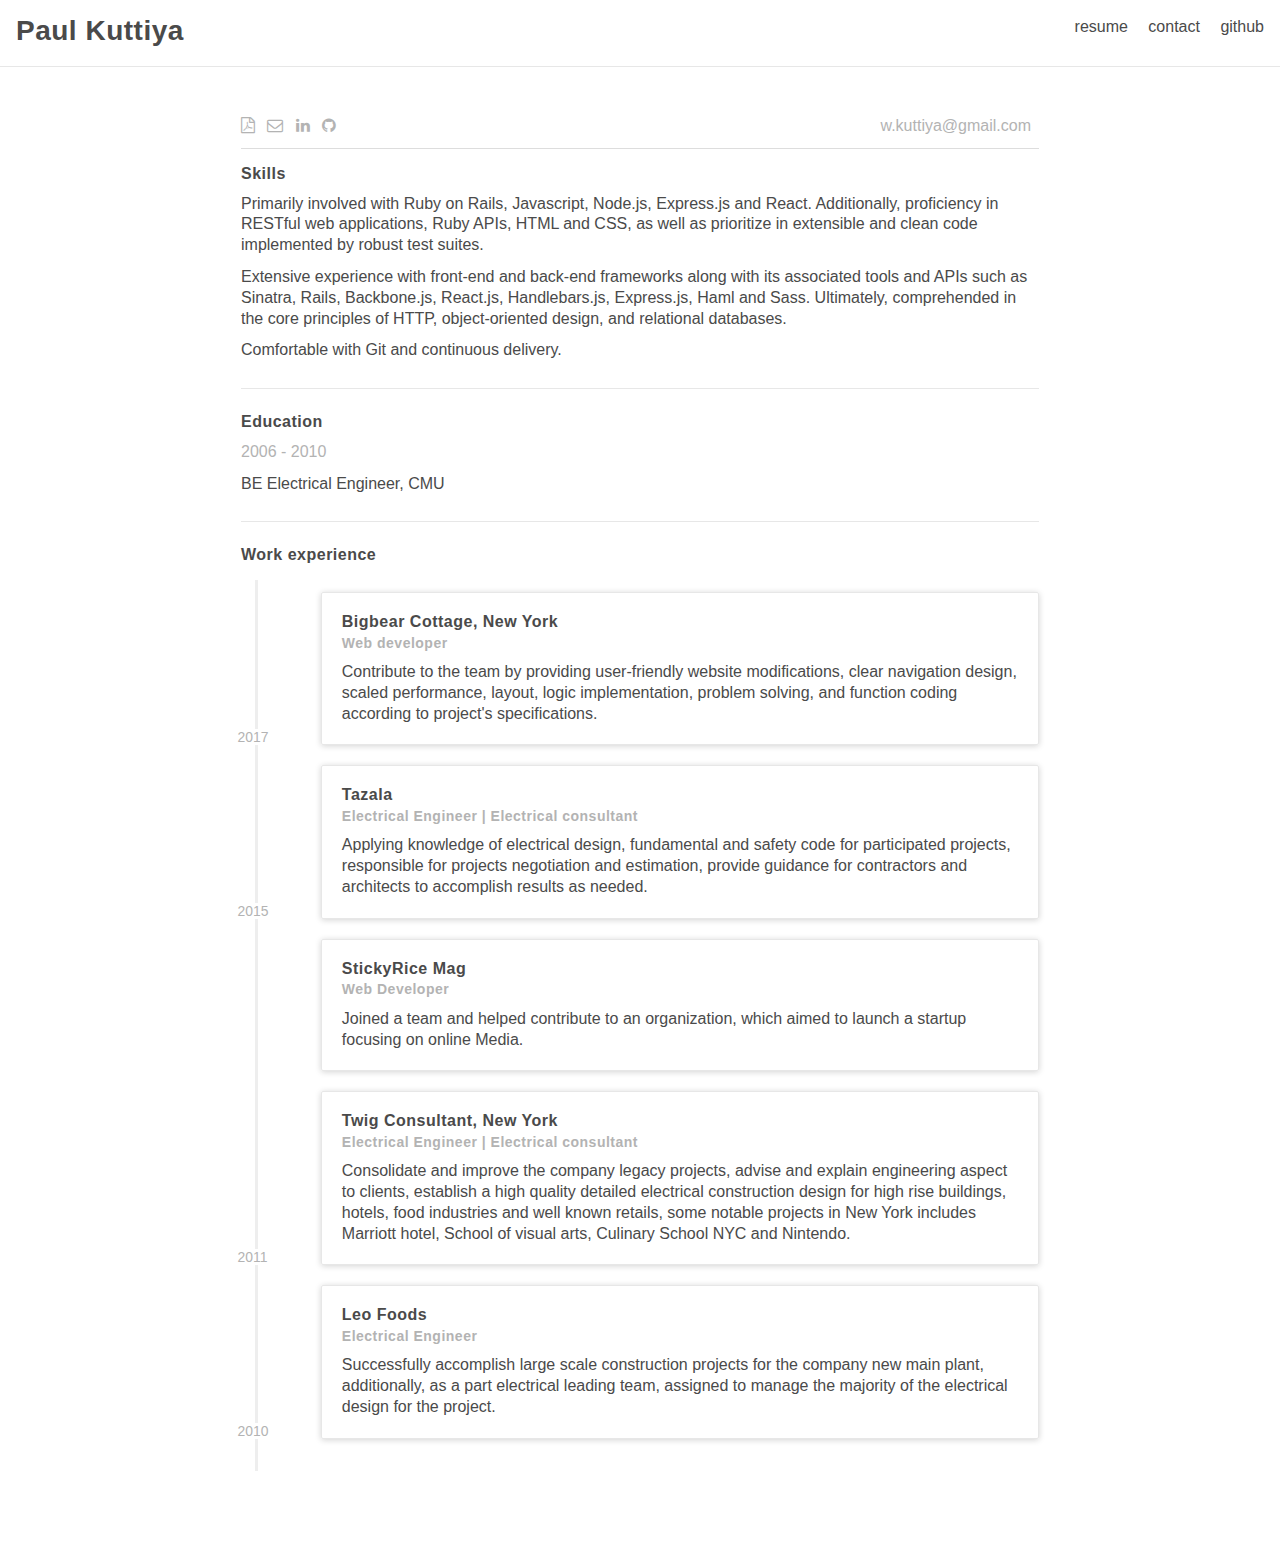
==== resume.html @ f5d7eddb "web assets" ====
<!DOCTYPE html>
<html>
<head>
<meta charset='utf-8'>
<meta content='IE=edge' http-equiv='X-UA-Compatible'>
<meta content='width=device-width, initial-scale=1' name='viewport'>
<title>

Paul Kuttiya

</title>
<link href='/assets/favicons/apple-touch-icon.png' rel='apple-touch-icon' sizes='76x76'>
<link href='/assets/favicons/favicon-32x32.png' rel='icon' sizes='32x32' type='image/png'>
<link href='/assets/favicons/favicon-16x16.png' rel='icon' sizes='16x16' type='image/png'>
<link href='/assets/favicons/manifest.json' rel='manifest'>
<meta content='#000000' name='theme-color'>
<link href='/assets/css/main.css' rel='stylesheet'>
<script src='/assets/js/jquery.min.js'></script>
<script src='/assets/js/bootstrap.min.js'></script>
</head>

<body>
<header>
<nav>
<div class='nav' id='page'>
<div id='logo'>
<h3>
<a href='/'>Paul Kuttiya</a>
</h3>
</div>
<div class='nav-right text-center'>
<ul>
<li>
<a href='/resume'>
<i class='fa fa-file'></i>
<span>
resume
</span>
</a>
</li>
<li>
<a href='/contact'>
<i class='fa fa-envelope'></i>
<span>
contact
</span>
</a>
</li>
<li>
<a href='https://github.com/pookzzz2231' target='_blank'>
<i class='fa fa-github github-o'></i>
<span>
github
</span>
</a>
</li>
</ul>
</div>
</div>
</nav>

</header>
<div class='container fade-in'>
<div id='resume-page'>
<div class='page-header clearfix'>
<div class='pull-left'>
<a data-toggle='tooltip' download='pkuttiya_resume.pdf' href='https://s3.us-east-2.amazonaws.com/pkuttiya-site/pkuttiya_resume.pdf' target='_blank' title='Download pdf'>
<i class='fa fa-file-pdf-o'></i>
</a>
<a data-toggle='tooltip' href='mailto:w.kuttiya@gmail.com' target='_blank' title='Mail to'>
<i class='fa fa-envelope-o'></i>
</a>
<a data-toggle='tooltip' href='https://www.linkedin.com/in/paul-kuttiya-1105692a/' target='_blank' title='Linkedin'>
<i class='fa fa-linkedin'></i>
</a>
<a data-toggle='tooltip' href='https://github.com/pookzzz2231' target='_blank' title='Github'>
<i class='fa fa-github'></i>
</a>
</div>
<div class='pull-right'>
<a>w.kuttiya@gmail.com</a>
</div>
</div>

<div class='about clearfix'>
<h5>
Skills
</h5>
<p>
Primarily involved with Ruby on Rails, Javascript, Node.js, Express.js and React.
Additionally, proficiency in RESTful web applications, Ruby APIs, HTML and CSS, as well as prioritize in extensible and clean code implemented by robust test suites.
</p>
<p>
Extensive experience with front-end and back-end frameworks along with its associated tools and APIs such as Sinatra, Rails, Backbone.js, React.js, Handlebars.js, Express.js, Haml and Sass.
Ultimately, comprehended in the core principles of HTTP, object-oriented design, and relational
databases.
</p>
<p>
Comfortable with Git and continuous delivery.
</p>
</div>
<div class='about clearfix'>
<h5>
Education
</h5>
<div class='pullright' id='skills'>
<p class='text-muted'>
2006 - 2010
</p>
<p>
BE Electrical Engineer, CMU
</p>
</div>
</div>

<h5 class='exp'>Work experience</h5>
<ul class='timeline'>
<li class='timeline-inverted'>
<div class='timeline-badge'>
<small class='begin'>2017</small>
</div>
<div class='timeline-panel'>
<div class='timeline-heading'>
<div class='timeline-title'>
<h5>Bigbear Cottage, New York</h5>
<h6 class='text-muted'>Web developer</h6>
</div>
</div>
<div class='timeline-body'>
<p>
Contribute to the team by providing user-friendly website modifications, clear navigation design, scaled performance, layout, logic implementation, problem solving, and function coding according to project's specifications.
</p>
</div>
</div>
</li>
<li class='timeline-inverted'>
<div class='timeline-badge'>
<small class='begin'>2015</small>
</div>
<div class='timeline-panel'>
<div class='timeline-heading'>
<div class='timeline-title'>
<h5>Tazala</h5>
<h6 class='text-muted'>Electrical Engineer | Electrical consultant</h6>
</div>
</div>
<div class='timeline-body'>
<p>
Applying knowledge of electrical design, fundamental and safety code for participated projects, responsible for projects negotiation and estimation, provide guidance for contractors and architects to accomplish results as needed.
</p>
</div>
</div>
</li>
<li class='timeline-inverted'>
<div class='timeline-panel'>
<div class='timeline-heading'>
<div class='timeline-title'>
<h5>StickyRice Mag</h5>
<h6 class='text-muted'>Web Developer</h6>
</div>
</div>
<div class='timeline-body'>
<p>
Joined a team and helped contribute to an organization,
which aimed to launch a startup focusing on online Media.
</p>
</div>
</div>
</li>
<li class='timeline-inverted'>
<div class='timeline-badge'>
<small class='begin'>2011</small>
</div>
<div class='timeline-panel'>
<div class='timeline-heading'>
<div class='timeline-title'>
<h5>Twig Consultant, New York</h5>
<h6 class='text-muted'>Electrical Engineer | Electrical consultant</h6>
</div>
</div>
<div class='timeline-body'>
<p>
Consolidate and improve the company legacy projects,
advise and explain engineering aspect to clients,
establish a high quality detailed electrical construction design for high rise buildings, hotels, food industries and well known retails,
some notable projects in New York includes Marriott hotel, School of visual arts, Culinary School NYC and Nintendo.
</p>
</div>
</div>
</li>
<li class='timeline-inverted'>
<div class='timeline-badge'>
<small class='begin'>2010</small>
</div>
<div class='timeline-panel'>
<div class='timeline-heading'>
<div class='timeline-title'>
<h5>Leo Foods</h5>
<h6 class='text-muted'>Electrical Engineer</h6>
</div>
</div>
<div class='timeline-body'>
<p>
Successfully accomplish large scale construction projects for the company new main plant,
additionally, as a part electrical leading team,
assigned to manage the majority of the electrical design for the project.
</p>
</div>
</div>
</li>
</ul>

</div>
</div>
<footer>

</footer>
<script src='/assets/js/add_fade.js'></script>
<script src='/assets/js/remove_fade.js'></script>
<script src='/assets/js/tooltip.js'></script>
</body>
</html>
---- assets/css/main.css ----
@import url("https://fonts.googleapis.com/css?family=Raleway:400,700");                                                                       /*!
 * bootswatch v3.3.7
 * Homepage: http://bootswatch.com
 * Copyright 2012-2017 Thomas Park
 * Licensed under MIT
 * Based on Bootstrap
*/ /*!
* Bootstrap v3.3.7 (http://getbootstrap.com)
* Copyright 2011-2016 Twitter, Inc.
* Licensed under MIT (https://github.com/twbs/bootstrap/blob/master/LICENSE)
*//*! normalize.css v3.0.3 | MIT License | github.com/necolas/normalize.css */html{font-family:sans-serif;-ms-text-size-adjust:100%;-webkit-text-size-adjust:100%}body{margin:0}article,aside,details,figcaption,figure,footer,header,hgroup,main,menu,nav,section,summary{display:block}audio,canvas,progress,video{display:inline-block;vertical-align:baseline}audio:not([controls]){display:none;height:0}[hidden],template{display:none}a{background-color:transparent}a:active,a:hover{outline:0}abbr[title]{border-bottom:1px dotted}b,strong{font-weight:bold}dfn{font-style:italic}h1{font-size:2em;margin:0.67em 0}mark{background:#ff0;color:#000}small{font-size:80%}sub,sup{font-size:75%;line-height:0;position:relative;vertical-align:baseline}sup{top:-0.5em}sub{bottom:-0.25em}img{border:0}svg:not(:root){overflow:hidden}figure{margin:1em 40px}hr{-webkit-box-sizing:content-box;-moz-box-sizing:content-box;box-sizing:content-box;height:0}pre{overflow:auto}code,kbd,pre,samp{font-family:monospace, monospace;font-size:1em}button,input,optgroup,select,textarea{color:inherit;font:inherit;margin:0}button{overflow:visible}button,select{text-transform:none}button,html input[type="button"],input[type="reset"],input[type="submit"]{-webkit-appearance:button;cursor:pointer}button[disabled],html input[disabled]{cursor:default}button::-moz-focus-inner,input::-moz-focus-inner{border:0;padding:0}input{line-height:normal}input[type="checkbox"],input[type="radio"]{-webkit-box-sizing:border-box;-moz-box-sizing:border-box;box-sizing:border-box;padding:0}input[type="number"]::-webkit-inner-spin-button,input[type="number"]::-webkit-outer-spin-button{height:auto}input[type="search"]{-webkit-appearance:textfield;-webkit-box-sizing:content-box;-moz-box-sizing:content-box;box-sizing:content-box}input[type="search"]::-webkit-search-cancel-button,input[type="search"]::-webkit-search-decoration{-webkit-appearance:none}fieldset{border:1px solid #c0c0c0;margin:0 2px;padding:0.35em 0.625em 0.75em}legend{border:0;padding:0}textarea{overflow:auto}optgroup{font-weight:bold}table{border-collapse:collapse;border-spacing:0}td,th{padding:0}/*! Source: https://github.com/h5bp/html5-boilerplate/blob/master/src/css/main.css */@media print{*,*:before,*:after{background:transparent !important;color:#000 !important;-webkit-box-shadow:none !important;box-shadow:none !important;text-shadow:none !important}a,a:visited{text-decoration:underline}a[href]:after{content:" (" attr(href) ")"}abbr[title]:after{content:" (" attr(title) ")"}a[href^="#"]:after,a[href^="javascript:"]:after{content:""}pre,blockquote{border:1px solid #999;page-break-inside:avoid}thead{display:table-header-group}tr,img{page-break-inside:avoid}img{max-width:100% !important}p,h2,h3{orphans:3;widows:3}h2,h3{page-break-after:avoid}.navbar{display:none}.btn>.caret,.dropup>.btn>.caret{border-top-color:#000 !important}.label{border:1px solid #000}.table{border-collapse:collapse !important}.table td,.table th{background-color:#fff !important}.table-bordered th,.table-bordered td{border:1px solid #ddd !important}}@font-face{font-family:'Glyphicons Halflings';src:url("../fonts/glyphicons-halflings-regular.eot");src:url("../fonts/glyphicons-halflings-regular.eot?#iefix") format("embedded-opentype"),url("../fonts/glyphicons-halflings-regular.woff2") format("woff2"),url("../fonts/glyphicons-halflings-regular.woff") format("woff"),url("../fonts/glyphicons-halflings-regular.ttf") format("truetype"),url("../fonts/glyphicons-halflings-regular.svg#glyphicons_halflingsregular") format("svg")}.glyphicon{position:relative;top:1px;display:inline-block;font-family:'Glyphicons Halflings';font-style:normal;font-weight:normal;line-height:1;-webkit-font-smoothing:antialiased;-moz-osx-font-smoothing:grayscale}.glyphicon-asterisk:before{content:"\002a"}.glyphicon-plus:before{content:"\002b"}.glyphicon-euro:before,.glyphicon-eur:before{content:"\20ac"}.glyphicon-minus:before{content:"\2212"}.glyphicon-cloud:before{content:"\2601"}.glyphicon-envelope:before{content:"\2709"}.glyphicon-pencil:before{content:"\270f"}.glyphicon-glass:before{content:"\e001"}.glyphicon-music:before{content:"\e002"}.glyphicon-search:before{content:"\e003"}.glyphicon-heart:before{content:"\e005"}.glyphicon-star:before{content:"\e006"}.glyphicon-star-empty:before{content:"\e007"}.glyphicon-user:before{content:"\e008"}.glyphicon-film:before{content:"\e009"}.glyphicon-th-large:before{content:"\e010"}.glyphicon-th:before{content:"\e011"}.glyphicon-th-list:before{content:"\e012"}.glyphicon-ok:before{content:"\e013"}.glyphicon-remove:before{content:"\e014"}.glyphicon-zoom-in:before{content:"\e015"}.glyphicon-zoom-out:before{content:"\e016"}.glyphicon-off:before{content:"\e017"}.glyphicon-signal:before{content:"\e018"}.glyphicon-cog:before{content:"\e019"}.glyphicon-trash:before{content:"\e020"}.glyphicon-home:before{content:"\e021"}.glyphicon-file:before{content:"\e022"}.glyphicon-time:before{content:"\e023"}.glyphicon-road:before{content:"\e024"}.glyphicon-download-alt:before{content:"\e025"}.glyphicon-download:before{content:"\e026"}.glyphicon-upload:before{content:"\e027"}.glyphicon-inbox:before{content:"\e028"}.glyphicon-play-circle:before{content:"\e029"}.glyphicon-repeat:before{content:"\e030"}.glyphicon-refresh:before{content:"\e031"}.glyphicon-list-alt:before{content:"\e032"}.glyphicon-lock:before{content:"\e033"}.glyphicon-flag:before{content:"\e034"}.glyphicon-headphones:before{content:"\e035"}.glyphicon-volume-off:before{content:"\e036"}.glyphicon-volume-down:before{content:"\e037"}.glyphicon-volume-up:before{content:"\e038"}.glyphicon-qrcode:before{content:"\e039"}.glyphicon-barcode:before{content:"\e040"}.glyphicon-tag:before{content:"\e041"}.glyphicon-tags:before{content:"\e042"}.glyphicon-book:before{content:"\e043"}.glyphicon-bookmark:before{content:"\e044"}.glyphicon-print:before{content:"\e045"}.glyphicon-camera:before{content:"\e046"}.glyphicon-font:before{content:"\e047"}.glyphicon-bold:before{content:"\e048"}.glyphicon-italic:before{content:"\e049"}.glyphicon-text-height:before{content:"\e050"}.glyphicon-text-width:before{content:"\e051"}.glyphicon-align-left:before{content:"\e052"}.glyphicon-align-center:before{content:"\e053"}.glyphicon-align-right:before{content:"\e054"}.glyphicon-align-justify:before{content:"\e055"}.glyphicon-list:before{content:"\e056"}.glyphicon-indent-left:before{content:"\e057"}.glyphicon-indent-right:before{content:"\e058"}.glyphicon-facetime-video:before{content:"\e059"}.glyphicon-picture:before{content:"\e060"}.glyphicon-map-marker:before{content:"\e062"}.glyphicon-adjust:before{content:"\e063"}.glyphicon-tint:before{content:"\e064"}.glyphicon-edit:before{content:"\e065"}.glyphicon-share:before{content:"\e066"}.glyphicon-check:before{content:"\e067"}.glyphicon-move:before{content:"\e068"}.glyphicon-step-backward:before{content:"\e069"}.glyphicon-fast-backward:before{content:"\e070"}.glyphicon-backward:before{content:"\e071"}.glyphicon-play:before{content:"\e072"}.glyphicon-pause:before{content:"\e073"}.glyphicon-stop:before{content:"\e074"}.glyphicon-forward:before{content:"\e075"}.glyphicon-fast-forward:before{content:"\e076"}.glyphicon-step-forward:before{content:"\e077"}.glyphicon-eject:before{content:"\e078"}.glyphicon-chevron-left:before{content:"\e079"}.glyphicon-chevron-right:before{content:"\e080"}.glyphicon-plus-sign:before{content:"\e081"}.glyphicon-minus-sign:before{content:"\e082"}.glyphicon-remove-sign:before{content:"\e083"}.glyphicon-ok-sign:before{content:"\e084"}.glyphicon-question-sign:before{content:"\e085"}.glyphicon-info-sign:before{content:"\e086"}.glyphicon-screenshot:before{content:"\e087"}.glyphicon-remove-circle:before{content:"\e088"}.glyphicon-ok-circle:before{content:"\e089"}.glyphicon-ban-circle:before{content:"\e090"}.glyphicon-arrow-left:before{content:"\e091"}.glyphicon-arrow-right:before{content:"\e092"}.glyphicon-arrow-up:before{content:"\e093"}.glyphicon-arrow-down:before{content:"\e094"}.glyphicon-share-alt:before{content:"\e095"}.glyphicon-resize-full:before{content:"\e096"}.glyphicon-resize-small:before{content:"\e097"}.glyphicon-exclamation-sign:before{content:"\e101"}.glyphicon-gift:before{content:"\e102"}.glyphicon-leaf:before{content:"\e103"}.glyphicon-fire:before{content:"\e104"}.glyphicon-eye-open:before{content:"\e105"}.glyphicon-eye-close:before{content:"\e106"}.glyphicon-warning-sign:before{content:"\e107"}.glyphicon-plane:before{content:"\e108"}.glyphicon-calendar:before{content:"\e109"}.glyphicon-random:before{content:"\e110"}.glyphicon-comment:before{content:"\e111"}.glyphicon-magnet:before{content:"\e112"}.glyphicon-chevron-up:before{content:"\e113"}.glyphicon-chevron-down:before{content:"\e114"}.glyphicon-retweet:before{content:"\e115"}.glyphicon-shopping-cart:before{content:"\e116"}.glyphicon-folder-close:before{content:"\e117"}.glyphicon-folder-open:before{content:"\e118"}.glyphicon-resize-vertical:before{content:"\e119"}.glyphicon-resize-horizontal:before{content:"\e120"}.glyphicon-hdd:before{content:"\e121"}.glyphicon-bullhorn:before{content:"\e122"}.glyphicon-bell:before{content:"\e123"}.glyphicon-certificate:before{content:"\e124"}.glyphicon-thumbs-up:before{content:"\e125"}.glyphicon-thumbs-down:before{content:"\e126"}.glyphicon-hand-right:before{content:"\e127"}.glyphicon-hand-left:before{content:"\e128"}.glyphicon-hand-up:before{content:"\e129"}.glyphicon-hand-down:before{content:"\e130"}.glyphicon-circle-arrow-right:before{content:"\e131"}.glyphicon-circle-arrow-left:before{content:"\e132"}.glyphicon-circle-arrow-up:before{content:"\e133"}.glyphicon-circle-arrow-down:before{content:"\e134"}.glyphicon-globe:before{content:"\e135"}.glyphicon-wrench:before{content:"\e136"}.glyphicon-tasks:before{content:"\e137"}.glyphicon-filter:before{content:"\e138"}.glyphicon-briefcase:before{content:"\e139"}.glyphicon-fullscreen:before{content:"\e140"}.glyphicon-dashboard:before{content:"\e141"}.glyphicon-paperclip:before{content:"\e142"}.glyphicon-heart-empty:before{content:"\e143"}.glyphicon-link:before{content:"\e144"}.glyphicon-phone:before{content:"\e145"}.glyphicon-pushpin:before{content:"\e146"}.glyphicon-usd:before{content:"\e148"}.glyphicon-gbp:before{content:"\e149"}.glyphicon-sort:before{content:"\e150"}.glyphicon-sort-by-alphabet:before{content:"\e151"}.glyphicon-sort-by-alphabet-alt:before{content:"\e152"}.glyphicon-sort-by-order:before{content:"\e153"}.glyphicon-sort-by-order-alt:before{content:"\e154"}.glyphicon-sort-by-attributes:before{content:"\e155"}.glyphicon-sort-by-attributes-alt:before{content:"\e156"}.glyphicon-unchecked:before{content:"\e157"}.glyphicon-expand:before{content:"\e158"}.glyphicon-collapse-down:before{content:"\e159"}.glyphicon-collapse-up:before{content:"\e160"}.glyphicon-log-in:before{content:"\e161"}.glyphicon-flash:before{content:"\e162"}.glyphicon-log-out:before{content:"\e163"}.glyphicon-new-window:before{content:"\e164"}.glyphicon-record:before{content:"\e165"}.glyphicon-save:before{content:"\e166"}.glyphicon-open:before{content:"\e167"}.glyphicon-saved:before{content:"\e168"}.glyphicon-import:before{content:"\e169"}.glyphicon-export:before{content:"\e170"}.glyphicon-send:before{content:"\e171"}.glyphicon-floppy-disk:before{content:"\e172"}.glyphicon-floppy-saved:before{content:"\e173"}.glyphicon-floppy-remove:before{content:"\e174"}.glyphicon-floppy-save:before{content:"\e175"}.glyphicon-floppy-open:before{content:"\e176"}.glyphicon-credit-card:before{content:"\e177"}.glyphicon-transfer:before{content:"\e178"}.glyphicon-cutlery:before{content:"\e179"}.glyphicon-header:before{content:"\e180"}.glyphicon-compressed:before{content:"\e181"}.glyphicon-earphone:before{content:"\e182"}.glyphicon-phone-alt:before{content:"\e183"}.glyphicon-tower:before{content:"\e184"}.glyphicon-stats:before{content:"\e185"}.glyphicon-sd-video:before{content:"\e186"}.glyphicon-hd-video:before{content:"\e187"}.glyphicon-subtitles:before{content:"\e188"}.glyphicon-sound-stereo:before{content:"\e189"}.glyphicon-sound-dolby:before{content:"\e190"}.glyphicon-sound-5-1:before{content:"\e191"}.glyphicon-sound-6-1:before{content:"\e192"}.glyphicon-sound-7-1:before{content:"\e193"}.glyphicon-copyright-mark:before{content:"\e194"}.glyphicon-registration-mark:before{content:"\e195"}.glyphicon-cloud-download:before{content:"\e197"}.glyphicon-cloud-upload:before{content:"\e198"}.glyphicon-tree-conifer:before{content:"\e199"}.glyphicon-tree-deciduous:before{content:"\e200"}.glyphicon-cd:before{content:"\e201"}.glyphicon-save-file:before{content:"\e202"}.glyphicon-open-file:before{content:"\e203"}.glyphicon-level-up:before{content:"\e204"}.glyphicon-copy:before{content:"\e205"}.glyphicon-paste:before{content:"\e206"}.glyphicon-alert:before{content:"\e209"}.glyphicon-equalizer:before{content:"\e210"}.glyphicon-king:before{content:"\e211"}.glyphicon-queen:before{content:"\e212"}.glyphicon-pawn:before{content:"\e213"}.glyphicon-bishop:before{content:"\e214"}.glyphicon-knight:before{content:"\e215"}.glyphicon-baby-formula:before{content:"\e216"}.glyphicon-tent:before{content:"\26fa"}.glyphicon-blackboard:before{content:"\e218"}.glyphicon-bed:before{content:"\e219"}.glyphicon-apple:before{content:"\f8ff"}.glyphicon-erase:before{content:"\e221"}.glyphicon-hourglass:before{content:"\231b"}.glyphicon-lamp:before{content:"\e223"}.glyphicon-duplicate:before{content:"\e224"}.glyphicon-piggy-bank:before{content:"\e225"}.glyphicon-scissors:before{content:"\e226"}.glyphicon-bitcoin:before{content:"\e227"}.glyphicon-btc:before{content:"\e227"}.glyphicon-xbt:before{content:"\e227"}.glyphicon-yen:before{content:"\00a5"}.glyphicon-jpy:before{content:"\00a5"}.glyphicon-ruble:before{content:"\20bd"}.glyphicon-rub:before{content:"\20bd"}.glyphicon-scale:before{content:"\e230"}.glyphicon-ice-lolly:before{content:"\e231"}.glyphicon-ice-lolly-tasted:before{content:"\e232"}.glyphicon-education:before{content:"\e233"}.glyphicon-option-horizontal:before{content:"\e234"}.glyphicon-option-vertical:before{content:"\e235"}.glyphicon-menu-hamburger:before{content:"\e236"}.glyphicon-modal-window:before{content:"\e237"}.glyphicon-oil:before{content:"\e238"}.glyphicon-grain:before{content:"\e239"}.glyphicon-sunglasses:before{content:"\e240"}.glyphicon-text-size:before{content:"\e241"}.glyphicon-text-color:before{content:"\e242"}.glyphicon-text-background:before{content:"\e243"}.glyphicon-object-align-top:before{content:"\e244"}.glyphicon-object-align-bottom:before{content:"\e245"}.glyphicon-object-align-horizontal:before{content:"\e246"}.glyphicon-object-align-left:before{content:"\e247"}.glyphicon-object-align-vertical:before{content:"\e248"}.glyphicon-object-align-right:before{content:"\e249"}.glyphicon-triangle-right:before{content:"\e250"}.glyphicon-triangle-left:before{content:"\e251"}.glyphicon-triangle-bottom:before{content:"\e252"}.glyphicon-triangle-top:before{content:"\e253"}.glyphicon-console:before{content:"\e254"}.glyphicon-superscript:before{content:"\e255"}.glyphicon-subscript:before{content:"\e256"}.glyphicon-menu-left:before{content:"\e257"}.glyphicon-menu-right:before{content:"\e258"}.glyphicon-menu-down:before{content:"\e259"}.glyphicon-menu-up:before{content:"\e260"}*{-webkit-box-sizing:border-box;-moz-box-sizing:border-box;box-sizing:border-box}*:before,*:after{-webkit-box-sizing:border-box;-moz-box-sizing:border-box;box-sizing:border-box}html{font-size:10px;-webkit-tap-highlight-color:transparent}body{font-family:Georgia,"Times New Roman",Times,serif;font-size:16px;line-height:1.42857143;color:#333333;background-color:#ffffff}input,button,select,textarea{font-family:inherit;font-size:inherit;line-height:inherit}a{color:#4582ec;text-decoration:none}a:hover,a:focus{color:#134fb8;text-decoration:underline}a:focus{outline:5px auto -webkit-focus-ring-color;outline-offset:-2px}figure{margin:0}img{vertical-align:middle}.img-responsive,.thumbnail>img,.thumbnail a>img,.carousel-inner>.item>img,.carousel-inner>.item>a>img{display:block;max-width:100%;height:auto}.img-rounded{border-radius:6px}.img-thumbnail{padding:4px;line-height:1.42857143;background-color:#ffffff;border:1px solid #dddddd;border-radius:4px;-webkit-transition:all .2s ease-in-out;-o-transition:all .2s ease-in-out;transition:all .2s ease-in-out;display:inline-block;max-width:100%;height:auto}.img-circle{border-radius:50%}hr{margin-top:22px;margin-bottom:22px;border:0;border-top:1px solid #eeeeee}.sr-only{position:absolute;width:1px;height:1px;margin:-1px;padding:0;overflow:hidden;clip:rect(0, 0, 0, 0);border:0}.sr-only-focusable:active,.sr-only-focusable:focus{position:static;width:auto;height:auto;margin:0;overflow:visible;clip:auto}[role="button"]{cursor:pointer}h1,h2,h3,h4,h5,h6,.h1,.h2,.h3,.h4,.h5,.h6{font-family:"Raleway","Helvetica Neue",Helvetica,Arial,sans-serif;font-weight:bold;line-height:1.1;color:inherit}h1 small,h2 small,h3 small,h4 small,h5 small,h6 small,.h1 small,.h2 small,.h3 small,.h4 small,.h5 small,.h6 small,h1 .small,h2 .small,h3 .small,h4 .small,h5 .small,h6 .small,.h1 .small,.h2 .small,.h3 .small,.h4 .small,.h5 .small,.h6 .small{font-weight:normal;line-height:1;color:#b3b3b3}h1,.h1,h2,.h2,h3,.h3{margin-top:22px;margin-bottom:11px}h1 small,.h1 small,h2 small,.h2 small,h3 small,.h3 small,h1 .small,.h1 .small,h2 .small,.h2 .small,h3 .small,.h3 .small{font-size:65%}h4,.h4,h5,.h5,h6,.h6{margin-top:11px;margin-bottom:11px}h4 small,.h4 small,h5 small,.h5 small,h6 small,.h6 small,h4 .small,.h4 .small,h5 .small,.h5 .small,h6 .small,.h6 .small{font-size:75%}h1,.h1{font-size:41px}h2,.h2{font-size:34px}h3,.h3{font-size:28px}h4,.h4{font-size:20px}h5,.h5{font-size:16px}h6,.h6{font-size:14px}p{margin:0 0 11px}.lead{margin-bottom:22px;font-size:18px;font-weight:300;line-height:1.4}@media (min-width: 768px){.lead{font-size:24px}}small,.small{font-size:87%}mark,.mark{background-color:#fcf8e3;padding:.2em}.text-left{text-align:left}.text-right{text-align:right}.text-center{text-align:center}.text-justify{text-align:justify}.text-nowrap{white-space:nowrap}.text-lowercase{text-transform:lowercase}.text-uppercase{text-transform:uppercase}.text-capitalize{text-transform:capitalize}.text-muted{color:#b3b3b3}.text-primary{color:#4582ec}a.text-primary:hover,a.text-primary:focus{color:#1863e6}.text-success{color:#3fad46}a.text-success:hover,a.text-success:focus{color:#318837}.text-info{color:#5bc0de}a.text-info:hover,a.text-info:focus{color:#31b0d5}.text-warning{color:#f0ad4e}a.text-warning:hover,a.text-warning:focus{color:#ec971f}.text-danger{color:#d9534f}a.text-danger:hover,a.text-danger:focus{color:#c9302c}.bg-primary{color:#fff;background-color:#4582ec}a.bg-primary:hover,a.bg-primary:focus{background-color:#1863e6}.bg-success{background-color:#dff0d8}a.bg-success:hover,a.bg-success:focus{background-color:#c1e2b3}.bg-info{background-color:#d9edf7}a.bg-info:hover,a.bg-info:focus{background-color:#afd9ee}.bg-warning{background-color:#fcf8e3}a.bg-warning:hover,a.bg-warning:focus{background-color:#f7ecb5}.bg-danger{background-color:#f2dede}a.bg-danger:hover,a.bg-danger:focus{background-color:#e4b9b9}.page-header{padding-bottom:10px;margin:44px 0 22px;border-bottom:1px solid #dddddd}ul,ol{margin-top:0;margin-bottom:11px}ul ul,ol ul,ul ol,ol ol{margin-bottom:0}.list-unstyled{padding-left:0;list-style:none}.list-inline{padding-left:0;list-style:none;margin-left:-5px}.list-inline>li{display:inline-block;padding-left:5px;padding-right:5px}dl{margin-top:0;margin-bottom:22px}dt,dd{line-height:1.42857143}dt{font-weight:bold}dd{margin-left:0}@media (min-width: 768px){.dl-horizontal dt{float:left;width:160px;clear:left;text-align:right;overflow:hidden;text-overflow:ellipsis;white-space:nowrap}.dl-horizontal dd{margin-left:180px}}abbr[title],abbr[data-original-title]{cursor:help;border-bottom:1px dotted #b3b3b3}.initialism{font-size:90%;text-transform:uppercase}blockquote{padding:11px 22px;margin:0 0 22px;font-size:20px;border-left:5px solid #4582ec}blockquote p:last-child,blockquote ul:last-child,blockquote ol:last-child{margin-bottom:0}blockquote footer,blockquote small,blockquote .small{display:block;font-size:80%;line-height:1.42857143;color:#333333}blockquote footer:before,blockquote small:before,blockquote .small:before{content:'\2014 \00A0'}.blockquote-reverse,blockquote.pull-right{padding-right:15px;padding-left:0;border-right:5px solid #4582ec;border-left:0;text-align:right}.blockquote-reverse footer:before,blockquote.pull-right footer:before,.blockquote-reverse small:before,blockquote.pull-right small:before,.blockquote-reverse .small:before,blockquote.pull-right .small:before{content:''}.blockquote-reverse footer:after,blockquote.pull-right footer:after,.blockquote-reverse small:after,blockquote.pull-right small:after,.blockquote-reverse .small:after,blockquote.pull-right .small:after{content:'\00A0 \2014'}address{margin-bottom:22px;font-style:normal;line-height:1.42857143}code,kbd,pre,samp{font-family:Menlo,Monaco,Consolas,"Courier New",monospace}code{padding:2px 4px;font-size:90%;color:#c7254e;background-color:#f9f2f4;border-radius:4px}kbd{padding:2px 4px;font-size:90%;color:#ffffff;background-color:#333333;border-radius:3px;-webkit-box-shadow:inset 0 -1px 0 rgba(0,0,0,0.25);box-shadow:inset 0 -1px 0 rgba(0,0,0,0.25)}kbd kbd{padding:0;font-size:100%;font-weight:bold;-webkit-box-shadow:none;box-shadow:none}pre{display:block;padding:10.5px;margin:0 0 11px;font-size:15px;line-height:1.42857143;word-break:break-all;word-wrap:break-word;color:#333333;background-color:#f5f5f5;border:1px solid #cccccc;border-radius:4px}pre code{padding:0;font-size:inherit;color:inherit;white-space:pre-wrap;background-color:transparent;border-radius:0}.pre-scrollable{max-height:340px;overflow-y:scroll}.container{margin-right:auto;margin-left:auto;padding-left:15px;padding-right:15px}@media (min-width: 768px){.container{width:750px}}@media (min-width: 992px){.container{width:970px}}@media (min-width: 1200px){.container{width:1170px}}.container-fluid{margin-right:auto;margin-left:auto;padding-left:15px;padding-right:15px}.row{margin-left:-15px;margin-right:-15px}.col-xs-1,.col-sm-1,.col-md-1,.col-lg-1,.col-xs-2,.col-sm-2,.col-md-2,.col-lg-2,.col-xs-3,.col-sm-3,.col-md-3,.col-lg-3,.col-xs-4,.col-sm-4,.col-md-4,.col-lg-4,.col-xs-5,.col-sm-5,.col-md-5,.col-lg-5,.col-xs-6,.col-sm-6,.col-md-6,.col-lg-6,.col-xs-7,.col-sm-7,.col-md-7,.col-lg-7,.col-xs-8,.col-sm-8,.col-md-8,.col-lg-8,.col-xs-9,.col-sm-9,.col-md-9,.col-lg-9,.col-xs-10,.col-sm-10,.col-md-10,.col-lg-10,.col-xs-11,.col-sm-11,.col-md-11,.col-lg-11,.col-xs-12,.col-sm-12,.col-md-12,.col-lg-12{position:relative;min-height:1px;padding-left:15px;padding-right:15px}.col-xs-1,.col-xs-2,.col-xs-3,.col-xs-4,.col-xs-5,.col-xs-6,.col-xs-7,.col-xs-8,.col-xs-9,.col-xs-10,.col-xs-11,.col-xs-12{float:left}.col-xs-12{width:100%}.col-xs-11{width:91.66666667%}.col-xs-10{width:83.33333333%}.col-xs-9{width:75%}.col-xs-8{width:66.66666667%}.col-xs-7{width:58.33333333%}.col-xs-6{width:50%}.col-xs-5{width:41.66666667%}.col-xs-4{width:33.33333333%}.col-xs-3{width:25%}.col-xs-2{width:16.66666667%}.col-xs-1{width:8.33333333%}.col-xs-pull-12{right:100%}.col-xs-pull-11{right:91.66666667%}.col-xs-pull-10{right:83.33333333%}.col-xs-pull-9{right:75%}.col-xs-pull-8{right:66.66666667%}.col-xs-pull-7{right:58.33333333%}.col-xs-pull-6{right:50%}.col-xs-pull-5{right:41.66666667%}.col-xs-pull-4{right:33.33333333%}.col-xs-pull-3{right:25%}.col-xs-pull-2{right:16.66666667%}.col-xs-pull-1{right:8.33333333%}.col-xs-pull-0{right:auto}.col-xs-push-12{left:100%}.col-xs-push-11{left:91.66666667%}.col-xs-push-10{left:83.33333333%}.col-xs-push-9{left:75%}.col-xs-push-8{left:66.66666667%}.col-xs-push-7{left:58.33333333%}.col-xs-push-6{left:50%}.col-xs-push-5{left:41.66666667%}.col-xs-push-4{left:33.33333333%}.col-xs-push-3{left:25%}.col-xs-push-2{left:16.66666667%}.col-xs-push-1{left:8.33333333%}.col-xs-push-0{left:auto}.col-xs-offset-12{margin-left:100%}.col-xs-offset-11{margin-left:91.66666667%}.col-xs-offset-10{margin-left:83.33333333%}.col-xs-offset-9{margin-left:75%}.col-xs-offset-8{margin-left:66.66666667%}.col-xs-offset-7{margin-left:58.33333333%}.col-xs-offset-6{margin-left:50%}.col-xs-offset-5{margin-left:41.66666667%}.col-xs-offset-4{margin-left:33.33333333%}.col-xs-offset-3{margin-left:25%}.col-xs-offset-2{margin-left:16.66666667%}.col-xs-offset-1{margin-left:8.33333333%}.col-xs-offset-0{margin-left:0%}@media (min-width: 768px){.col-sm-1,.col-sm-2,.col-sm-3,.col-sm-4,.col-sm-5,.col-sm-6,.col-sm-7,.col-sm-8,.col-sm-9,.col-sm-10,.col-sm-11,.col-sm-12{float:left}.col-sm-12{width:100%}.col-sm-11{width:91.66666667%}.col-sm-10{width:83.33333333%}.col-sm-9{width:75%}.col-sm-8{width:66.66666667%}.col-sm-7{width:58.33333333%}.col-sm-6{width:50%}.col-sm-5{width:41.66666667%}.col-sm-4{width:33.33333333%}.col-sm-3{width:25%}.col-sm-2{width:16.66666667%}.col-sm-1{width:8.33333333%}.col-sm-pull-12{right:100%}.col-sm-pull-11{right:91.66666667%}.col-sm-pull-10{right:83.33333333%}.col-sm-pull-9{right:75%}.col-sm-pull-8{right:66.66666667%}.col-sm-pull-7{right:58.33333333%}.col-sm-pull-6{right:50%}.col-sm-pull-5{right:41.66666667%}.col-sm-pull-4{right:33.33333333%}.col-sm-pull-3{right:25%}.col-sm-pull-2{right:16.66666667%}.col-sm-pull-1{right:8.33333333%}.col-sm-pull-0{right:auto}.col-sm-push-12{left:100%}.col-sm-push-11{left:91.66666667%}.col-sm-push-10{left:83.33333333%}.col-sm-push-9{left:75%}.col-sm-push-8{left:66.66666667%}.col-sm-push-7{left:58.33333333%}.col-sm-push-6{left:50%}.col-sm-push-5{left:41.66666667%}.col-sm-push-4{left:33.33333333%}.col-sm-push-3{left:25%}.col-sm-push-2{left:16.66666667%}.col-sm-push-1{left:8.33333333%}.col-sm-push-0{left:auto}.col-sm-offset-12{margin-left:100%}.col-sm-offset-11{margin-left:91.66666667%}.col-sm-offset-10{margin-left:83.33333333%}.col-sm-offset-9{margin-left:75%}.col-sm-offset-8{margin-left:66.66666667%}.col-sm-offset-7{margin-left:58.33333333%}.col-sm-offset-6{margin-left:50%}.col-sm-offset-5{margin-left:41.66666667%}.col-sm-offset-4{margin-left:33.33333333%}.col-sm-offset-3{margin-left:25%}.col-sm-offset-2{margin-left:16.66666667%}.col-sm-offset-1{margin-left:8.33333333%}.col-sm-offset-0{margin-left:0%}}@media (min-width: 992px){.col-md-1,.col-md-2,.col-md-3,.col-md-4,.col-md-5,.col-md-6,.col-md-7,.col-md-8,.col-md-9,.col-md-10,.col-md-11,.col-md-12{float:left}.col-md-12{width:100%}.col-md-11{width:91.66666667%}.col-md-10{width:83.33333333%}.col-md-9{width:75%}.col-md-8{width:66.66666667%}.col-md-7{width:58.33333333%}.col-md-6{width:50%}.col-md-5{width:41.66666667%}.col-md-4{width:33.33333333%}.col-md-3{width:25%}.col-md-2{width:16.66666667%}.col-md-1{width:8.33333333%}.col-md-pull-12{right:100%}.col-md-pull-11{right:91.66666667%}.col-md-pull-10{right:83.33333333%}.col-md-pull-9{right:75%}.col-md-pull-8{right:66.66666667%}.col-md-pull-7{right:58.33333333%}.col-md-pull-6{right:50%}.col-md-pull-5{right:41.66666667%}.col-md-pull-4{right:33.33333333%}.col-md-pull-3{right:25%}.col-md-pull-2{right:16.66666667%}.col-md-pull-1{right:8.33333333%}.col-md-pull-0{right:auto}.col-md-push-12{left:100%}.col-md-push-11{left:91.66666667%}.col-md-push-10{left:83.33333333%}.col-md-push-9{left:75%}.col-md-push-8{left:66.66666667%}.col-md-push-7{left:58.33333333%}.col-md-push-6{left:50%}.col-md-push-5{left:41.66666667%}.col-md-push-4{left:33.33333333%}.col-md-push-3{left:25%}.col-md-push-2{left:16.66666667%}.col-md-push-1{left:8.33333333%}.col-md-push-0{left:auto}.col-md-offset-12{margin-left:100%}.col-md-offset-11{margin-left:91.66666667%}.col-md-offset-10{margin-left:83.33333333%}.col-md-offset-9{margin-left:75%}.col-md-offset-8{margin-left:66.66666667%}.col-md-offset-7{margin-left:58.33333333%}.col-md-offset-6{margin-left:50%}.col-md-offset-5{margin-left:41.66666667%}.col-md-offset-4{margin-left:33.33333333%}.col-md-offset-3{margin-left:25%}.col-md-offset-2{margin-left:16.66666667%}.col-md-offset-1{margin-left:8.33333333%}.col-md-offset-0{margin-left:0%}}@media (min-width: 1200px){.col-lg-1,.col-lg-2,.col-lg-3,.col-lg-4,.col-lg-5,.col-lg-6,.col-lg-7,.col-lg-8,.col-lg-9,.col-lg-10,.col-lg-11,.col-lg-12{float:left}.col-lg-12{width:100%}.col-lg-11{width:91.66666667%}.col-lg-10{width:83.33333333%}.col-lg-9{width:75%}.col-lg-8{width:66.66666667%}.col-lg-7{width:58.33333333%}.col-lg-6{width:50%}.col-lg-5{width:41.66666667%}.col-lg-4{width:33.33333333%}.col-lg-3{width:25%}.col-lg-2{width:16.66666667%}.col-lg-1{width:8.33333333%}.col-lg-pull-12{right:100%}.col-lg-pull-11{right:91.66666667%}.col-lg-pull-10{right:83.33333333%}.col-lg-pull-9{right:75%}.col-lg-pull-8{right:66.66666667%}.col-lg-pull-7{right:58.33333333%}.col-lg-pull-6{right:50%}.col-lg-pull-5{right:41.66666667%}.col-lg-pull-4{right:33.33333333%}.col-lg-pull-3{right:25%}.col-lg-pull-2{right:16.66666667%}.col-lg-pull-1{right:8.33333333%}.col-lg-pull-0{right:auto}.col-lg-push-12{left:100%}.col-lg-push-11{left:91.66666667%}.col-lg-push-10{left:83.33333333%}.col-lg-push-9{left:75%}.col-lg-push-8{left:66.66666667%}.col-lg-push-7{left:58.33333333%}.col-lg-push-6{left:50%}.col-lg-push-5{left:41.66666667%}.col-lg-push-4{left:33.33333333%}.col-lg-push-3{left:25%}.col-lg-push-2{left:16.66666667%}.col-lg-push-1{left:8.33333333%}.col-lg-push-0{left:auto}.col-lg-offset-12{margin-left:100%}.col-lg-offset-11{margin-left:91.66666667%}.col-lg-offset-10{margin-left:83.33333333%}.col-lg-offset-9{margin-left:75%}.col-lg-offset-8{margin-left:66.66666667%}.col-lg-offset-7{margin-left:58.33333333%}.col-lg-offset-6{margin-left:50%}.col-lg-offset-5{margin-left:41.66666667%}.col-lg-offset-4{margin-left:33.33333333%}.col-lg-offset-3{margin-left:25%}.col-lg-offset-2{margin-left:16.66666667%}.col-lg-offset-1{margin-left:8.33333333%}.col-lg-offset-0{margin-left:0%}}table{background-color:transparent}caption{padding-top:8px;padding-bottom:8px;color:#b3b3b3;text-align:left}th{text-align:left}.table{width:100%;max-width:100%;margin-bottom:22px}.table>thead>tr>th,.table>tbody>tr>th,.table>tfoot>tr>th,.table>thead>tr>td,.table>tbody>tr>td,.table>tfoot>tr>td{padding:8px;line-height:1.42857143;vertical-align:top;border-top:1px solid #dddddd}.table>thead>tr>th{vertical-align:bottom;border-bottom:2px solid #dddddd}.table>caption+thead>tr:first-child>th,.table>colgroup+thead>tr:first-child>th,.table>thead:first-child>tr:first-child>th,.table>caption+thead>tr:first-child>td,.table>colgroup+thead>tr:first-child>td,.table>thead:first-child>tr:first-child>td{border-top:0}.table>tbody+tbody{border-top:2px solid #dddddd}.table .table{background-color:#ffffff}.table-condensed>thead>tr>th,.table-condensed>tbody>tr>th,.table-condensed>tfoot>tr>th,.table-condensed>thead>tr>td,.table-condensed>tbody>tr>td,.table-condensed>tfoot>tr>td{padding:5px}.table-bordered{border:1px solid #dddddd}.table-bordered>thead>tr>th,.table-bordered>tbody>tr>th,.table-bordered>tfoot>tr>th,.table-bordered>thead>tr>td,.table-bordered>tbody>tr>td,.table-bordered>tfoot>tr>td{border:1px solid #dddddd}.table-bordered>thead>tr>th,.table-bordered>thead>tr>td{border-bottom-width:2px}.table-striped>tbody>tr:nth-of-type(odd){background-color:#f9f9f9}.table-hover>tbody>tr:hover{background-color:#f5f5f5}table col[class*="col-"]{position:static;float:none;display:table-column}table td[class*="col-"],table th[class*="col-"]{position:static;float:none;display:table-cell}.table>thead>tr>td.active,.table>tbody>tr>td.active,.table>tfoot>tr>td.active,.table>thead>tr>th.active,.table>tbody>tr>th.active,.table>tfoot>tr>th.active,.table>thead>tr.active>td,.table>tbody>tr.active>td,.table>tfoot>tr.active>td,.table>thead>tr.active>th,.table>tbody>tr.active>th,.table>tfoot>tr.active>th{background-color:#f5f5f5}.table-hover>tbody>tr>td.active:hover,.table-hover>tbody>tr>th.active:hover,.table-hover>tbody>tr.active:hover>td,.table-hover>tbody>tr:hover>.active,.table-hover>tbody>tr.active:hover>th{background-color:#e8e8e8}.table>thead>tr>td.success,.table>tbody>tr>td.success,.table>tfoot>tr>td.success,.table>thead>tr>th.success,.table>tbody>tr>th.success,.table>tfoot>tr>th.success,.table>thead>tr.success>td,.table>tbody>tr.success>td,.table>tfoot>tr.success>td,.table>thead>tr.success>th,.table>tbody>tr.success>th,.table>tfoot>tr.success>th{background-color:#dff0d8}.table-hover>tbody>tr>td.success:hover,.table-hover>tbody>tr>th.success:hover,.table-hover>tbody>tr.success:hover>td,.table-hover>tbody>tr:hover>.success,.table-hover>tbody>tr.success:hover>th{background-color:#d0e9c6}.table>thead>tr>td.info,.table>tbody>tr>td.info,.table>tfoot>tr>td.info,.table>thead>tr>th.info,.table>tbody>tr>th.info,.table>tfoot>tr>th.info,.table>thead>tr.info>td,.table>tbody>tr.info>td,.table>tfoot>tr.info>td,.table>thead>tr.info>th,.table>tbody>tr.info>th,.table>tfoot>tr.info>th{background-color:#d9edf7}.table-hover>tbody>tr>td.info:hover,.table-hover>tbody>tr>th.info:hover,.table-hover>tbody>tr.info:hover>td,.table-hover>tbody>tr:hover>.info,.table-hover>tbody>tr.info:hover>th{background-color:#c4e3f3}.table>thead>tr>td.warning,.table>tbody>tr>td.warning,.table>tfoot>tr>td.warning,.table>thead>tr>th.warning,.table>tbody>tr>th.warning,.table>tfoot>tr>th.warning,.table>thead>tr.warning>td,.table>tbody>tr.warning>td,.table>tfoot>tr.warning>td,.table>thead>tr.warning>th,.table>tbody>tr.warning>th,.table>tfoot>tr.warning>th{background-color:#fcf8e3}.table-hover>tbody>tr>td.warning:hover,.table-hover>tbody>tr>th.warning:hover,.table-hover>tbody>tr.warning:hover>td,.table-hover>tbody>tr:hover>.warning,.table-hover>tbody>tr.warning:hover>th{background-color:#faf2cc}.table>thead>tr>td.danger,.table>tbody>tr>td.danger,.table>tfoot>tr>td.danger,.table>thead>tr>th.danger,.table>tbody>tr>th.danger,.table>tfoot>tr>th.danger,.table>thead>tr.danger>td,.table>tbody>tr.danger>td,.table>tfoot>tr.danger>td,.table>thead>tr.danger>th,.table>tbody>tr.danger>th,.table>tfoot>tr.danger>th{background-color:#f2dede}.table-hover>tbody>tr>td.danger:hover,.table-hover>tbody>tr>th.danger:hover,.table-hover>tbody>tr.danger:hover>td,.table-hover>tbody>tr:hover>.danger,.table-hover>tbody>tr.danger:hover>th{background-color:#ebcccc}.table-responsive{overflow-x:auto;min-height:0.01%}@media screen and (max-width: 767px){.table-responsive{width:100%;margin-bottom:16.5px;overflow-y:hidden;-ms-overflow-style:-ms-autohiding-scrollbar;border:1px solid #dddddd}.table-responsive>.table{margin-bottom:0}.table-responsive>.table>thead>tr>th,.table-responsive>.table>tbody>tr>th,.table-responsive>.table>tfoot>tr>th,.table-responsive>.table>thead>tr>td,.table-responsive>.table>tbody>tr>td,.table-responsive>.table>tfoot>tr>td{white-space:nowrap}.table-responsive>.table-bordered{border:0}.table-responsive>.table-bordered>thead>tr>th:first-child,.table-responsive>.table-bordered>tbody>tr>th:first-child,.table-responsive>.table-bordered>tfoot>tr>th:first-child,.table-responsive>.table-bordered>thead>tr>td:first-child,.table-responsive>.table-bordered>tbody>tr>td:first-child,.table-responsive>.table-bordered>tfoot>tr>td:first-child{border-left:0}.table-responsive>.table-bordered>thead>tr>th:last-child,.table-responsive>.table-bordered>tbody>tr>th:last-child,.table-responsive>.table-bordered>tfoot>tr>th:last-child,.table-responsive>.table-bordered>thead>tr>td:last-child,.table-responsive>.table-bordered>tbody>tr>td:last-child,.table-responsive>.table-bordered>tfoot>tr>td:last-child{border-right:0}.table-responsive>.table-bordered>tbody>tr:last-child>th,.table-responsive>.table-bordered>tfoot>tr:last-child>th,.table-responsive>.table-bordered>tbody>tr:last-child>td,.table-responsive>.table-bordered>tfoot>tr:last-child>td{border-bottom:0}}fieldset{padding:0;margin:0;border:0;min-width:0}legend{display:block;width:100%;padding:0;margin-bottom:22px;font-size:24px;line-height:inherit;color:#333333;border:0;border-bottom:1px solid #e5e5e5}label{display:inline-block;max-width:100%;margin-bottom:5px;font-weight:bold}input[type="search"]{-webkit-box-sizing:border-box;-moz-box-sizing:border-box;box-sizing:border-box}input[type="radio"],input[type="checkbox"]{margin:4px 0 0;margin-top:1px \9;line-height:normal}input[type="file"]{display:block}input[type="range"]{display:block;width:100%}select[multiple],select[size]{height:auto}input[type="file"]:focus,input[type="radio"]:focus,input[type="checkbox"]:focus{outline:5px auto -webkit-focus-ring-color;outline-offset:-2px}output{display:block;padding-top:9px;font-size:16px;line-height:1.42857143;color:#333333}.form-control{display:block;width:100%;height:40px;padding:8px 12px;font-size:16px;line-height:1.42857143;color:#333333;background-color:#ffffff;background-image:none;border:1px solid #dddddd;border-radius:4px;-webkit-box-shadow:inset 0 1px 1px rgba(0,0,0,0.075);box-shadow:inset 0 1px 1px rgba(0,0,0,0.075);-webkit-transition:border-color ease-in-out .15s,-webkit-box-shadow ease-in-out .15s;-o-transition:border-color ease-in-out .15s,box-shadow ease-in-out .15s;transition:border-color ease-in-out .15s,box-shadow ease-in-out .15s}.form-control:focus{border-color:#66afe9;outline:0;-webkit-box-shadow:inset 0 1px 1px rgba(0,0,0,0.075),0 0 8px rgba(102,175,233,0.6);box-shadow:inset 0 1px 1px rgba(0,0,0,0.075),0 0 8px rgba(102,175,233,0.6)}.form-control::-moz-placeholder{color:#b3b3b3;opacity:1}.form-control:-ms-input-placeholder{color:#b3b3b3}.form-control::-webkit-input-placeholder{color:#b3b3b3}.form-control::-ms-expand{border:0;background-color:transparent}.form-control[disabled],.form-control[readonly],fieldset[disabled] .form-control{background-color:#eeeeee;opacity:1}.form-control[disabled],fieldset[disabled] .form-control{cursor:not-allowed}textarea.form-control{height:auto}input[type="search"]{-webkit-appearance:none}@media screen and (-webkit-min-device-pixel-ratio: 0){input[type="date"].form-control,input[type="time"].form-control,input[type="datetime-local"].form-control,input[type="month"].form-control{line-height:40px}input[type="date"].input-sm,input[type="time"].input-sm,input[type="datetime-local"].input-sm,input[type="month"].input-sm,.input-group-sm input[type="date"],.input-group-sm input[type="time"],.input-group-sm input[type="datetime-local"],.input-group-sm input[type="month"]{line-height:33px}input[type="date"].input-lg,input[type="time"].input-lg,input[type="datetime-local"].input-lg,input[type="month"].input-lg,.input-group-lg input[type="date"],.input-group-lg input[type="time"],.input-group-lg input[type="datetime-local"],.input-group-lg input[type="month"]{line-height:57px}}.form-group{margin-bottom:15px}.radio,.checkbox{position:relative;display:block;margin-top:10px;margin-bottom:10px}.radio label,.checkbox label{min-height:22px;padding-left:20px;margin-bottom:0;font-weight:normal;cursor:pointer}.radio input[type="radio"],.radio-inline input[type="radio"],.checkbox input[type="checkbox"],.checkbox-inline input[type="checkbox"]{position:absolute;margin-left:-20px;margin-top:4px \9}.radio+.radio,.checkbox+.checkbox{margin-top:-5px}.radio-inline,.checkbox-inline{position:relative;display:inline-block;padding-left:20px;margin-bottom:0;vertical-align:middle;font-weight:normal;cursor:pointer}.radio-inline+.radio-inline,.checkbox-inline+.checkbox-inline{margin-top:0;margin-left:10px}input[type="radio"][disabled],input[type="checkbox"][disabled],input[type="radio"].disabled,input[type="checkbox"].disabled,fieldset[disabled] input[type="radio"],fieldset[disabled] input[type="checkbox"]{cursor:not-allowed}.radio-inline.disabled,.checkbox-inline.disabled,fieldset[disabled] .radio-inline,fieldset[disabled] .checkbox-inline{cursor:not-allowed}.radio.disabled label,.checkbox.disabled label,fieldset[disabled] .radio label,fieldset[disabled] .checkbox label{cursor:not-allowed}.form-control-static{padding-top:9px;padding-bottom:9px;margin-bottom:0;min-height:38px}.form-control-static.input-lg,.form-control-static.input-sm{padding-left:0;padding-right:0}.input-sm{height:33px;padding:5px 10px;font-size:14px;line-height:1.5;border-radius:3px}select.input-sm{height:33px;line-height:33px}textarea.input-sm,select[multiple].input-sm{height:auto}.form-group-sm .form-control{height:33px;padding:5px 10px;font-size:14px;line-height:1.5;border-radius:3px}.form-group-sm select.form-control{height:33px;line-height:33px}.form-group-sm textarea.form-control,.form-group-sm select[multiple].form-control{height:auto}.form-group-sm .form-control-static{height:33px;min-height:36px;padding:6px 10px;font-size:14px;line-height:1.5}.input-lg{height:57px;padding:14px 16px;font-size:20px;line-height:1.3333333;border-radius:6px}select.input-lg{height:57px;line-height:57px}textarea.input-lg,select[multiple].input-lg{height:auto}.form-group-lg .form-control{height:57px;padding:14px 16px;font-size:20px;line-height:1.3333333;border-radius:6px}.form-group-lg select.form-control{height:57px;line-height:57px}.form-group-lg textarea.form-control,.form-group-lg select[multiple].form-control{height:auto}.form-group-lg .form-control-static{height:57px;min-height:42px;padding:15px 16px;font-size:20px;line-height:1.3333333}.has-feedback{position:relative}.has-feedback .form-control{padding-right:50px}.form-control-feedback{position:absolute;top:0;right:0;z-index:2;display:block;width:40px;height:40px;line-height:40px;text-align:center;pointer-events:none}.input-lg+.form-control-feedback,.input-group-lg+.form-control-feedback,.form-group-lg .form-control+.form-control-feedback{width:57px;height:57px;line-height:57px}.input-sm+.form-control-feedback,.input-group-sm+.form-control-feedback,.form-group-sm .form-control+.form-control-feedback{width:33px;height:33px;line-height:33px}.has-success .help-block,.has-success .control-label,.has-success .radio,.has-success .checkbox,.has-success .radio-inline,.has-success .checkbox-inline,.has-success.radio label,.has-success.checkbox label,.has-success.radio-inline label,.has-success.checkbox-inline label{color:#3fad46}.has-success .form-control{border-color:#3fad46;-webkit-box-shadow:inset 0 1px 1px rgba(0,0,0,0.075);box-shadow:inset 0 1px 1px rgba(0,0,0,0.075)}.has-success .form-control:focus{border-color:#318837;-webkit-box-shadow:inset 0 1px 1px rgba(0,0,0,0.075),0 0 6px #81d186;box-shadow:inset 0 1px 1px rgba(0,0,0,0.075),0 0 6px #81d186}.has-success .input-group-addon{color:#3fad46;border-color:#3fad46;background-color:#dff0d8}.has-success .form-control-feedback{color:#3fad46}.has-warning .help-block,.has-warning .control-label,.has-warning .radio,.has-warning .checkbox,.has-warning .radio-inline,.has-warning .checkbox-inline,.has-warning.radio label,.has-warning.checkbox label,.has-warning.radio-inline label,.has-warning.checkbox-inline label{color:#f0ad4e}.has-warning .form-control{border-color:#f0ad4e;-webkit-box-shadow:inset 0 1px 1px rgba(0,0,0,0.075);box-shadow:inset 0 1px 1px rgba(0,0,0,0.075)}.has-warning .form-control:focus{border-color:#ec971f;-webkit-box-shadow:inset 0 1px 1px rgba(0,0,0,0.075),0 0 6px #f8d9ac;box-shadow:inset 0 1px 1px rgba(0,0,0,0.075),0 0 6px #f8d9ac}.has-warning .input-group-addon{color:#f0ad4e;border-color:#f0ad4e;background-color:#fcf8e3}.has-warning .form-control-feedback{color:#f0ad4e}.has-error .help-block,.has-error .control-label,.has-error .radio,.has-error .checkbox,.has-error .radio-inline,.has-error .checkbox-inline,.has-error.radio label,.has-error.checkbox label,.has-error.radio-inline label,.has-error.checkbox-inline label{color:#d9534f}.has-error .form-control{border-color:#d9534f;-webkit-box-shadow:inset 0 1px 1px rgba(0,0,0,0.075);box-shadow:inset 0 1px 1px rgba(0,0,0,0.075)}.has-error .form-control:focus{border-color:#c9302c;-webkit-box-shadow:inset 0 1px 1px rgba(0,0,0,0.075),0 0 6px #eba5a3;box-shadow:inset 0 1px 1px rgba(0,0,0,0.075),0 0 6px #eba5a3}.has-error .input-group-addon{color:#d9534f;border-color:#d9534f;background-color:#f2dede}.has-error .form-control-feedback{color:#d9534f}.has-feedback label ~ .form-control-feedback{top:27px}.has-feedback label.sr-only ~ .form-control-feedback{top:0}.help-block{display:block;margin-top:5px;margin-bottom:10px;color:#737373}@media (min-width: 768px){.form-inline .form-group{display:inline-block;margin-bottom:0;vertical-align:middle}.form-inline .form-control{display:inline-block;width:auto;vertical-align:middle}.form-inline .form-control-static{display:inline-block}.form-inline .input-group{display:inline-table;vertical-align:middle}.form-inline .input-group .input-group-addon,.form-inline .input-group .input-group-btn,.form-inline .input-group .form-control{width:auto}.form-inline .input-group>.form-control{width:100%}.form-inline .control-label{margin-bottom:0;vertical-align:middle}.form-inline .radio,.form-inline .checkbox{display:inline-block;margin-top:0;margin-bottom:0;vertical-align:middle}.form-inline .radio label,.form-inline .checkbox label{padding-left:0}.form-inline .radio input[type="radio"],.form-inline .checkbox input[type="checkbox"]{position:relative;margin-left:0}.form-inline .has-feedback .form-control-feedback{top:0}}.form-horizontal .radio,.form-horizontal .checkbox,.form-horizontal .radio-inline,.form-horizontal .checkbox-inline{margin-top:0;margin-bottom:0;padding-top:9px}.form-horizontal .radio,.form-horizontal .checkbox{min-height:31px}.form-horizontal .form-group{margin-left:-15px;margin-right:-15px}@media (min-width: 768px){.form-horizontal .control-label{text-align:right;margin-bottom:0;padding-top:9px}}.form-horizontal .has-feedback .form-control-feedback{right:15px}@media (min-width: 768px){.form-horizontal .form-group-lg .control-label{padding-top:15px;font-size:20px}}@media (min-width: 768px){.form-horizontal .form-group-sm .control-label{padding-top:6px;font-size:14px}}.btn{display:inline-block;margin-bottom:0;font-weight:normal;text-align:center;vertical-align:middle;-ms-touch-action:manipulation;touch-action:manipulation;cursor:pointer;background-image:none;border:1px solid transparent;white-space:nowrap;padding:8px 12px;font-size:16px;line-height:1.42857143;border-radius:4px;-webkit-user-select:none;-moz-user-select:none;-ms-user-select:none;user-select:none}.btn:focus,.btn:active:focus,.btn.active:focus,.btn.focus,.btn:active.focus,.btn.active.focus{outline:5px auto -webkit-focus-ring-color;outline-offset:-2px}.btn:hover,.btn:focus,.btn.focus{color:#333333;text-decoration:none}.btn:active,.btn.active{outline:0;background-image:none;-webkit-box-shadow:inset 0 3px 5px rgba(0,0,0,0.125);box-shadow:inset 0 3px 5px rgba(0,0,0,0.125)}.btn.disabled,.btn[disabled],fieldset[disabled] .btn{cursor:not-allowed;opacity:0.65;filter:alpha(opacity=65);-webkit-box-shadow:none;box-shadow:none}a.btn.disabled,fieldset[disabled] a.btn{pointer-events:none}.btn-default{color:#333333;background-color:#ffffff;border-color:#dddddd}.btn-default:focus,.btn-default.focus{color:#333333;background-color:#e6e6e6;border-color:#9d9d9d}.btn-default:hover{color:#333333;background-color:#e6e6e6;border-color:#bebebe}.btn-default:active,.btn-default.active,.open>.dropdown-toggle.btn-default{color:#333333;background-color:#e6e6e6;border-color:#bebebe}.btn-default:active:hover,.btn-default.active:hover,.open>.dropdown-toggle.btn-default:hover,.btn-default:active:focus,.btn-default.active:focus,.open>.dropdown-toggle.btn-default:focus,.btn-default:active.focus,.btn-default.active.focus,.open>.dropdown-toggle.btn-default.focus{color:#333333;background-color:#d4d4d4;border-color:#9d9d9d}.btn-default:active,.btn-default.active,.open>.dropdown-toggle.btn-default{background-image:none}.btn-default.disabled:hover,.btn-default[disabled]:hover,fieldset[disabled] .btn-default:hover,.btn-default.disabled:focus,.btn-default[disabled]:focus,fieldset[disabled] .btn-default:focus,.btn-default.disabled.focus,.btn-default[disabled].focus,fieldset[disabled] .btn-default.focus{background-color:#ffffff;border-color:#dddddd}.btn-default .badge{color:#ffffff;background-color:#333333}.btn-primary{color:#ffffff;background-color:#4582ec;border-color:#4582ec}.btn-primary:focus,.btn-primary.focus{color:#ffffff;background-color:#1863e6;border-color:#1045a1}.btn-primary:hover{color:#ffffff;background-color:#1863e6;border-color:#175fdd}.btn-primary:active,.btn-primary.active,.open>.dropdown-toggle.btn-primary{color:#ffffff;background-color:#1863e6;border-color:#175fdd}.btn-primary:active:hover,.btn-primary.active:hover,.open>.dropdown-toggle.btn-primary:hover,.btn-primary:active:focus,.btn-primary.active:focus,.open>.dropdown-toggle.btn-primary:focus,.btn-primary:active.focus,.btn-primary.active.focus,.open>.dropdown-toggle.btn-primary.focus{color:#ffffff;background-color:#1455c6;border-color:#1045a1}.btn-primary:active,.btn-primary.active,.open>.dropdown-toggle.btn-primary{background-image:none}.btn-primary.disabled:hover,.btn-primary[disabled]:hover,fieldset[disabled] .btn-primary:hover,.btn-primary.disabled:focus,.btn-primary[disabled]:focus,fieldset[disabled] .btn-primary:focus,.btn-primary.disabled.focus,.btn-primary[disabled].focus,fieldset[disabled] .btn-primary.focus{background-color:#4582ec;border-color:#4582ec}.btn-primary .badge{color:#4582ec;background-color:#ffffff}.btn-success{color:#ffffff;background-color:#3fad46;border-color:#3fad46}.btn-success:focus,.btn-success.focus{color:#ffffff;background-color:#318837;border-color:#1d5020}.btn-success:hover{color:#ffffff;background-color:#318837;border-color:#2f8034}.btn-success:active,.btn-success.active,.open>.dropdown-toggle.btn-success{color:#ffffff;background-color:#318837;border-color:#2f8034}.btn-success:active:hover,.btn-success.active:hover,.open>.dropdown-toggle.btn-success:hover,.btn-success:active:focus,.btn-success.active:focus,.open>.dropdown-toggle.btn-success:focus,.btn-success:active.focus,.btn-success.active.focus,.open>.dropdown-toggle.btn-success.focus{color:#ffffff;background-color:#286d2c;border-color:#1d5020}.btn-success:active,.btn-success.active,.open>.dropdown-toggle.btn-success{background-image:none}.btn-success.disabled:hover,.btn-success[disabled]:hover,fieldset[disabled] .btn-success:hover,.btn-success.disabled:focus,.btn-success[disabled]:focus,fieldset[disabled] .btn-success:focus,.btn-success.disabled.focus,.btn-success[disabled].focus,fieldset[disabled] .btn-success.focus{background-color:#3fad46;border-color:#3fad46}.btn-success .badge{color:#3fad46;background-color:#ffffff}.btn-info{color:#ffffff;background-color:#5bc0de;border-color:#5bc0de}.btn-info:focus,.btn-info.focus{color:#ffffff;background-color:#31b0d5;border-color:#1f7e9a}.btn-info:hover{color:#ffffff;background-color:#31b0d5;border-color:#2aabd2}.btn-info:active,.btn-info.active,.open>.dropdown-toggle.btn-info{color:#ffffff;background-color:#31b0d5;border-color:#2aabd2}.btn-info:active:hover,.btn-info.active:hover,.open>.dropdown-toggle.btn-info:hover,.btn-info:active:focus,.btn-info.active:focus,.open>.dropdown-toggle.btn-info:focus,.btn-info:active.focus,.btn-info.active.focus,.open>.dropdown-toggle.btn-info.focus{color:#ffffff;background-color:#269abc;border-color:#1f7e9a}.btn-info:active,.btn-info.active,.open>.dropdown-toggle.btn-info{background-image:none}.btn-info.disabled:hover,.btn-info[disabled]:hover,fieldset[disabled] .btn-info:hover,.btn-info.disabled:focus,.btn-info[disabled]:focus,fieldset[disabled] .btn-info:focus,.btn-info.disabled.focus,.btn-info[disabled].focus,fieldset[disabled] .btn-info.focus{background-color:#5bc0de;border-color:#5bc0de}.btn-info .badge{color:#5bc0de;background-color:#ffffff}.btn-warning{color:#ffffff;background-color:#f0ad4e;border-color:#f0ad4e}.btn-warning:focus,.btn-warning.focus{color:#ffffff;background-color:#ec971f;border-color:#b06d0f}.btn-warning:hover{color:#ffffff;background-color:#ec971f;border-color:#eb9316}.btn-warning:active,.btn-warning.active,.open>.dropdown-toggle.btn-warning{color:#ffffff;background-color:#ec971f;border-color:#eb9316}.btn-warning:active:hover,.btn-warning.active:hover,.open>.dropdown-toggle.btn-warning:hover,.btn-warning:active:focus,.btn-warning.active:focus,.open>.dropdown-toggle.btn-warning:focus,.btn-warning:active.focus,.btn-warning.active.focus,.open>.dropdown-toggle.btn-warning.focus{color:#ffffff;background-color:#d58512;border-color:#b06d0f}.btn-warning:active,.btn-warning.active,.open>.dropdown-toggle.btn-warning{background-image:none}.btn-warning.disabled:hover,.btn-warning[disabled]:hover,fieldset[disabled] .btn-warning:hover,.btn-warning.disabled:focus,.btn-warning[disabled]:focus,fieldset[disabled] .btn-warning:focus,.btn-warning.disabled.focus,.btn-warning[disabled].focus,fieldset[disabled] .btn-warning.focus{background-color:#f0ad4e;border-color:#f0ad4e}.btn-warning .badge{color:#f0ad4e;background-color:#ffffff}.btn-danger{color:#ffffff;background-color:#d9534f;border-color:#d9534f}.btn-danger:focus,.btn-danger.focus{color:#ffffff;background-color:#c9302c;border-color:#8b211e}.btn-danger:hover{color:#ffffff;background-color:#c9302c;border-color:#c12e2a}.btn-danger:active,.btn-danger.active,.open>.dropdown-toggle.btn-danger{color:#ffffff;background-color:#c9302c;border-color:#c12e2a}.btn-danger:active:hover,.btn-danger.active:hover,.open>.dropdown-toggle.btn-danger:hover,.btn-danger:active:focus,.btn-danger.active:focus,.open>.dropdown-toggle.btn-danger:focus,.btn-danger:active.focus,.btn-danger.active.focus,.open>.dropdown-toggle.btn-danger.focus{color:#ffffff;background-color:#ac2925;border-color:#8b211e}.btn-danger:active,.btn-danger.active,.open>.dropdown-toggle.btn-danger{background-image:none}.btn-danger.disabled:hover,.btn-danger[disabled]:hover,fieldset[disabled] .btn-danger:hover,.btn-danger.disabled:focus,.btn-danger[disabled]:focus,fieldset[disabled] .btn-danger:focus,.btn-danger.disabled.focus,.btn-danger[disabled].focus,fieldset[disabled] .btn-danger.focus{background-color:#d9534f;border-color:#d9534f}.btn-danger .badge{color:#d9534f;background-color:#ffffff}.btn-link{color:#4582ec;font-weight:normal;border-radius:0}.btn-link,.btn-link:active,.btn-link.active,.btn-link[disabled],fieldset[disabled] .btn-link{background-color:transparent;-webkit-box-shadow:none;box-shadow:none}.btn-link,.btn-link:hover,.btn-link:focus,.btn-link:active{border-color:transparent}.btn-link:hover,.btn-link:focus{color:#134fb8;text-decoration:underline;background-color:transparent}.btn-link[disabled]:hover,fieldset[disabled] .btn-link:hover,.btn-link[disabled]:focus,fieldset[disabled] .btn-link:focus{color:#b3b3b3;text-decoration:none}.btn-lg,.btn-group-lg>.btn{padding:14px 16px;font-size:20px;line-height:1.3333333;border-radius:6px}.btn-sm,.btn-group-sm>.btn{padding:5px 10px;font-size:14px;line-height:1.5;border-radius:3px}.btn-xs,.btn-group-xs>.btn{padding:1px 5px;font-size:14px;line-height:1.5;border-radius:3px}.btn-block{display:block;width:100%}.btn-block+.btn-block{margin-top:5px}input[type="submit"].btn-block,input[type="reset"].btn-block,input[type="button"].btn-block{width:100%}.fade{opacity:0;-webkit-transition:opacity 0.15s linear;-o-transition:opacity 0.15s linear;transition:opacity 0.15s linear}.fade.in{opacity:1}.collapse{display:none}.collapse.in{display:block}tr.collapse.in{display:table-row}tbody.collapse.in{display:table-row-group}.collapsing{position:relative;height:0;overflow:hidden;-webkit-transition-property:height, visibility;-o-transition-property:height, visibility;transition-property:height, visibility;-webkit-transition-duration:0.35s;-o-transition-duration:0.35s;transition-duration:0.35s;-webkit-transition-timing-function:ease;-o-transition-timing-function:ease;transition-timing-function:ease}.caret{display:inline-block;width:0;height:0;margin-left:2px;vertical-align:middle;border-top:4px dashed;border-top:4px solid \9;border-right:4px solid transparent;border-left:4px solid transparent}.dropup,.dropdown{position:relative}.dropdown-toggle:focus{outline:0}.dropdown-menu{position:absolute;top:100%;left:0;z-index:1000;display:none;float:left;min-width:160px;padding:5px 0;margin:2px 0 0;list-style:none;font-size:16px;text-align:left;background-color:#ffffff;border:1px solid #cccccc;border:1px solid rgba(0,0,0,0.15);border-radius:4px;-webkit-box-shadow:0 6px 12px rgba(0,0,0,0.175);box-shadow:0 6px 12px rgba(0,0,0,0.175);-webkit-background-clip:padding-box;background-clip:padding-box}.dropdown-menu.pull-right{right:0;left:auto}.dropdown-menu .divider{height:1px;margin:10px 0;overflow:hidden;background-color:#e5e5e5}.dropdown-menu>li>a{display:block;padding:3px 20px;clear:both;font-weight:normal;line-height:1.42857143;color:#333333;white-space:nowrap}.dropdown-menu>li>a:hover,.dropdown-menu>li>a:focus{text-decoration:none;color:#ffffff;background-color:#4582ec}.dropdown-menu>.active>a,.dropdown-menu>.active>a:hover,.dropdown-menu>.active>a:focus{color:#ffffff;text-decoration:none;outline:0;background-color:#4582ec}.dropdown-menu>.disabled>a,.dropdown-menu>.disabled>a:hover,.dropdown-menu>.disabled>a:focus{color:#b3b3b3}.dropdown-menu>.disabled>a:hover,.dropdown-menu>.disabled>a:focus{text-decoration:none;background-color:transparent;background-image:none;filter:progid:DXImageTransform.Microsoft.gradient(enabled=false);cursor:not-allowed}.open>.dropdown-menu{display:block}.open>a{outline:0}.dropdown-menu-right{left:auto;right:0}.dropdown-menu-left{left:0;right:auto}.dropdown-header{display:block;padding:3px 20px;font-size:14px;line-height:1.42857143;color:#b3b3b3;white-space:nowrap}.dropdown-backdrop{position:fixed;left:0;right:0;bottom:0;top:0;z-index:990}.pull-right>.dropdown-menu{right:0;left:auto}.dropup .caret,.navbar-fixed-bottom .dropdown .caret{border-top:0;border-bottom:4px dashed;border-bottom:4px solid \9;content:""}.dropup .dropdown-menu,.navbar-fixed-bottom .dropdown .dropdown-menu{top:auto;bottom:100%;margin-bottom:2px}@media (min-width: 768px){.navbar-right .dropdown-menu{left:auto;right:0}.navbar-right .dropdown-menu-left{left:0;right:auto}}.btn-group,.btn-group-vertical{position:relative;display:inline-block;vertical-align:middle}.btn-group>.btn,.btn-group-vertical>.btn{position:relative;float:left}.btn-group>.btn:hover,.btn-group-vertical>.btn:hover,.btn-group>.btn:focus,.btn-group-vertical>.btn:focus,.btn-group>.btn:active,.btn-group-vertical>.btn:active,.btn-group>.btn.active,.btn-group-vertical>.btn.active{z-index:2}.btn-group .btn+.btn,.btn-group .btn+.btn-group,.btn-group .btn-group+.btn,.btn-group .btn-group+.btn-group{margin-left:-1px}.btn-toolbar{margin-left:-5px}.btn-toolbar .btn,.btn-toolbar .btn-group,.btn-toolbar .input-group{float:left}.btn-toolbar>.btn,.btn-toolbar>.btn-group,.btn-toolbar>.input-group{margin-left:5px}.btn-group>.btn:not(:first-child):not(:last-child):not(.dropdown-toggle){border-radius:0}.btn-group>.btn:first-child{margin-left:0}.btn-group>.btn:first-child:not(:last-child):not(.dropdown-toggle){border-bottom-right-radius:0;border-top-right-radius:0}.btn-group>.btn:last-child:not(:first-child),.btn-group>.dropdown-toggle:not(:first-child){border-bottom-left-radius:0;border-top-left-radius:0}.btn-group>.btn-group{float:left}.btn-group>.btn-group:not(:first-child):not(:last-child)>.btn{border-radius:0}.btn-group>.btn-group:first-child:not(:last-child)>.btn:last-child,.btn-group>.btn-group:first-child:not(:last-child)>.dropdown-toggle{border-bottom-right-radius:0;border-top-right-radius:0}.btn-group>.btn-group:last-child:not(:first-child)>.btn:first-child{border-bottom-left-radius:0;border-top-left-radius:0}.btn-group .dropdown-toggle:active,.btn-group.open .dropdown-toggle{outline:0}.btn-group>.btn+.dropdown-toggle{padding-left:8px;padding-right:8px}.btn-group>.btn-lg+.dropdown-toggle{padding-left:12px;padding-right:12px}.btn-group.open .dropdown-toggle{-webkit-box-shadow:inset 0 3px 5px rgba(0,0,0,0.125);box-shadow:inset 0 3px 5px rgba(0,0,0,0.125)}.btn-group.open .dropdown-toggle.btn-link{-webkit-box-shadow:none;box-shadow:none}.btn .caret{margin-left:0}.btn-lg .caret{border-width:5px 5px 0;border-bottom-width:0}.dropup .btn-lg .caret{border-width:0 5px 5px}.btn-group-vertical>.btn,.btn-group-vertical>.btn-group,.btn-group-vertical>.btn-group>.btn{display:block;float:none;width:100%;max-width:100%}.btn-group-vertical>.btn-group>.btn{float:none}.btn-group-vertical>.btn+.btn,.btn-group-vertical>.btn+.btn-group,.btn-group-vertical>.btn-group+.btn,.btn-group-vertical>.btn-group+.btn-group{margin-top:-1px;margin-left:0}.btn-group-vertical>.btn:not(:first-child):not(:last-child){border-radius:0}.btn-group-vertical>.btn:first-child:not(:last-child){border-top-right-radius:4px;border-top-left-radius:4px;border-bottom-right-radius:0;border-bottom-left-radius:0}.btn-group-vertical>.btn:last-child:not(:first-child){border-top-right-radius:0;border-top-left-radius:0;border-bottom-right-radius:4px;border-bottom-left-radius:4px}.btn-group-vertical>.btn-group:not(:first-child):not(:last-child)>.btn{border-radius:0}.btn-group-vertical>.btn-group:first-child:not(:last-child)>.btn:last-child,.btn-group-vertical>.btn-group:first-child:not(:last-child)>.dropdown-toggle{border-bottom-right-radius:0;border-bottom-left-radius:0}.btn-group-vertical>.btn-group:last-child:not(:first-child)>.btn:first-child{border-top-right-radius:0;border-top-left-radius:0}.btn-group-justified{display:table;width:100%;table-layout:fixed;border-collapse:separate}.btn-group-justified>.btn,.btn-group-justified>.btn-group{float:none;display:table-cell;width:1%}.btn-group-justified>.btn-group .btn{width:100%}.btn-group-justified>.btn-group .dropdown-menu{left:auto}[data-toggle="buttons"]>.btn input[type="radio"],[data-toggle="buttons"]>.btn-group>.btn input[type="radio"],[data-toggle="buttons"]>.btn input[type="checkbox"],[data-toggle="buttons"]>.btn-group>.btn input[type="checkbox"]{position:absolute;clip:rect(0, 0, 0, 0);pointer-events:none}.input-group{position:relative;display:table;border-collapse:separate}.input-group[class*="col-"]{float:none;padding-left:0;padding-right:0}.input-group .form-control{position:relative;z-index:2;float:left;width:100%;margin-bottom:0}.input-group .form-control:focus{z-index:3}.input-group-lg>.form-control,.input-group-lg>.input-group-addon,.input-group-lg>.input-group-btn>.btn{height:57px;padding:14px 16px;font-size:20px;line-height:1.3333333;border-radius:6px}select.input-group-lg>.form-control,select.input-group-lg>.input-group-addon,select.input-group-lg>.input-group-btn>.btn{height:57px;line-height:57px}textarea.input-group-lg>.form-control,textarea.input-group-lg>.input-group-addon,textarea.input-group-lg>.input-group-btn>.btn,select[multiple].input-group-lg>.form-control,select[multiple].input-group-lg>.input-group-addon,select[multiple].input-group-lg>.input-group-btn>.btn{height:auto}.input-group-sm>.form-control,.input-group-sm>.input-group-addon,.input-group-sm>.input-group-btn>.btn{height:33px;padding:5px 10px;font-size:14px;line-height:1.5;border-radius:3px}select.input-group-sm>.form-control,select.input-group-sm>.input-group-addon,select.input-group-sm>.input-group-btn>.btn{height:33px;line-height:33px}textarea.input-group-sm>.form-control,textarea.input-group-sm>.input-group-addon,textarea.input-group-sm>.input-group-btn>.btn,select[multiple].input-group-sm>.form-control,select[multiple].input-group-sm>.input-group-addon,select[multiple].input-group-sm>.input-group-btn>.btn{height:auto}.input-group-addon,.input-group-btn,.input-group .form-control{display:table-cell}.input-group-addon:not(:first-child):not(:last-child),.input-group-btn:not(:first-child):not(:last-child),.input-group .form-control:not(:first-child):not(:last-child){border-radius:0}.input-group-addon,.input-group-btn{width:1%;white-space:nowrap;vertical-align:middle}.input-group-addon{padding:8px 12px;font-size:16px;font-weight:normal;line-height:1;color:#333333;text-align:center;background-color:#eeeeee;border:1px solid #dddddd;border-radius:4px}.input-group-addon.input-sm{padding:5px 10px;font-size:14px;border-radius:3px}.input-group-addon.input-lg{padding:14px 16px;font-size:20px;border-radius:6px}.input-group-addon input[type="radio"],.input-group-addon input[type="checkbox"]{margin-top:0}.input-group .form-control:first-child,.input-group-addon:first-child,.input-group-btn:first-child>.btn,.input-group-btn:first-child>.btn-group>.btn,.input-group-btn:first-child>.dropdown-toggle,.input-group-btn:last-child>.btn:not(:last-child):not(.dropdown-toggle),.input-group-btn:last-child>.btn-group:not(:last-child)>.btn{border-bottom-right-radius:0;border-top-right-radius:0}.input-group-addon:first-child{border-right:0}.input-group .form-control:last-child,.input-group-addon:last-child,.input-group-btn:last-child>.btn,.input-group-btn:last-child>.btn-group>.btn,.input-group-btn:last-child>.dropdown-toggle,.input-group-btn:first-child>.btn:not(:first-child),.input-group-btn:first-child>.btn-group:not(:first-child)>.btn{border-bottom-left-radius:0;border-top-left-radius:0}.input-group-addon:last-child{border-left:0}.input-group-btn{position:relative;font-size:0;white-space:nowrap}.input-group-btn>.btn{position:relative}.input-group-btn>.btn+.btn{margin-left:-1px}.input-group-btn>.btn:hover,.input-group-btn>.btn:focus,.input-group-btn>.btn:active{z-index:2}.input-group-btn:first-child>.btn,.input-group-btn:first-child>.btn-group{margin-right:-1px}.input-group-btn:last-child>.btn,.input-group-btn:last-child>.btn-group{z-index:2;margin-left:-1px}.nav{margin-bottom:0;padding-left:0;list-style:none}.nav>li{position:relative;display:block}.nav>li>a{position:relative;display:block;padding:10px 15px}.nav>li>a:hover,.nav>li>a:focus{text-decoration:none;background-color:#eeeeee}.nav>li.disabled>a{color:#b3b3b3}.nav>li.disabled>a:hover,.nav>li.disabled>a:focus{color:#b3b3b3;text-decoration:none;background-color:transparent;cursor:not-allowed}.nav .open>a,.nav .open>a:hover,.nav .open>a:focus{background-color:#eeeeee;border-color:#4582ec}.nav .nav-divider{height:1px;margin:10px 0;overflow:hidden;background-color:#e5e5e5}.nav>li>a>img{max-width:none}.nav-tabs{border-bottom:1px solid #dddddd}.nav-tabs>li{float:left;margin-bottom:-1px}.nav-tabs>li>a{margin-right:2px;line-height:1.42857143;border:1px solid transparent;border-radius:4px 4px 0 0}.nav-tabs>li>a:hover{border-color:#eeeeee #eeeeee #dddddd}.nav-tabs>li.active>a,.nav-tabs>li.active>a:hover,.nav-tabs>li.active>a:focus{color:#555555;background-color:#ffffff;border:1px solid #dddddd;border-bottom-color:transparent;cursor:default}.nav-tabs.nav-justified{width:100%;border-bottom:0}.nav-tabs.nav-justified>li{float:none}.nav-tabs.nav-justified>li>a{text-align:center;margin-bottom:5px}.nav-tabs.nav-justified>.dropdown .dropdown-menu{top:auto;left:auto}@media (min-width: 768px){.nav-tabs.nav-justified>li{display:table-cell;width:1%}.nav-tabs.nav-justified>li>a{margin-bottom:0}}.nav-tabs.nav-justified>li>a{margin-right:0;border-radius:4px}.nav-tabs.nav-justified>.active>a,.nav-tabs.nav-justified>.active>a:hover,.nav-tabs.nav-justified>.active>a:focus{border:1px solid #dddddd}@media (min-width: 768px){.nav-tabs.nav-justified>li>a{border-bottom:1px solid #dddddd;border-radius:4px 4px 0 0}.nav-tabs.nav-justified>.active>a,.nav-tabs.nav-justified>.active>a:hover,.nav-tabs.nav-justified>.active>a:focus{border-bottom-color:#ffffff}}.nav-pills>li{float:left}.nav-pills>li>a{border-radius:4px}.nav-pills>li+li{margin-left:2px}.nav-pills>li.active>a,.nav-pills>li.active>a:hover,.nav-pills>li.active>a:focus{color:#ffffff;background-color:#4582ec}.nav-stacked>li{float:none}.nav-stacked>li+li{margin-top:2px;margin-left:0}.nav-justified{width:100%}.nav-justified>li{float:none}.nav-justified>li>a{text-align:center;margin-bottom:5px}.nav-justified>.dropdown .dropdown-menu{top:auto;left:auto}@media (min-width: 768px){.nav-justified>li{display:table-cell;width:1%}.nav-justified>li>a{margin-bottom:0}}.nav-tabs-justified{border-bottom:0}.nav-tabs-justified>li>a{margin-right:0;border-radius:4px}.nav-tabs-justified>.active>a,.nav-tabs-justified>.active>a:hover,.nav-tabs-justified>.active>a:focus{border:1px solid #dddddd}@media (min-width: 768px){.nav-tabs-justified>li>a{border-bottom:1px solid #dddddd;border-radius:4px 4px 0 0}.nav-tabs-justified>.active>a,.nav-tabs-justified>.active>a:hover,.nav-tabs-justified>.active>a:focus{border-bottom-color:#ffffff}}.tab-content>.tab-pane{display:none}.tab-content>.active{display:block}.nav-tabs .dropdown-menu{margin-top:-1px;border-top-right-radius:0;border-top-left-radius:0}.navbar{position:relative;min-height:65px;margin-bottom:22px;border:1px solid transparent}@media (min-width: 768px){.navbar{border-radius:4px}}@media (min-width: 768px){.navbar-header{float:left}}.navbar-collapse{overflow-x:visible;padding-right:15px;padding-left:15px;border-top:1px solid transparent;-webkit-box-shadow:inset 0 1px 0 rgba(255,255,255,0.1);box-shadow:inset 0 1px 0 rgba(255,255,255,0.1);-webkit-overflow-scrolling:touch}.navbar-collapse.in{overflow-y:auto}@media (min-width: 768px){.navbar-collapse{width:auto;border-top:0;-webkit-box-shadow:none;box-shadow:none}.navbar-collapse.collapse{display:block !important;height:auto !important;padding-bottom:0;overflow:visible !important}.navbar-collapse.in{overflow-y:visible}.navbar-fixed-top .navbar-collapse,.navbar-static-top .navbar-collapse,.navbar-fixed-bottom .navbar-collapse{padding-left:0;padding-right:0}}.navbar-fixed-top .navbar-collapse,.navbar-fixed-bottom .navbar-collapse{max-height:340px}@media (max-device-width: 480px) and (orientation: landscape){.navbar-fixed-top .navbar-collapse,.navbar-fixed-bottom .navbar-collapse{max-height:200px}}.container>.navbar-header,.container-fluid>.navbar-header,.container>.navbar-collapse,.container-fluid>.navbar-collapse{margin-right:-15px;margin-left:-15px}@media (min-width: 768px){.container>.navbar-header,.container-fluid>.navbar-header,.container>.navbar-collapse,.container-fluid>.navbar-collapse{margin-right:0;margin-left:0}}.navbar-static-top{z-index:1000;border-width:0 0 1px}@media (min-width: 768px){.navbar-static-top{border-radius:0}}.navbar-fixed-top,.navbar-fixed-bottom{position:fixed;right:0;left:0;z-index:1030}@media (min-width: 768px){.navbar-fixed-top,.navbar-fixed-bottom{border-radius:0}}.navbar-fixed-top{top:0;border-width:0 0 1px}.navbar-fixed-bottom{bottom:0;margin-bottom:0;border-width:1px 0 0}.navbar-brand{float:left;padding:21.5px 15px;font-size:20px;line-height:22px;height:65px}.navbar-brand:hover,.navbar-brand:focus{text-decoration:none}.navbar-brand>img{display:block}@media (min-width: 768px){.navbar>.container .navbar-brand,.navbar>.container-fluid .navbar-brand{margin-left:-15px}}.navbar-toggle{position:relative;float:right;margin-right:15px;padding:9px 10px;margin-top:15.5px;margin-bottom:15.5px;background-color:transparent;background-image:none;border:1px solid transparent;border-radius:4px}.navbar-toggle:focus{outline:0}.navbar-toggle .icon-bar{display:block;width:22px;height:2px;border-radius:1px}.navbar-toggle .icon-bar+.icon-bar{margin-top:4px}@media (min-width: 768px){.navbar-toggle{display:none}}.navbar-nav{margin:10.75px -15px}.navbar-nav>li>a{padding-top:10px;padding-bottom:10px;line-height:22px}@media (max-width: 767px){.navbar-nav .open .dropdown-menu{position:static;float:none;width:auto;margin-top:0;background-color:transparent;border:0;-webkit-box-shadow:none;box-shadow:none}.navbar-nav .open .dropdown-menu>li>a,.navbar-nav .open .dropdown-menu .dropdown-header{padding:5px 15px 5px 25px}.navbar-nav .open .dropdown-menu>li>a{line-height:22px}.navbar-nav .open .dropdown-menu>li>a:hover,.navbar-nav .open .dropdown-menu>li>a:focus{background-image:none}}@media (min-width: 768px){.navbar-nav{float:left;margin:0}.navbar-nav>li{float:left}.navbar-nav>li>a{padding-top:21.5px;padding-bottom:21.5px}}.navbar-form{margin-left:-15px;margin-right:-15px;padding:10px 15px;border-top:1px solid transparent;border-bottom:1px solid transparent;-webkit-box-shadow:inset 0 1px 0 rgba(255,255,255,0.1),0 1px 0 rgba(255,255,255,0.1);box-shadow:inset 0 1px 0 rgba(255,255,255,0.1),0 1px 0 rgba(255,255,255,0.1);margin-top:12.5px;margin-bottom:12.5px}@media (min-width: 768px){.navbar-form .form-group{display:inline-block;margin-bottom:0;vertical-align:middle}.navbar-form .form-control{display:inline-block;width:auto;vertical-align:middle}.navbar-form .form-control-static{display:inline-block}.navbar-form .input-group{display:inline-table;vertical-align:middle}.navbar-form .input-group .input-group-addon,.navbar-form .input-group .input-group-btn,.navbar-form .input-group .form-control{width:auto}.navbar-form .input-group>.form-control{width:100%}.navbar-form .control-label{margin-bottom:0;vertical-align:middle}.navbar-form .radio,.navbar-form .checkbox{display:inline-block;margin-top:0;margin-bottom:0;vertical-align:middle}.navbar-form .radio label,.navbar-form .checkbox label{padding-left:0}.navbar-form .radio input[type="radio"],.navbar-form .checkbox input[type="checkbox"]{position:relative;margin-left:0}.navbar-form .has-feedback .form-control-feedback{top:0}}@media (max-width: 767px){.navbar-form .form-group{margin-bottom:5px}.navbar-form .form-group:last-child{margin-bottom:0}}@media (min-width: 768px){.navbar-form{width:auto;border:0;margin-left:0;margin-right:0;padding-top:0;padding-bottom:0;-webkit-box-shadow:none;box-shadow:none}}.navbar-nav>li>.dropdown-menu{margin-top:0;border-top-right-radius:0;border-top-left-radius:0}.navbar-fixed-bottom .navbar-nav>li>.dropdown-menu{margin-bottom:0;border-top-right-radius:4px;border-top-left-radius:4px;border-bottom-right-radius:0;border-bottom-left-radius:0}.navbar-btn{margin-top:12.5px;margin-bottom:12.5px}.navbar-btn.btn-sm{margin-top:16px;margin-bottom:16px}.navbar-btn.btn-xs{margin-top:21.5px;margin-bottom:21.5px}.navbar-text{margin-top:21.5px;margin-bottom:21.5px}@media (min-width: 768px){.navbar-text{float:left;margin-left:15px;margin-right:15px}}@media (min-width: 768px){.navbar-left{float:left !important}.navbar-right{float:right !important;margin-right:-15px}.navbar-right ~ .navbar-right{margin-right:0}}.navbar-default{background-color:#ffffff;border-color:#dddddd}.navbar-default .navbar-brand{color:#4582ec}.navbar-default .navbar-brand:hover,.navbar-default .navbar-brand:focus{color:#4582ec;background-color:transparent}.navbar-default .navbar-text{color:#333333}.navbar-default .navbar-nav>li>a{color:#4582ec}.navbar-default .navbar-nav>li>a:hover,.navbar-default .navbar-nav>li>a:focus{color:#4582ec;background-color:transparent}.navbar-default .navbar-nav>.active>a,.navbar-default .navbar-nav>.active>a:hover,.navbar-default .navbar-nav>.active>a:focus{color:#4582ec;background-color:transparent}.navbar-default .navbar-nav>.disabled>a,.navbar-default .navbar-nav>.disabled>a:hover,.navbar-default .navbar-nav>.disabled>a:focus{color:#333333;background-color:transparent}.navbar-default .navbar-toggle{border-color:#dddddd}.navbar-default .navbar-toggle:hover,.navbar-default .navbar-toggle:focus{background-color:#dddddd}.navbar-default .navbar-toggle .icon-bar{background-color:#cccccc}.navbar-default .navbar-collapse,.navbar-default .navbar-form{border-color:#dddddd}.navbar-default .navbar-nav>.open>a,.navbar-default .navbar-nav>.open>a:hover,.navbar-default .navbar-nav>.open>a:focus{background-color:transparent;color:#4582ec}@media (max-width: 767px){.navbar-default .navbar-nav .open .dropdown-menu>li>a{color:#4582ec}.navbar-default .navbar-nav .open .dropdown-menu>li>a:hover,.navbar-default .navbar-nav .open .dropdown-menu>li>a:focus{color:#4582ec;background-color:transparent}.navbar-default .navbar-nav .open .dropdown-menu>.active>a,.navbar-default .navbar-nav .open .dropdown-menu>.active>a:hover,.navbar-default .navbar-nav .open .dropdown-menu>.active>a:focus{color:#4582ec;background-color:transparent}.navbar-default .navbar-nav .open .dropdown-menu>.disabled>a,.navbar-default .navbar-nav .open .dropdown-menu>.disabled>a:hover,.navbar-default .navbar-nav .open .dropdown-menu>.disabled>a:focus{color:#333333;background-color:transparent}}.navbar-default .navbar-link{color:#4582ec}.navbar-default .navbar-link:hover{color:#4582ec}.navbar-default .btn-link{color:#4582ec}.navbar-default .btn-link:hover,.navbar-default .btn-link:focus{color:#4582ec}.navbar-default .btn-link[disabled]:hover,fieldset[disabled] .navbar-default .btn-link:hover,.navbar-default .btn-link[disabled]:focus,fieldset[disabled] .navbar-default .btn-link:focus{color:#333333}.navbar-inverse{background-color:#ffffff;border-color:#dddddd}.navbar-inverse .navbar-brand{color:#333333}.navbar-inverse .navbar-brand:hover,.navbar-inverse .navbar-brand:focus{color:#333333;background-color:transparent}.navbar-inverse .navbar-text{color:#333333}.navbar-inverse .navbar-nav>li>a{color:#333333}.navbar-inverse .navbar-nav>li>a:hover,.navbar-inverse .navbar-nav>li>a:focus{color:#333333;background-color:transparent}.navbar-inverse .navbar-nav>.active>a,.navbar-inverse .navbar-nav>.active>a:hover,.navbar-inverse .navbar-nav>.active>a:focus{color:#333333;background-color:transparent}.navbar-inverse .navbar-nav>.disabled>a,.navbar-inverse .navbar-nav>.disabled>a:hover,.navbar-inverse .navbar-nav>.disabled>a:focus{color:#cccccc;background-color:transparent}.navbar-inverse .navbar-toggle{border-color:#dddddd}.navbar-inverse .navbar-toggle:hover,.navbar-inverse .navbar-toggle:focus{background-color:#dddddd}.navbar-inverse .navbar-toggle .icon-bar{background-color:#cccccc}.navbar-inverse .navbar-collapse,.navbar-inverse .navbar-form{border-color:#ededed}.navbar-inverse .navbar-nav>.open>a,.navbar-inverse .navbar-nav>.open>a:hover,.navbar-inverse .navbar-nav>.open>a:focus{background-color:transparent;color:#333333}@media (max-width: 767px){.navbar-inverse .navbar-nav .open .dropdown-menu>.dropdown-header{border-color:#dddddd}.navbar-inverse .navbar-nav .open .dropdown-menu .divider{background-color:#dddddd}.navbar-inverse .navbar-nav .open .dropdown-menu>li>a{color:#333333}.navbar-inverse .navbar-nav .open .dropdown-menu>li>a:hover,.navbar-inverse .navbar-nav .open .dropdown-menu>li>a:focus{color:#333333;background-color:transparent}.navbar-inverse .navbar-nav .open .dropdown-menu>.active>a,.navbar-inverse .navbar-nav .open .dropdown-menu>.active>a:hover,.navbar-inverse .navbar-nav .open .dropdown-menu>.active>a:focus{color:#333333;background-color:transparent}.navbar-inverse .navbar-nav .open .dropdown-menu>.disabled>a,.navbar-inverse .navbar-nav .open .dropdown-menu>.disabled>a:hover,.navbar-inverse .navbar-nav .open .dropdown-menu>.disabled>a:focus{color:#cccccc;background-color:transparent}}.navbar-inverse .navbar-link{color:#333333}.navbar-inverse .navbar-link:hover{color:#333333}.navbar-inverse .btn-link{color:#333333}.navbar-inverse .btn-link:hover,.navbar-inverse .btn-link:focus{color:#333333}.navbar-inverse .btn-link[disabled]:hover,fieldset[disabled] .navbar-inverse .btn-link:hover,.navbar-inverse .btn-link[disabled]:focus,fieldset[disabled] .navbar-inverse .btn-link:focus{color:#cccccc}.breadcrumb{padding:8px 15px;margin-bottom:22px;list-style:none;background-color:#f5f5f5;border-radius:4px}.breadcrumb>li{display:inline-block}.breadcrumb>li+li:before{content:"/\00a0";padding:0 5px;color:#cccccc}.breadcrumb>.active{color:#b3b3b3}.pagination{display:inline-block;padding-left:0;margin:22px 0;border-radius:4px}.pagination>li{display:inline}.pagination>li>a,.pagination>li>span{position:relative;float:left;padding:8px 12px;line-height:1.42857143;text-decoration:none;color:#333333;background-color:#ffffff;border:1px solid #dddddd;margin-left:-1px}.pagination>li:first-child>a,.pagination>li:first-child>span{margin-left:0;border-bottom-left-radius:4px;border-top-left-radius:4px}.pagination>li:last-child>a,.pagination>li:last-child>span{border-bottom-right-radius:4px;border-top-right-radius:4px}.pagination>li>a:hover,.pagination>li>span:hover,.pagination>li>a:focus,.pagination>li>span:focus{z-index:2;color:#ffffff;background-color:#4582ec;border-color:#4582ec}.pagination>.active>a,.pagination>.active>span,.pagination>.active>a:hover,.pagination>.active>span:hover,.pagination>.active>a:focus,.pagination>.active>span:focus{z-index:3;color:#ffffff;background-color:#4582ec;border-color:#4582ec;cursor:default}.pagination>.disabled>span,.pagination>.disabled>span:hover,.pagination>.disabled>span:focus,.pagination>.disabled>a,.pagination>.disabled>a:hover,.pagination>.disabled>a:focus{color:#b3b3b3;background-color:#ffffff;border-color:#dddddd;cursor:not-allowed}.pagination-lg>li>a,.pagination-lg>li>span{padding:14px 16px;font-size:20px;line-height:1.3333333}.pagination-lg>li:first-child>a,.pagination-lg>li:first-child>span{border-bottom-left-radius:6px;border-top-left-radius:6px}.pagination-lg>li:last-child>a,.pagination-lg>li:last-child>span{border-bottom-right-radius:6px;border-top-right-radius:6px}.pagination-sm>li>a,.pagination-sm>li>span{padding:5px 10px;font-size:14px;line-height:1.5}.pagination-sm>li:first-child>a,.pagination-sm>li:first-child>span{border-bottom-left-radius:3px;border-top-left-radius:3px}.pagination-sm>li:last-child>a,.pagination-sm>li:last-child>span{border-bottom-right-radius:3px;border-top-right-radius:3px}.pager{padding-left:0;margin:22px 0;list-style:none;text-align:center}.pager li{display:inline}.pager li>a,.pager li>span{display:inline-block;padding:5px 14px;background-color:#ffffff;border:1px solid #dddddd;border-radius:15px}.pager li>a:hover,.pager li>a:focus{text-decoration:none;background-color:#4582ec}.pager .next>a,.pager .next>span{float:right}.pager .previous>a,.pager .previous>span{float:left}.pager .disabled>a,.pager .disabled>a:hover,.pager .disabled>a:focus,.pager .disabled>span{color:#b3b3b3;background-color:#ffffff;cursor:not-allowed}.label{display:inline;padding:.2em .6em .3em;font-size:75%;font-weight:bold;line-height:1;color:#ffffff;text-align:center;white-space:nowrap;vertical-align:baseline;border-radius:.25em}a.label:hover,a.label:focus{color:#ffffff;text-decoration:none;cursor:pointer}.label:empty{display:none}.btn .label{position:relative;top:-1px}.label-default{background-color:#ffffff}.label-default[href]:hover,.label-default[href]:focus{background-color:#e6e6e6}.label-primary{background-color:#4582ec}.label-primary[href]:hover,.label-primary[href]:focus{background-color:#1863e6}.label-success{background-color:#3fad46}.label-success[href]:hover,.label-success[href]:focus{background-color:#318837}.label-info{background-color:#5bc0de}.label-info[href]:hover,.label-info[href]:focus{background-color:#31b0d5}.label-warning{background-color:#f0ad4e}.label-warning[href]:hover,.label-warning[href]:focus{background-color:#ec971f}.label-danger{background-color:#d9534f}.label-danger[href]:hover,.label-danger[href]:focus{background-color:#c9302c}.badge{display:inline-block;min-width:10px;padding:3px 7px;font-size:14px;font-weight:bold;color:#ffffff;line-height:1;vertical-align:middle;white-space:nowrap;text-align:center;background-color:#4582ec;border-radius:10px}.badge:empty{display:none}.btn .badge{position:relative;top:-1px}.btn-xs .badge,.btn-group-xs>.btn .badge{top:0;padding:1px 5px}a.badge:hover,a.badge:focus{color:#ffffff;text-decoration:none;cursor:pointer}.list-group-item.active>.badge,.nav-pills>.active>a>.badge{color:#4582ec;background-color:#ffffff}.list-group-item>.badge{float:right}.list-group-item>.badge+.badge{margin-right:5px}.nav-pills>li>a>.badge{margin-left:3px}.jumbotron{padding-top:30px;padding-bottom:30px;margin-bottom:30px;color:inherit;background-color:#f7f7f7}.jumbotron h1,.jumbotron .h1{color:inherit}.jumbotron p{margin-bottom:15px;font-size:24px;font-weight:200}.jumbotron>hr{border-top-color:#dedede}.container .jumbotron,.container-fluid .jumbotron{border-radius:6px;padding-left:15px;padding-right:15px}.jumbotron .container{max-width:100%}@media screen and (min-width: 768px){.jumbotron{padding-top:48px;padding-bottom:48px}.container .jumbotron,.container-fluid .jumbotron{padding-left:60px;padding-right:60px}.jumbotron h1,.jumbotron .h1{font-size:72px}}.thumbnail{display:block;padding:4px;margin-bottom:22px;line-height:1.42857143;background-color:#ffffff;border:1px solid #dddddd;border-radius:4px;-webkit-transition:border .2s ease-in-out;-o-transition:border .2s ease-in-out;transition:border .2s ease-in-out}.thumbnail>img,.thumbnail a>img{margin-left:auto;margin-right:auto}a.thumbnail:hover,a.thumbnail:focus,a.thumbnail.active{border-color:#4582ec}.thumbnail .caption{padding:9px;color:#333333}.alert{padding:15px;margin-bottom:22px;border:1px solid transparent;border-radius:4px}.alert h4{margin-top:0;color:inherit}.alert .alert-link{font-weight:bold}.alert>p,.alert>ul{margin-bottom:0}.alert>p+p{margin-top:5px}.alert-dismissable,.alert-dismissible{padding-right:35px}.alert-dismissable .close,.alert-dismissible .close{position:relative;top:-2px;right:-21px;color:inherit}.alert-success{background-color:#3fad46;border-color:#3fad46;color:#ffffff}.alert-success hr{border-top-color:#389a3e}.alert-success .alert-link{color:#e6e6e6}.alert-info{background-color:#5bc0de;border-color:#5bc0de;color:#ffffff}.alert-info hr{border-top-color:#46b8da}.alert-info .alert-link{color:#e6e6e6}.alert-warning{background-color:#f0ad4e;border-color:#f0ad4e;color:#ffffff}.alert-warning hr{border-top-color:#eea236}.alert-warning .alert-link{color:#e6e6e6}.alert-danger{background-color:#d9534f;border-color:#d9534f;color:#ffffff}.alert-danger hr{border-top-color:#d43f3a}.alert-danger .alert-link{color:#e6e6e6}@-webkit-keyframes progress-bar-stripes{from{background-position:40px 0}to{background-position:0 0}}@-o-keyframes progress-bar-stripes{from{background-position:40px 0}to{background-position:0 0}}@keyframes progress-bar-stripes{from{background-position:40px 0}to{background-position:0 0}}.progress{overflow:hidden;height:22px;margin-bottom:22px;background-color:#f5f5f5;border-radius:4px;-webkit-box-shadow:inset 0 1px 2px rgba(0,0,0,0.1);box-shadow:inset 0 1px 2px rgba(0,0,0,0.1)}.progress-bar{float:left;width:0%;height:100%;font-size:14px;line-height:22px;color:#ffffff;text-align:center;background-color:#4582ec;-webkit-box-shadow:inset 0 -1px 0 rgba(0,0,0,0.15);box-shadow:inset 0 -1px 0 rgba(0,0,0,0.15);-webkit-transition:width 0.6s ease;-o-transition:width 0.6s ease;transition:width 0.6s ease}.progress-striped .progress-bar,.progress-bar-striped{background-image:-webkit-linear-gradient(45deg, rgba(255,255,255,0.15) 25%, transparent 25%, transparent 50%, rgba(255,255,255,0.15) 50%, rgba(255,255,255,0.15) 75%, transparent 75%, transparent);background-image:-o-linear-gradient(45deg, rgba(255,255,255,0.15) 25%, transparent 25%, transparent 50%, rgba(255,255,255,0.15) 50%, rgba(255,255,255,0.15) 75%, transparent 75%, transparent);background-image:linear-gradient(45deg, rgba(255,255,255,0.15) 25%, transparent 25%, transparent 50%, rgba(255,255,255,0.15) 50%, rgba(255,255,255,0.15) 75%, transparent 75%, transparent);-webkit-background-size:40px 40px;background-size:40px 40px}.progress.active .progress-bar,.progress-bar.active{-webkit-animation:progress-bar-stripes 2s linear infinite;-o-animation:progress-bar-stripes 2s linear infinite;animation:progress-bar-stripes 2s linear infinite}.progress-bar-success{background-color:#3fad46}.progress-striped .progress-bar-success{background-image:-webkit-linear-gradient(45deg, rgba(255,255,255,0.15) 25%, transparent 25%, transparent 50%, rgba(255,255,255,0.15) 50%, rgba(255,255,255,0.15) 75%, transparent 75%, transparent);background-image:-o-linear-gradient(45deg, rgba(255,255,255,0.15) 25%, transparent 25%, transparent 50%, rgba(255,255,255,0.15) 50%, rgba(255,255,255,0.15) 75%, transparent 75%, transparent);background-image:linear-gradient(45deg, rgba(255,255,255,0.15) 25%, transparent 25%, transparent 50%, rgba(255,255,255,0.15) 50%, rgba(255,255,255,0.15) 75%, transparent 75%, transparent)}.progress-bar-info{background-color:#5bc0de}.progress-striped .progress-bar-info{background-image:-webkit-linear-gradient(45deg, rgba(255,255,255,0.15) 25%, transparent 25%, transparent 50%, rgba(255,255,255,0.15) 50%, rgba(255,255,255,0.15) 75%, transparent 75%, transparent);background-image:-o-linear-gradient(45deg, rgba(255,255,255,0.15) 25%, transparent 25%, transparent 50%, rgba(255,255,255,0.15) 50%, rgba(255,255,255,0.15) 75%, transparent 75%, transparent);background-image:linear-gradient(45deg, rgba(255,255,255,0.15) 25%, transparent 25%, transparent 50%, rgba(255,255,255,0.15) 50%, rgba(255,255,255,0.15) 75%, transparent 75%, transparent)}.progress-bar-warning{background-color:#f0ad4e}.progress-striped .progress-bar-warning{background-image:-webkit-linear-gradient(45deg, rgba(255,255,255,0.15) 25%, transparent 25%, transparent 50%, rgba(255,255,255,0.15) 50%, rgba(255,255,255,0.15) 75%, transparent 75%, transparent);background-image:-o-linear-gradient(45deg, rgba(255,255,255,0.15) 25%, transparent 25%, transparent 50%, rgba(255,255,255,0.15) 50%, rgba(255,255,255,0.15) 75%, transparent 75%, transparent);background-image:linear-gradient(45deg, rgba(255,255,255,0.15) 25%, transparent 25%, transparent 50%, rgba(255,255,255,0.15) 50%, rgba(255,255,255,0.15) 75%, transparent 75%, transparent)}.progress-bar-danger{background-color:#d9534f}.progress-striped .progress-bar-danger{background-image:-webkit-linear-gradient(45deg, rgba(255,255,255,0.15) 25%, transparent 25%, transparent 50%, rgba(255,255,255,0.15) 50%, rgba(255,255,255,0.15) 75%, transparent 75%, transparent);background-image:-o-linear-gradient(45deg, rgba(255,255,255,0.15) 25%, transparent 25%, transparent 50%, rgba(255,255,255,0.15) 50%, rgba(255,255,255,0.15) 75%, transparent 75%, transparent);background-image:linear-gradient(45deg, rgba(255,255,255,0.15) 25%, transparent 25%, transparent 50%, rgba(255,255,255,0.15) 50%, rgba(255,255,255,0.15) 75%, transparent 75%, transparent)}.media{margin-top:15px}.media:first-child{margin-top:0}.media,.media-body{zoom:1;overflow:hidden}.media-body{width:10000px}.media-object{display:block}.media-object.img-thumbnail{max-width:none}.media-right,.media>.pull-right{padding-left:10px}.media-left,.media>.pull-left{padding-right:10px}.media-left,.media-right,.media-body{display:table-cell;vertical-align:top}.media-middle{vertical-align:middle}.media-bottom{vertical-align:bottom}.media-heading{margin-top:0;margin-bottom:5px}.media-list{padding-left:0;list-style:none}.list-group{margin-bottom:20px;padding-left:0}.list-group-item{position:relative;display:block;padding:10px 15px;margin-bottom:-1px;background-color:#ffffff;border:1px solid #dddddd}.list-group-item:first-child{border-top-right-radius:4px;border-top-left-radius:4px}.list-group-item:last-child{margin-bottom:0;border-bottom-right-radius:4px;border-bottom-left-radius:4px}a.list-group-item,button.list-group-item{color:#555555}a.list-group-item .list-group-item-heading,button.list-group-item .list-group-item-heading{color:#333333}a.list-group-item:hover,button.list-group-item:hover,a.list-group-item:focus,button.list-group-item:focus{text-decoration:none;color:#555555;background-color:#f5f5f5}button.list-group-item{width:100%;text-align:left}.list-group-item.disabled,.list-group-item.disabled:hover,.list-group-item.disabled:focus{background-color:#eeeeee;color:#b3b3b3;cursor:not-allowed}.list-group-item.disabled .list-group-item-heading,.list-group-item.disabled:hover .list-group-item-heading,.list-group-item.disabled:focus .list-group-item-heading{color:inherit}.list-group-item.disabled .list-group-item-text,.list-group-item.disabled:hover .list-group-item-text,.list-group-item.disabled:focus .list-group-item-text{color:#b3b3b3}.list-group-item.active,.list-group-item.active:hover,.list-group-item.active:focus{z-index:2;color:#ffffff;background-color:#4582ec;border-color:#4582ec}.list-group-item.active .list-group-item-heading,.list-group-item.active:hover .list-group-item-heading,.list-group-item.active:focus .list-group-item-heading,.list-group-item.active .list-group-item-heading>small,.list-group-item.active:hover .list-group-item-heading>small,.list-group-item.active:focus .list-group-item-heading>small,.list-group-item.active .list-group-item-heading>.small,.list-group-item.active:hover .list-group-item-heading>.small,.list-group-item.active:focus .list-group-item-heading>.small{color:inherit}.list-group-item.active .list-group-item-text,.list-group-item.active:hover .list-group-item-text,.list-group-item.active:focus .list-group-item-text{color:#fefeff}.list-group-item-success{color:#3fad46;background-color:#dff0d8}a.list-group-item-success,button.list-group-item-success{color:#3fad46}a.list-group-item-success .list-group-item-heading,button.list-group-item-success .list-group-item-heading{color:inherit}a.list-group-item-success:hover,button.list-group-item-success:hover,a.list-group-item-success:focus,button.list-group-item-success:focus{color:#3fad46;background-color:#d0e9c6}a.list-group-item-success.active,button.list-group-item-success.active,a.list-group-item-success.active:hover,button.list-group-item-success.active:hover,a.list-group-item-success.active:focus,button.list-group-item-success.active:focus{color:#fff;background-color:#3fad46;border-color:#3fad46}.list-group-item-info{color:#5bc0de;background-color:#d9edf7}a.list-group-item-info,button.list-group-item-info{color:#5bc0de}a.list-group-item-info .list-group-item-heading,button.list-group-item-info .list-group-item-heading{color:inherit}a.list-group-item-info:hover,button.list-group-item-info:hover,a.list-group-item-info:focus,button.list-group-item-info:focus{color:#5bc0de;background-color:#c4e3f3}a.list-group-item-info.active,button.list-group-item-info.active,a.list-group-item-info.active:hover,button.list-group-item-info.active:hover,a.list-group-item-info.active:focus,button.list-group-item-info.active:focus{color:#fff;background-color:#5bc0de;border-color:#5bc0de}.list-group-item-warning{color:#f0ad4e;background-color:#fcf8e3}a.list-group-item-warning,button.list-group-item-warning{color:#f0ad4e}a.list-group-item-warning .list-group-item-heading,button.list-group-item-warning .list-group-item-heading{color:inherit}a.list-group-item-warning:hover,button.list-group-item-warning:hover,a.list-group-item-warning:focus,button.list-group-item-warning:focus{color:#f0ad4e;background-color:#faf2cc}a.list-group-item-warning.active,button.list-group-item-warning.active,a.list-group-item-warning.active:hover,button.list-group-item-warning.active:hover,a.list-group-item-warning.active:focus,button.list-group-item-warning.active:focus{color:#fff;background-color:#f0ad4e;border-color:#f0ad4e}.list-group-item-danger{color:#d9534f;background-color:#f2dede}a.list-group-item-danger,button.list-group-item-danger{color:#d9534f}a.list-group-item-danger .list-group-item-heading,button.list-group-item-danger .list-group-item-heading{color:inherit}a.list-group-item-danger:hover,button.list-group-item-danger:hover,a.list-group-item-danger:focus,button.list-group-item-danger:focus{color:#d9534f;background-color:#ebcccc}a.list-group-item-danger.active,button.list-group-item-danger.active,a.list-group-item-danger.active:hover,button.list-group-item-danger.active:hover,a.list-group-item-danger.active:focus,button.list-group-item-danger.active:focus{color:#fff;background-color:#d9534f;border-color:#d9534f}.list-group-item-heading{margin-top:0;margin-bottom:5px}.list-group-item-text{margin-bottom:0;line-height:1.3}.panel{margin-bottom:22px;background-color:#ffffff;border:1px solid transparent;border-radius:4px;-webkit-box-shadow:0 1px 1px rgba(0,0,0,0.05);box-shadow:0 1px 1px rgba(0,0,0,0.05)}.panel-body{padding:15px}.panel-heading{padding:10px 15px;border-bottom:1px solid transparent;border-top-right-radius:3px;border-top-left-radius:3px}.panel-heading>.dropdown .dropdown-toggle{color:inherit}.panel-title{margin-top:0;margin-bottom:0;font-size:18px;color:inherit}.panel-title>a,.panel-title>small,.panel-title>.small,.panel-title>small>a,.panel-title>.small>a{color:inherit}.panel-footer{padding:10px 15px;background-color:#ffffff;border-top:1px solid #dddddd;border-bottom-right-radius:3px;border-bottom-left-radius:3px}.panel>.list-group,.panel>.panel-collapse>.list-group{margin-bottom:0}.panel>.list-group .list-group-item,.panel>.panel-collapse>.list-group .list-group-item{border-width:1px 0;border-radius:0}.panel>.list-group:first-child .list-group-item:first-child,.panel>.panel-collapse>.list-group:first-child .list-group-item:first-child{border-top:0;border-top-right-radius:3px;border-top-left-radius:3px}.panel>.list-group:last-child .list-group-item:last-child,.panel>.panel-collapse>.list-group:last-child .list-group-item:last-child{border-bottom:0;border-bottom-right-radius:3px;border-bottom-left-radius:3px}.panel>.panel-heading+.panel-collapse>.list-group .list-group-item:first-child{border-top-right-radius:0;border-top-left-radius:0}.panel-heading+.list-group .list-group-item:first-child{border-top-width:0}.list-group+.panel-footer{border-top-width:0}.panel>.table,.panel>.table-responsive>.table,.panel>.panel-collapse>.table{margin-bottom:0}.panel>.table caption,.panel>.table-responsive>.table caption,.panel>.panel-collapse>.table caption{padding-left:15px;padding-right:15px}.panel>.table:first-child,.panel>.table-responsive:first-child>.table:first-child{border-top-right-radius:3px;border-top-left-radius:3px}.panel>.table:first-child>thead:first-child>tr:first-child,.panel>.table-responsive:first-child>.table:first-child>thead:first-child>tr:first-child,.panel>.table:first-child>tbody:first-child>tr:first-child,.panel>.table-responsive:first-child>.table:first-child>tbody:first-child>tr:first-child{border-top-left-radius:3px;border-top-right-radius:3px}.panel>.table:first-child>thead:first-child>tr:first-child td:first-child,.panel>.table-responsive:first-child>.table:first-child>thead:first-child>tr:first-child td:first-child,.panel>.table:first-child>tbody:first-child>tr:first-child td:first-child,.panel>.table-responsive:first-child>.table:first-child>tbody:first-child>tr:first-child td:first-child,.panel>.table:first-child>thead:first-child>tr:first-child th:first-child,.panel>.table-responsive:first-child>.table:first-child>thead:first-child>tr:first-child th:first-child,.panel>.table:first-child>tbody:first-child>tr:first-child th:first-child,.panel>.table-responsive:first-child>.table:first-child>tbody:first-child>tr:first-child th:first-child{border-top-left-radius:3px}.panel>.table:first-child>thead:first-child>tr:first-child td:last-child,.panel>.table-responsive:first-child>.table:first-child>thead:first-child>tr:first-child td:last-child,.panel>.table:first-child>tbody:first-child>tr:first-child td:last-child,.panel>.table-responsive:first-child>.table:first-child>tbody:first-child>tr:first-child td:last-child,.panel>.table:first-child>thead:first-child>tr:first-child th:last-child,.panel>.table-responsive:first-child>.table:first-child>thead:first-child>tr:first-child th:last-child,.panel>.table:first-child>tbody:first-child>tr:first-child th:last-child,.panel>.table-responsive:first-child>.table:first-child>tbody:first-child>tr:first-child th:last-child{border-top-right-radius:3px}.panel>.table:last-child,.panel>.table-responsive:last-child>.table:last-child{border-bottom-right-radius:3px;border-bottom-left-radius:3px}.panel>.table:last-child>tbody:last-child>tr:last-child,.panel>.table-responsive:last-child>.table:last-child>tbody:last-child>tr:last-child,.panel>.table:last-child>tfoot:last-child>tr:last-child,.panel>.table-responsive:last-child>.table:last-child>tfoot:last-child>tr:last-child{border-bottom-left-radius:3px;border-bottom-right-radius:3px}.panel>.table:last-child>tbody:last-child>tr:last-child td:first-child,.panel>.table-responsive:last-child>.table:last-child>tbody:last-child>tr:last-child td:first-child,.panel>.table:last-child>tfoot:last-child>tr:last-child td:first-child,.panel>.table-responsive:last-child>.table:last-child>tfoot:last-child>tr:last-child td:first-child,.panel>.table:last-child>tbody:last-child>tr:last-child th:first-child,.panel>.table-responsive:last-child>.table:last-child>tbody:last-child>tr:last-child th:first-child,.panel>.table:last-child>tfoot:last-child>tr:last-child th:first-child,.panel>.table-responsive:last-child>.table:last-child>tfoot:last-child>tr:last-child th:first-child{border-bottom-left-radius:3px}.panel>.table:last-child>tbody:last-child>tr:last-child td:last-child,.panel>.table-responsive:last-child>.table:last-child>tbody:last-child>tr:last-child td:last-child,.panel>.table:last-child>tfoot:last-child>tr:last-child td:last-child,.panel>.table-responsive:last-child>.table:last-child>tfoot:last-child>tr:last-child td:last-child,.panel>.table:last-child>tbody:last-child>tr:last-child th:last-child,.panel>.table-responsive:last-child>.table:last-child>tbody:last-child>tr:last-child th:last-child,.panel>.table:last-child>tfoot:last-child>tr:last-child th:last-child,.panel>.table-responsive:last-child>.table:last-child>tfoot:last-child>tr:last-child th:last-child{border-bottom-right-radius:3px}.panel>.panel-body+.table,.panel>.panel-body+.table-responsive,.panel>.table+.panel-body,.panel>.table-responsive+.panel-body{border-top:1px solid #dddddd}.panel>.table>tbody:first-child>tr:first-child th,.panel>.table>tbody:first-child>tr:first-child td{border-top:0}.panel>.table-bordered,.panel>.table-responsive>.table-bordered{border:0}.panel>.table-bordered>thead>tr>th:first-child,.panel>.table-responsive>.table-bordered>thead>tr>th:first-child,.panel>.table-bordered>tbody>tr>th:first-child,.panel>.table-responsive>.table-bordered>tbody>tr>th:first-child,.panel>.table-bordered>tfoot>tr>th:first-child,.panel>.table-responsive>.table-bordered>tfoot>tr>th:first-child,.panel>.table-bordered>thead>tr>td:first-child,.panel>.table-responsive>.table-bordered>thead>tr>td:first-child,.panel>.table-bordered>tbody>tr>td:first-child,.panel>.table-responsive>.table-bordered>tbody>tr>td:first-child,.panel>.table-bordered>tfoot>tr>td:first-child,.panel>.table-responsive>.table-bordered>tfoot>tr>td:first-child{border-left:0}.panel>.table-bordered>thead>tr>th:last-child,.panel>.table-responsive>.table-bordered>thead>tr>th:last-child,.panel>.table-bordered>tbody>tr>th:last-child,.panel>.table-responsive>.table-bordered>tbody>tr>th:last-child,.panel>.table-bordered>tfoot>tr>th:last-child,.panel>.table-responsive>.table-bordered>tfoot>tr>th:last-child,.panel>.table-bordered>thead>tr>td:last-child,.panel>.table-responsive>.table-bordered>thead>tr>td:last-child,.panel>.table-bordered>tbody>tr>td:last-child,.panel>.table-responsive>.table-bordered>tbody>tr>td:last-child,.panel>.table-bordered>tfoot>tr>td:last-child,.panel>.table-responsive>.table-bordered>tfoot>tr>td:last-child{border-right:0}.panel>.table-bordered>thead>tr:first-child>td,.panel>.table-responsive>.table-bordered>thead>tr:first-child>td,.panel>.table-bordered>tbody>tr:first-child>td,.panel>.table-responsive>.table-bordered>tbody>tr:first-child>td,.panel>.table-bordered>thead>tr:first-child>th,.panel>.table-responsive>.table-bordered>thead>tr:first-child>th,.panel>.table-bordered>tbody>tr:first-child>th,.panel>.table-responsive>.table-bordered>tbody>tr:first-child>th{border-bottom:0}.panel>.table-bordered>tbody>tr:last-child>td,.panel>.table-responsive>.table-bordered>tbody>tr:last-child>td,.panel>.table-bordered>tfoot>tr:last-child>td,.panel>.table-responsive>.table-bordered>tfoot>tr:last-child>td,.panel>.table-bordered>tbody>tr:last-child>th,.panel>.table-responsive>.table-bordered>tbody>tr:last-child>th,.panel>.table-bordered>tfoot>tr:last-child>th,.panel>.table-responsive>.table-bordered>tfoot>tr:last-child>th{border-bottom:0}.panel>.table-responsive{border:0;margin-bottom:0}.panel-group{margin-bottom:22px}.panel-group .panel{margin-bottom:0;border-radius:4px}.panel-group .panel+.panel{margin-top:5px}.panel-group .panel-heading{border-bottom:0}.panel-group .panel-heading+.panel-collapse>.panel-body,.panel-group .panel-heading+.panel-collapse>.list-group{border-top:1px solid #dddddd}.panel-group .panel-footer{border-top:0}.panel-group .panel-footer+.panel-collapse .panel-body{border-bottom:1px solid #dddddd}.panel-default{border-color:#dddddd}.panel-default>.panel-heading{color:#333333;background-color:#f5f5f5;border-color:#dddddd}.panel-default>.panel-heading+.panel-collapse>.panel-body{border-top-color:#dddddd}.panel-default>.panel-heading .badge{color:#f5f5f5;background-color:#333333}.panel-default>.panel-footer+.panel-collapse>.panel-body{border-bottom-color:#dddddd}.panel-primary{border-color:#4582ec}.panel-primary>.panel-heading{color:#ffffff;background-color:#4582ec;border-color:#4582ec}.panel-primary>.panel-heading+.panel-collapse>.panel-body{border-top-color:#4582ec}.panel-primary>.panel-heading .badge{color:#4582ec;background-color:#ffffff}.panel-primary>.panel-footer+.panel-collapse>.panel-body{border-bottom-color:#4582ec}.panel-success{border-color:#3fad46}.panel-success>.panel-heading{color:#ffffff;background-color:#3fad46;border-color:#3fad46}.panel-success>.panel-heading+.panel-collapse>.panel-body{border-top-color:#3fad46}.panel-success>.panel-heading .badge{color:#3fad46;background-color:#ffffff}.panel-success>.panel-footer+.panel-collapse>.panel-body{border-bottom-color:#3fad46}.panel-info{border-color:#5bc0de}.panel-info>.panel-heading{color:#ffffff;background-color:#5bc0de;border-color:#5bc0de}.panel-info>.panel-heading+.panel-collapse>.panel-body{border-top-color:#5bc0de}.panel-info>.panel-heading .badge{color:#5bc0de;background-color:#ffffff}.panel-info>.panel-footer+.panel-collapse>.panel-body{border-bottom-color:#5bc0de}.panel-warning{border-color:#f0ad4e}.panel-warning>.panel-heading{color:#ffffff;background-color:#f0ad4e;border-color:#f0ad4e}.panel-warning>.panel-heading+.panel-collapse>.panel-body{border-top-color:#f0ad4e}.panel-warning>.panel-heading .badge{color:#f0ad4e;background-color:#ffffff}.panel-warning>.panel-footer+.panel-collapse>.panel-body{border-bottom-color:#f0ad4e}.panel-danger{border-color:#d9534f}.panel-danger>.panel-heading{color:#ffffff;background-color:#d9534f;border-color:#d9534f}.panel-danger>.panel-heading+.panel-collapse>.panel-body{border-top-color:#d9534f}.panel-danger>.panel-heading .badge{color:#d9534f;background-color:#ffffff}.panel-danger>.panel-footer+.panel-collapse>.panel-body{border-bottom-color:#d9534f}.embed-responsive{position:relative;display:block;height:0;padding:0;overflow:hidden}.embed-responsive .embed-responsive-item,.embed-responsive iframe,.embed-responsive embed,.embed-responsive object,.embed-responsive video{position:absolute;top:0;left:0;bottom:0;height:100%;width:100%;border:0}.embed-responsive-16by9{padding-bottom:56.25%}.embed-responsive-4by3{padding-bottom:75%}.well{min-height:20px;padding:19px;margin-bottom:20px;background-color:#f7f7f7;border:1px solid #e5e5e5;border-radius:4px;-webkit-box-shadow:inset 0 1px 1px rgba(0,0,0,0.05);box-shadow:inset 0 1px 1px rgba(0,0,0,0.05)}.well blockquote{border-color:#ddd;border-color:rgba(0,0,0,0.15)}.well-lg{padding:24px;border-radius:6px}.well-sm{padding:9px;border-radius:3px}.close{float:right;font-size:24px;font-weight:bold;line-height:1;color:#ffffff;text-shadow:0 1px 0 #ffffff;opacity:0.2;filter:alpha(opacity=20)}.close:hover,.close:focus{color:#ffffff;text-decoration:none;cursor:pointer;opacity:0.5;filter:alpha(opacity=50)}button.close{padding:0;cursor:pointer;background:transparent;border:0;-webkit-appearance:none}.modal-open{overflow:hidden}.modal{display:none;overflow:hidden;position:fixed;top:0;right:0;bottom:0;left:0;z-index:1050;-webkit-overflow-scrolling:touch;outline:0}.modal.fade .modal-dialog{-webkit-transform:translate(0, -25%);-ms-transform:translate(0, -25%);-o-transform:translate(0, -25%);transform:translate(0, -25%);-webkit-transition:-webkit-transform .3s ease-out;-o-transition:-o-transform .3s ease-out;transition:transform .3s ease-out}.modal.in .modal-dialog{-webkit-transform:translate(0, 0);-ms-transform:translate(0, 0);-o-transform:translate(0, 0);transform:translate(0, 0)}.modal-open .modal{overflow-x:hidden;overflow-y:auto}.modal-dialog{position:relative;width:auto;margin:10px}.modal-content{position:relative;background-color:#ffffff;border:1px solid #999999;border:1px solid rgba(0,0,0,0.2);border-radius:6px;-webkit-box-shadow:0 3px 9px rgba(0,0,0,0.5);box-shadow:0 3px 9px rgba(0,0,0,0.5);-webkit-background-clip:padding-box;background-clip:padding-box;outline:0}.modal-backdrop{position:fixed;top:0;right:0;bottom:0;left:0;z-index:1040;background-color:#000000}.modal-backdrop.fade{opacity:0;filter:alpha(opacity=0)}.modal-backdrop.in{opacity:0.5;filter:alpha(opacity=50)}.modal-header{padding:15px;border-bottom:1px solid #e5e5e5}.modal-header .close{margin-top:-2px}.modal-title{margin:0;line-height:1.42857143}.modal-body{position:relative;padding:20px}.modal-footer{padding:20px;text-align:right;border-top:1px solid #e5e5e5}.modal-footer .btn+.btn{margin-left:5px;margin-bottom:0}.modal-footer .btn-group .btn+.btn{margin-left:-1px}.modal-footer .btn-block+.btn-block{margin-left:0}.modal-scrollbar-measure{position:absolute;top:-9999px;width:50px;height:50px;overflow:scroll}@media (min-width: 768px){.modal-dialog{width:600px;margin:30px auto}.modal-content{-webkit-box-shadow:0 5px 15px rgba(0,0,0,0.5);box-shadow:0 5px 15px rgba(0,0,0,0.5)}.modal-sm{width:300px}}@media (min-width: 992px){.modal-lg{width:900px}}.tooltip{position:absolute;z-index:1070;display:block;font-family:Georgia,"Times New Roman",Times,serif;font-style:normal;font-weight:normal;letter-spacing:normal;line-break:auto;line-height:1.42857143;text-align:left;text-align:start;text-decoration:none;text-shadow:none;text-transform:none;white-space:normal;word-break:normal;word-spacing:normal;word-wrap:normal;font-size:14px;opacity:0;filter:alpha(opacity=0)}.tooltip.in{opacity:0.9;filter:alpha(opacity=90)}.tooltip.top{margin-top:-3px;padding:5px 0}.tooltip.right{margin-left:3px;padding:0 5px}.tooltip.bottom{margin-top:3px;padding:5px 0}.tooltip.left{margin-left:-3px;padding:0 5px}.tooltip-inner{max-width:200px;padding:3px 8px;color:#ffffff;text-align:center;background-color:#000000;border-radius:4px}.tooltip-arrow{position:absolute;width:0;height:0;border-color:transparent;border-style:solid}.tooltip.top .tooltip-arrow{bottom:0;left:50%;margin-left:-5px;border-width:5px 5px 0;border-top-color:#000000}.tooltip.top-left .tooltip-arrow{bottom:0;right:5px;margin-bottom:-5px;border-width:5px 5px 0;border-top-color:#000000}.tooltip.top-right .tooltip-arrow{bottom:0;left:5px;margin-bottom:-5px;border-width:5px 5px 0;border-top-color:#000000}.tooltip.right .tooltip-arrow{top:50%;left:0;margin-top:-5px;border-width:5px 5px 5px 0;border-right-color:#000000}.tooltip.left .tooltip-arrow{top:50%;right:0;margin-top:-5px;border-width:5px 0 5px 5px;border-left-color:#000000}.tooltip.bottom .tooltip-arrow{top:0;left:50%;margin-left:-5px;border-width:0 5px 5px;border-bottom-color:#000000}.tooltip.bottom-left .tooltip-arrow{top:0;right:5px;margin-top:-5px;border-width:0 5px 5px;border-bottom-color:#000000}.tooltip.bottom-right .tooltip-arrow{top:0;left:5px;margin-top:-5px;border-width:0 5px 5px;border-bottom-color:#000000}.popover{position:absolute;top:0;left:0;z-index:1060;display:none;max-width:276px;padding:1px;font-family:Georgia,"Times New Roman",Times,serif;font-style:normal;font-weight:normal;letter-spacing:normal;line-break:auto;line-height:1.42857143;text-align:left;text-align:start;text-decoration:none;text-shadow:none;text-transform:none;white-space:normal;word-break:normal;word-spacing:normal;word-wrap:normal;font-size:16px;background-color:#ffffff;-webkit-background-clip:padding-box;background-clip:padding-box;border:1px solid #cccccc;border:1px solid rgba(0,0,0,0.2);border-radius:6px;-webkit-box-shadow:0 5px 10px rgba(0,0,0,0.2);box-shadow:0 5px 10px rgba(0,0,0,0.2)}.popover.top{margin-top:-10px}.popover.right{margin-left:10px}.popover.bottom{margin-top:10px}.popover.left{margin-left:-10px}.popover-title{margin:0;padding:8px 14px;font-size:16px;background-color:#f7f7f7;border-bottom:1px solid #ebebeb;border-radius:5px 5px 0 0}.popover-content{padding:9px 14px}.popover>.arrow,.popover>.arrow:after{position:absolute;display:block;width:0;height:0;border-color:transparent;border-style:solid}.popover>.arrow{border-width:11px}.popover>.arrow:after{border-width:10px;content:""}.popover.top>.arrow{left:50%;margin-left:-11px;border-bottom-width:0;border-top-color:#999999;border-top-color:rgba(0,0,0,0.25);bottom:-11px}.popover.top>.arrow:after{content:" ";bottom:1px;margin-left:-10px;border-bottom-width:0;border-top-color:#ffffff}.popover.right>.arrow{top:50%;left:-11px;margin-top:-11px;border-left-width:0;border-right-color:#999999;border-right-color:rgba(0,0,0,0.25)}.popover.right>.arrow:after{content:" ";left:1px;bottom:-10px;border-left-width:0;border-right-color:#ffffff}.popover.bottom>.arrow{left:50%;margin-left:-11px;border-top-width:0;border-bottom-color:#999999;border-bottom-color:rgba(0,0,0,0.25);top:-11px}.popover.bottom>.arrow:after{content:" ";top:1px;margin-left:-10px;border-top-width:0;border-bottom-color:#ffffff}.popover.left>.arrow{top:50%;right:-11px;margin-top:-11px;border-right-width:0;border-left-color:#999999;border-left-color:rgba(0,0,0,0.25)}.popover.left>.arrow:after{content:" ";right:1px;border-right-width:0;border-left-color:#ffffff;bottom:-10px}.carousel{position:relative}.carousel-inner{position:relative;overflow:hidden;width:100%}.carousel-inner>.item{display:none;position:relative;-webkit-transition:.6s ease-in-out left;-o-transition:.6s ease-in-out left;transition:.6s ease-in-out left}.carousel-inner>.item>img,.carousel-inner>.item>a>img{line-height:1}@media all and (transform-3d), (-webkit-transform-3d){.carousel-inner>.item{-webkit-transition:-webkit-transform .6s ease-in-out;-o-transition:-o-transform .6s ease-in-out;transition:transform .6s ease-in-out;-webkit-backface-visibility:hidden;backface-visibility:hidden;-webkit-perspective:1000px;perspective:1000px}.carousel-inner>.item.next,.carousel-inner>.item.active.right{-webkit-transform:translate3d(100%, 0, 0);transform:translate3d(100%, 0, 0);left:0}.carousel-inner>.item.prev,.carousel-inner>.item.active.left{-webkit-transform:translate3d(-100%, 0, 0);transform:translate3d(-100%, 0, 0);left:0}.carousel-inner>.item.next.left,.carousel-inner>.item.prev.right,.carousel-inner>.item.active{-webkit-transform:translate3d(0, 0, 0);transform:translate3d(0, 0, 0);left:0}}.carousel-inner>.active,.carousel-inner>.next,.carousel-inner>.prev{display:block}.carousel-inner>.active{left:0}.carousel-inner>.next,.carousel-inner>.prev{position:absolute;top:0;width:100%}.carousel-inner>.next{left:100%}.carousel-inner>.prev{left:-100%}.carousel-inner>.next.left,.carousel-inner>.prev.right{left:0}.carousel-inner>.active.left{left:-100%}.carousel-inner>.active.right{left:100%}.carousel-control{position:absolute;top:0;left:0;bottom:0;width:15%;opacity:0.5;filter:alpha(opacity=50);font-size:20px;color:#ffffff;text-align:center;text-shadow:0 1px 2px rgba(0,0,0,0.6);background-color:transparent}.carousel-control.left{background-image:-webkit-linear-gradient(left, rgba(0,0,0,0.5) 0, rgba(0,0,0,0.0001) 100%);background-image:-o-linear-gradient(left, rgba(0,0,0,0.5) 0, rgba(0,0,0,0.0001) 100%);background-image:-webkit-gradient(linear, left top, right top, from(rgba(0,0,0,0.5)), to(rgba(0,0,0,0.0001)));background-image:linear-gradient(to right, rgba(0,0,0,0.5) 0, rgba(0,0,0,0.0001) 100%);background-repeat:repeat-x;filter:progid:DXImageTransform.Microsoft.gradient(startColorstr='#80000000', endColorstr='#00000000', GradientType=1)}.carousel-control.right{left:auto;right:0;background-image:-webkit-linear-gradient(left, rgba(0,0,0,0.0001) 0, rgba(0,0,0,0.5) 100%);background-image:-o-linear-gradient(left, rgba(0,0,0,0.0001) 0, rgba(0,0,0,0.5) 100%);background-image:-webkit-gradient(linear, left top, right top, from(rgba(0,0,0,0.0001)), to(rgba(0,0,0,0.5)));background-image:linear-gradient(to right, rgba(0,0,0,0.0001) 0, rgba(0,0,0,0.5) 100%);background-repeat:repeat-x;filter:progid:DXImageTransform.Microsoft.gradient(startColorstr='#00000000', endColorstr='#80000000', GradientType=1)}.carousel-control:hover,.carousel-control:focus{outline:0;color:#ffffff;text-decoration:none;opacity:0.9;filter:alpha(opacity=90)}.carousel-control .icon-prev,.carousel-control .icon-next,.carousel-control .glyphicon-chevron-left,.carousel-control .glyphicon-chevron-right{position:absolute;top:50%;margin-top:-10px;z-index:5;display:inline-block}.carousel-control .icon-prev,.carousel-control .glyphicon-chevron-left{left:50%;margin-left:-10px}.carousel-control .icon-next,.carousel-control .glyphicon-chevron-right{right:50%;margin-right:-10px}.carousel-control .icon-prev,.carousel-control .icon-next{width:20px;height:20px;line-height:1;font-family:serif}.carousel-control .icon-prev:before{content:'\2039'}.carousel-control .icon-next:before{content:'\203a'}.carousel-indicators{position:absolute;bottom:10px;left:50%;z-index:15;width:60%;margin-left:-30%;padding-left:0;list-style:none;text-align:center}.carousel-indicators li{display:inline-block;width:10px;height:10px;margin:1px;text-indent:-999px;border:1px solid #ffffff;border-radius:10px;cursor:pointer;background-color:#000 \9;background-color:transparent}.carousel-indicators .active{margin:0;width:12px;height:12px;background-color:#ffffff}.carousel-caption{position:absolute;left:15%;right:15%;bottom:20px;z-index:10;padding-top:20px;padding-bottom:20px;color:#ffffff;text-align:center;text-shadow:0 1px 2px rgba(0,0,0,0.6)}.carousel-caption .btn{text-shadow:none}@media screen and (min-width: 768px){.carousel-control .glyphicon-chevron-left,.carousel-control .glyphicon-chevron-right,.carousel-control .icon-prev,.carousel-control .icon-next{width:30px;height:30px;margin-top:-10px;font-size:30px}.carousel-control .glyphicon-chevron-left,.carousel-control .icon-prev{margin-left:-10px}.carousel-control .glyphicon-chevron-right,.carousel-control .icon-next{margin-right:-10px}.carousel-caption{left:20%;right:20%;padding-bottom:30px}.carousel-indicators{bottom:20px}}.clearfix:before,.clearfix:after,.dl-horizontal dd:before,.dl-horizontal dd:after,.container:before,.container:after,.container-fluid:before,.container-fluid:after,.row:before,.row:after,.form-horizontal .form-group:before,.form-horizontal .form-group:after,.btn-toolbar:before,.btn-toolbar:after,.btn-group-vertical>.btn-group:before,.btn-group-vertical>.btn-group:after,.nav:before,.nav:after,.navbar:before,.navbar:after,.navbar-header:before,.navbar-header:after,.navbar-collapse:before,.navbar-collapse:after,.pager:before,.pager:after,.panel-body:before,.panel-body:after,.modal-header:before,.modal-header:after,.modal-footer:before,.modal-footer:after{content:" ";display:table}.clearfix:after,.dl-horizontal dd:after,.container:after,.container-fluid:after,.row:after,.form-horizontal .form-group:after,.btn-toolbar:after,.btn-group-vertical>.btn-group:after,.nav:after,.navbar:after,.navbar-header:after,.navbar-collapse:after,.pager:after,.panel-body:after,.modal-header:after,.modal-footer:after{clear:both}.center-block{display:block;margin-left:auto;margin-right:auto}.pull-right{float:right !important}.pull-left{float:left !important}.hide{display:none !important}.show{display:block !important}.invisible{visibility:hidden}.text-hide{font:0/0 a;color:transparent;text-shadow:none;background-color:transparent;border:0}.hidden{display:none !important}.affix{position:fixed}@-ms-viewport{width:device-width}.visible-xs,.visible-sm,.visible-md,.visible-lg{display:none !important}.visible-xs-block,.visible-xs-inline,.visible-xs-inline-block,.visible-sm-block,.visible-sm-inline,.visible-sm-inline-block,.visible-md-block,.visible-md-inline,.visible-md-inline-block,.visible-lg-block,.visible-lg-inline,.visible-lg-inline-block{display:none !important}@media (max-width: 767px){.visible-xs{display:block !important}table.visible-xs{display:table !important}tr.visible-xs{display:table-row !important}th.visible-xs,td.visible-xs{display:table-cell !important}}@media (max-width: 767px){.visible-xs-block{display:block !important}}@media (max-width: 767px){.visible-xs-inline{display:inline !important}}@media (max-width: 767px){.visible-xs-inline-block{display:inline-block !important}}@media (min-width: 768px) and (max-width: 991px){.visible-sm{display:block !important}table.visible-sm{display:table !important}tr.visible-sm{display:table-row !important}th.visible-sm,td.visible-sm{display:table-cell !important}}@media (min-width: 768px) and (max-width: 991px){.visible-sm-block{display:block !important}}@media (min-width: 768px) and (max-width: 991px){.visible-sm-inline{display:inline !important}}@media (min-width: 768px) and (max-width: 991px){.visible-sm-inline-block{display:inline-block !important}}@media (min-width: 992px) and (max-width: 1199px){.visible-md{display:block !important}table.visible-md{display:table !important}tr.visible-md{display:table-row !important}th.visible-md,td.visible-md{display:table-cell !important}}@media (min-width: 992px) and (max-width: 1199px){.visible-md-block{display:block !important}}@media (min-width: 992px) and (max-width: 1199px){.visible-md-inline{display:inline !important}}@media (min-width: 992px) and (max-width: 1199px){.visible-md-inline-block{display:inline-block !important}}@media (min-width: 1200px){.visible-lg{display:block !important}table.visible-lg{display:table !important}tr.visible-lg{display:table-row !important}th.visible-lg,td.visible-lg{display:table-cell !important}}@media (min-width: 1200px){.visible-lg-block{display:block !important}}@media (min-width: 1200px){.visible-lg-inline{display:inline !important}}@media (min-width: 1200px){.visible-lg-inline-block{display:inline-block !important}}@media (max-width: 767px){.hidden-xs{display:none !important}}@media (min-width: 768px) and (max-width: 991px){.hidden-sm{display:none !important}}@media (min-width: 992px) and (max-width: 1199px){.hidden-md{display:none !important}}@media (min-width: 1200px){.hidden-lg{display:none !important}}.visible-print{display:none !important}@media print{.visible-print{display:block !important}table.visible-print{display:table !important}tr.visible-print{display:table-row !important}th.visible-print,td.visible-print{display:table-cell !important}}.visible-print-block{display:none !important}@media print{.visible-print-block{display:block !important}}.visible-print-inline{display:none !important}@media print{.visible-print-inline{display:inline !important}}.visible-print-inline-block{display:none !important}@media print{.visible-print-inline-block{display:inline-block !important}}@media print{.hidden-print{display:none !important}}.navbar{font-family:"Raleway","Helvetica Neue",Helvetica,Arial,sans-serif}.navbar-nav,.navbar-form{margin-left:0;margin-right:0}.navbar-nav>li>a{margin:12.5px 6px;padding:8px 12px;border:1px solid transparent;border-radius:4px}.navbar-nav>li>a:hover{border:1px solid #ddd}.navbar-nav>.active>a,.navbar-nav>.active>a:hover{border:1px solid #ddd}.navbar-default .navbar-nav>.active>a:hover{color:#4582ec}.navbar-inverse .navbar-nav>.active>a:hover{color:#333333}.navbar-brand{padding-top:12.5px;padding-bottom:12.5px;line-height:1.9}@media (min-width: 768px){.navbar .navbar-nav>li>a{padding:8px 12px}}@media (max-width: 767px){.navbar .navbar-nav>li>a{margin:0}}.btn{font-family:"Raleway","Helvetica Neue",Helvetica,Arial,sans-serif}legend{font-family:"Raleway","Helvetica Neue",Helvetica,Arial,sans-serif}.input-group-addon{font-family:"Raleway","Helvetica Neue",Helvetica,Arial,sans-serif}.nav .open>a,.nav .open>a:hover,.nav .open>a:focus{border:1px solid #ddd}.pagination{font-family:"Raleway","Helvetica Neue",Helvetica,Arial,sans-serif}.pagination-lg>li>a,.pagination-lg>li>span{padding:14px 24px}.pager{font-family:"Raleway","Helvetica Neue",Helvetica,Arial,sans-serif}.pager a{color:#333333}.pager a:hover{border-color:transparent;color:#fff}.pager .disabled a{border-color:#dddddd}.close{color:#fff;text-decoration:none;text-shadow:none;opacity:0.4}.close:hover,.close:focus{color:#fff;opacity:1}.alert .alert-link{color:#ffffff;text-decoration:underline}.label{font-family:"Raleway","Helvetica Neue",Helvetica,Arial,sans-serif;font-weight:normal}.label-default{border:1px solid #ddd;color:#333333}.badge{padding:1px 7px 5px;vertical-align:2px;font-family:"Raleway","Helvetica Neue",Helvetica,Arial,sans-serif;font-weight:normal}.panel{-webkit-box-shadow:none;box-shadow:none}.panel-default .close{color:#333333}.modal .close{color:#333333}/*!
 *  Font Awesome 4.7.0 by @davegandy - http://fontawesome.io - @fontawesome
 *  License - http://fontawesome.io/license (Font: SIL OFL 1.1, CSS: MIT License)
 */@font-face{font-family:'FontAwesome';src:url("../fonts/font-awesome/fontawesome-webfont.eot?v=4.7.0");src:url("../fonts/font-awesome/fontawesome-webfont.eot?#iefix&v=4.7.0") format("embedded-opentype"),url("../fonts/font-awesome/fontawesome-webfont.woff2?v=4.7.0") format("woff2"),url("../fonts/font-awesome/fontawesome-webfont.woff?v=4.7.0") format("woff"),url("../fonts/font-awesome/fontawesome-webfont.ttf?v=4.7.0") format("truetype"),url("../fonts/font-awesome/fontawesome-webfont.svg?v=4.7.0#fontawesomeregular") format("svg");font-weight:normal;font-style:normal}.fa{display:inline-block;font:normal normal normal 14px/1 FontAwesome;font-size:inherit;text-rendering:auto;-webkit-font-smoothing:antialiased;-moz-osx-font-smoothing:grayscale}.fa-lg{font-size:1.3333333333em;line-height:.75em;vertical-align:-15%}.fa-2x{font-size:2em}.fa-3x{font-size:3em}.fa-4x{font-size:4em}.fa-5x{font-size:5em}.fa-fw{width:1.2857142857em;text-align:center}.fa-ul{padding-left:0;margin-left:2.1428571429em;list-style-type:none}.fa-ul>li{position:relative}.fa-li{position:absolute;left:-2.1428571429em;width:2.1428571429em;top:.1428571429em;text-align:center}.fa-li.fa-lg{left:-1.8571428571em}.fa-border{padding:.2em .25em .15em;border:solid 0.08em #eee;border-radius:.1em}.fa-pull-left{float:left}.fa-pull-right{float:right}.fa.fa-pull-left{margin-right:.3em}.fa.fa-pull-right{margin-left:.3em}.pull-right{float:right}.pull-left{float:left}.fa.pull-left{margin-right:.3em}.fa.pull-right{margin-left:.3em}.fa-spin{-webkit-animation:fa-spin 2s infinite linear;animation:fa-spin 2s infinite linear}.fa-pulse{-webkit-animation:fa-spin 1s infinite steps(8);animation:fa-spin 1s infinite steps(8)}@-webkit-keyframes fa-spin{0%{-webkit-transform:rotate(0deg);transform:rotate(0deg)}100%{-webkit-transform:rotate(359deg);transform:rotate(359deg)}}@keyframes fa-spin{0%{-webkit-transform:rotate(0deg);transform:rotate(0deg)}100%{-webkit-transform:rotate(359deg);transform:rotate(359deg)}}.fa-rotate-90{-ms-filter:"progid:DXImageTransform.Microsoft.BasicImage(rotation=1)";-webkit-transform:rotate(90deg);-ms-transform:rotate(90deg);transform:rotate(90deg)}.fa-rotate-180{-ms-filter:"progid:DXImageTransform.Microsoft.BasicImage(rotation=2)";-webkit-transform:rotate(180deg);-ms-transform:rotate(180deg);transform:rotate(180deg)}.fa-rotate-270{-ms-filter:"progid:DXImageTransform.Microsoft.BasicImage(rotation=3)";-webkit-transform:rotate(270deg);-ms-transform:rotate(270deg);transform:rotate(270deg)}.fa-flip-horizontal{-ms-filter:"progid:DXImageTransform.Microsoft.BasicImage(rotation=0, mirror=1)";-webkit-transform:scale(-1, 1);-ms-transform:scale(-1, 1);transform:scale(-1, 1)}.fa-flip-vertical{-ms-filter:"progid:DXImageTransform.Microsoft.BasicImage(rotation=2, mirror=1)";-webkit-transform:scale(1, -1);-ms-transform:scale(1, -1);transform:scale(1, -1)}:root .fa-rotate-90,:root .fa-rotate-180,:root .fa-rotate-270,:root .fa-flip-horizontal,:root .fa-flip-vertical{filter:none}.fa-stack{position:relative;display:inline-block;width:2em;height:2em;line-height:2em;vertical-align:middle}.fa-stack-1x,.fa-stack-2x{position:absolute;left:0;width:100%;text-align:center}.fa-stack-1x{line-height:inherit}.fa-stack-2x{font-size:2em}.fa-inverse{color:#fff}.fa-glass:before{content:""}.fa-music:before{content:""}.fa-search:before{content:""}.fa-envelope-o:before{content:""}.fa-heart:before{content:""}.fa-star:before{content:""}.fa-star-o:before{content:""}.fa-user:before{content:""}.fa-film:before{content:""}.fa-th-large:before{content:""}.fa-th:before{content:""}.fa-th-list:before{content:""}.fa-check:before{content:""}.fa-remove:before,.fa-close:before,.fa-times:before{content:""}.fa-search-plus:before{content:""}.fa-search-minus:before{content:""}.fa-power-off:before{content:""}.fa-signal:before{content:""}.fa-gear:before,.fa-cog:before{content:""}.fa-trash-o:before{content:""}.fa-home:before{content:""}.fa-file-o:before{content:""}.fa-clock-o:before{content:""}.fa-road:before{content:""}.fa-download:before{content:""}.fa-arrow-circle-o-down:before{content:""}.fa-arrow-circle-o-up:before{content:""}.fa-inbox:before{content:""}.fa-play-circle-o:before{content:""}.fa-rotate-right:before,.fa-repeat:before{content:""}.fa-refresh:before{content:""}.fa-list-alt:before{content:""}.fa-lock:before{content:""}.fa-flag:before{content:""}.fa-headphones:before{content:""}.fa-volume-off:before{content:""}.fa-volume-down:before{content:""}.fa-volume-up:before{content:""}.fa-qrcode:before{content:""}.fa-barcode:before{content:""}.fa-tag:before{content:""}.fa-tags:before{content:""}.fa-book:before{content:""}.fa-bookmark:before{content:""}.fa-print:before{content:""}.fa-camera:before{content:""}.fa-font:before{content:""}.fa-bold:before{content:""}.fa-italic:before{content:""}.fa-text-height:before{content:""}.fa-text-width:before{content:""}.fa-align-left:before{content:""}.fa-align-center:before{content:""}.fa-align-right:before{content:""}.fa-align-justify:before{content:""}.fa-list:before{content:""}.fa-dedent:before,.fa-outdent:before{content:""}.fa-indent:before{content:""}.fa-video-camera:before{content:""}.fa-photo:before,.fa-image:before,.fa-picture-o:before{content:""}.fa-pencil:before{content:""}.fa-map-marker:before{content:""}.fa-adjust:before{content:""}.fa-tint:before{content:""}.fa-edit:before,.fa-pencil-square-o:before{content:""}.fa-share-square-o:before{content:""}.fa-check-square-o:before{content:""}.fa-arrows:before{content:""}.fa-step-backward:before{content:""}.fa-fast-backward:before{content:""}.fa-backward:before{content:""}.fa-play:before{content:""}.fa-pause:before{content:""}.fa-stop:before{content:""}.fa-forward:before{content:""}.fa-fast-forward:before{content:""}.fa-step-forward:before{content:""}.fa-eject:before{content:""}.fa-chevron-left:before{content:""}.fa-chevron-right:before{content:""}.fa-plus-circle:before{content:""}.fa-minus-circle:before{content:""}.fa-times-circle:before{content:""}.fa-check-circle:before{content:""}.fa-question-circle:before{content:""}.fa-info-circle:before{content:""}.fa-crosshairs:before{content:""}.fa-times-circle-o:before{content:""}.fa-check-circle-o:before{content:""}.fa-ban:before{content:""}.fa-arrow-left:before{content:""}.fa-arrow-right:before{content:""}.fa-arrow-up:before{content:""}.fa-arrow-down:before{content:""}.fa-mail-forward:before,.fa-share:before{content:""}.fa-expand:before{content:""}.fa-compress:before{content:""}.fa-plus:before{content:""}.fa-minus:before{content:""}.fa-asterisk:before{content:""}.fa-exclamation-circle:before{content:""}.fa-gift:before{content:""}.fa-leaf:before{content:""}.fa-fire:before{content:""}.fa-eye:before{content:""}.fa-eye-slash:before{content:""}.fa-warning:before,.fa-exclamation-triangle:before{content:""}.fa-plane:before{content:""}.fa-calendar:before{content:""}.fa-random:before{content:""}.fa-comment:before{content:""}.fa-magnet:before{content:""}.fa-chevron-up:before{content:""}.fa-chevron-down:before{content:""}.fa-retweet:before{content:""}.fa-shopping-cart:before{content:""}.fa-folder:before{content:""}.fa-folder-open:before{content:""}.fa-arrows-v:before{content:""}.fa-arrows-h:before{content:""}.fa-bar-chart-o:before,.fa-bar-chart:before{content:""}.fa-twitter-square:before{content:""}.fa-facebook-square:before{content:""}.fa-camera-retro:before{content:""}.fa-key:before{content:""}.fa-gears:before,.fa-cogs:before{content:""}.fa-comments:before{content:""}.fa-thumbs-o-up:before{content:""}.fa-thumbs-o-down:before{content:""}.fa-star-half:before{content:""}.fa-heart-o:before{content:""}.fa-sign-out:before{content:""}.fa-linkedin-square:before{content:""}.fa-thumb-tack:before{content:""}.fa-external-link:before{content:""}.fa-sign-in:before{content:""}.fa-trophy:before{content:""}.fa-github-square:before{content:""}.fa-upload:before{content:""}.fa-lemon-o:before{content:""}.fa-phone:before{content:""}.fa-square-o:before{content:""}.fa-bookmark-o:before{content:""}.fa-phone-square:before{content:""}.fa-twitter:before{content:""}.fa-facebook-f:before,.fa-facebook:before{content:""}.fa-github:before{content:""}.fa-unlock:before{content:""}.fa-credit-card:before{content:""}.fa-feed:before,.fa-rss:before{content:""}.fa-hdd-o:before{content:""}.fa-bullhorn:before{content:""}.fa-bell:before{content:""}.fa-certificate:before{content:""}.fa-hand-o-right:before{content:""}.fa-hand-o-left:before{content:""}.fa-hand-o-up:before{content:""}.fa-hand-o-down:before{content:""}.fa-arrow-circle-left:before{content:""}.fa-arrow-circle-right:before{content:""}.fa-arrow-circle-up:before{content:""}.fa-arrow-circle-down:before{content:""}.fa-globe:before{content:""}.fa-wrench:before{content:""}.fa-tasks:before{content:""}.fa-filter:before{content:""}.fa-briefcase:before{content:""}.fa-arrows-alt:before{content:""}.fa-group:before,.fa-users:before{content:""}.fa-chain:before,.fa-link:before{content:""}.fa-cloud:before{content:""}.fa-flask:before{content:""}.fa-cut:before,.fa-scissors:before{content:""}.fa-copy:before,.fa-files-o:before{content:""}.fa-paperclip:before{content:""}.fa-save:before,.fa-floppy-o:before{content:""}.fa-square:before{content:""}.fa-navicon:before,.fa-reorder:before,.fa-bars:before{content:""}.fa-list-ul:before{content:""}.fa-list-ol:before{content:""}.fa-strikethrough:before{content:""}.fa-underline:before{content:""}.fa-table:before{content:""}.fa-magic:before{content:""}.fa-truck:before{content:""}.fa-pinterest:before{content:""}.fa-pinterest-square:before{content:""}.fa-google-plus-square:before{content:""}.fa-google-plus:before{content:""}.fa-money:before{content:""}.fa-caret-down:before{content:""}.fa-caret-up:before{content:""}.fa-caret-left:before{content:""}.fa-caret-right:before{content:""}.fa-columns:before{content:""}.fa-unsorted:before,.fa-sort:before{content:""}.fa-sort-down:before,.fa-sort-desc:before{content:""}.fa-sort-up:before,.fa-sort-asc:before{content:""}.fa-envelope:before{content:""}.fa-linkedin:before{content:""}.fa-rotate-left:before,.fa-undo:before{content:""}.fa-legal:before,.fa-gavel:before{content:""}.fa-dashboard:before,.fa-tachometer:before{content:""}.fa-comment-o:before{content:""}.fa-comments-o:before{content:""}.fa-flash:before,.fa-bolt:before{content:""}.fa-sitemap:before{content:""}.fa-umbrella:before{content:""}.fa-paste:before,.fa-clipboard:before{content:""}.fa-lightbulb-o:before{content:""}.fa-exchange:before{content:""}.fa-cloud-download:before{content:""}.fa-cloud-upload:before{content:""}.fa-user-md:before{content:""}.fa-stethoscope:before{content:""}.fa-suitcase:before{content:""}.fa-bell-o:before{content:""}.fa-coffee:before{content:""}.fa-cutlery:before{content:""}.fa-file-text-o:before{content:""}.fa-building-o:before{content:""}.fa-hospital-o:before{content:""}.fa-ambulance:before{content:""}.fa-medkit:before{content:""}.fa-fighter-jet:before{content:""}.fa-beer:before{content:""}.fa-h-square:before{content:""}.fa-plus-square:before{content:""}.fa-angle-double-left:before{content:""}.fa-angle-double-right:before{content:""}.fa-angle-double-up:before{content:""}.fa-angle-double-down:before{content:""}.fa-angle-left:before{content:""}.fa-angle-right:before{content:""}.fa-angle-up:before{content:""}.fa-angle-down:before{content:""}.fa-desktop:before{content:""}.fa-laptop:before{content:""}.fa-tablet:before{content:""}.fa-mobile-phone:before,.fa-mobile:before{content:""}.fa-circle-o:before{content:""}.fa-quote-left:before{content:""}.fa-quote-right:before{content:""}.fa-spinner:before{content:""}.fa-circle:before{content:""}.fa-mail-reply:before,.fa-reply:before{content:""}.fa-github-alt:before{content:""}.fa-folder-o:before{content:""}.fa-folder-open-o:before{content:""}.fa-smile-o:before{content:""}.fa-frown-o:before{content:""}.fa-meh-o:before{content:""}.fa-gamepad:before{content:""}.fa-keyboard-o:before{content:""}.fa-flag-o:before{content:""}.fa-flag-checkered:before{content:""}.fa-terminal:before{content:""}.fa-code:before{content:""}.fa-mail-reply-all:before,.fa-reply-all:before{content:""}.fa-star-half-empty:before,.fa-star-half-full:before,.fa-star-half-o:before{content:""}.fa-location-arrow:before{content:""}.fa-crop:before{content:""}.fa-code-fork:before{content:""}.fa-unlink:before,.fa-chain-broken:before{content:""}.fa-question:before{content:""}.fa-info:before{content:""}.fa-exclamation:before{content:""}.fa-superscript:before{content:""}.fa-subscript:before{content:""}.fa-eraser:before{content:""}.fa-puzzle-piece:before{content:""}.fa-microphone:before{content:""}.fa-microphone-slash:before{content:""}.fa-shield:before{content:""}.fa-calendar-o:before{content:""}.fa-fire-extinguisher:before{content:""}.fa-rocket:before{content:""}.fa-maxcdn:before{content:""}.fa-chevron-circle-left:before{content:""}.fa-chevron-circle-right:before{content:""}.fa-chevron-circle-up:before{content:""}.fa-chevron-circle-down:before{content:""}.fa-html5:before{content:""}.fa-css3:before{content:""}.fa-anchor:before{content:""}.fa-unlock-alt:before{content:""}.fa-bullseye:before{content:""}.fa-ellipsis-h:before{content:""}.fa-ellipsis-v:before{content:""}.fa-rss-square:before{content:""}.fa-play-circle:before{content:""}.fa-ticket:before{content:""}.fa-minus-square:before{content:""}.fa-minus-square-o:before{content:""}.fa-level-up:before{content:""}.fa-level-down:before{content:""}.fa-check-square:before{content:""}.fa-pencil-square:before{content:""}.fa-external-link-square:before{content:""}.fa-share-square:before{content:""}.fa-compass:before{content:""}.fa-toggle-down:before,.fa-caret-square-o-down:before{content:""}.fa-toggle-up:before,.fa-caret-square-o-up:before{content:""}.fa-toggle-right:before,.fa-caret-square-o-right:before{content:""}.fa-euro:before,.fa-eur:before{content:""}.fa-gbp:before{content:""}.fa-dollar:before,.fa-usd:before{content:""}.fa-rupee:before,.fa-inr:before{content:""}.fa-cny:before,.fa-rmb:before,.fa-yen:before,.fa-jpy:before{content:""}.fa-ruble:before,.fa-rouble:before,.fa-rub:before{content:""}.fa-won:before,.fa-krw:before{content:""}.fa-bitcoin:before,.fa-btc:before{content:""}.fa-file:before{content:""}.fa-file-text:before{content:""}.fa-sort-alpha-asc:before{content:""}.fa-sort-alpha-desc:before{content:""}.fa-sort-amount-asc:before{content:""}.fa-sort-amount-desc:before{content:""}.fa-sort-numeric-asc:before{content:""}.fa-sort-numeric-desc:before{content:""}.fa-thumbs-up:before{content:""}.fa-thumbs-down:before{content:""}.fa-youtube-square:before{content:""}.fa-youtube:before{content:""}.fa-xing:before{content:""}.fa-xing-square:before{content:""}.fa-youtube-play:before{content:""}.fa-dropbox:before{content:""}.fa-stack-overflow:before{content:""}.fa-instagram:before{content:""}.fa-flickr:before{content:""}.fa-adn:before{content:""}.fa-bitbucket:before{content:""}.fa-bitbucket-square:before{content:""}.fa-tumblr:before{content:""}.fa-tumblr-square:before{content:""}.fa-long-arrow-down:before{content:""}.fa-long-arrow-up:before{content:""}.fa-long-arrow-left:before{content:""}.fa-long-arrow-right:before{content:""}.fa-apple:before{content:""}.fa-windows:before{content:""}.fa-android:before{content:""}.fa-linux:before{content:""}.fa-dribbble:before{content:""}.fa-skype:before{content:""}.fa-foursquare:before{content:""}.fa-trello:before{content:""}.fa-female:before{content:""}.fa-male:before{content:""}.fa-gittip:before,.fa-gratipay:before{content:""}.fa-sun-o:before{content:""}.fa-moon-o:before{content:""}.fa-archive:before{content:""}.fa-bug:before{content:""}.fa-vk:before{content:""}.fa-weibo:before{content:""}.fa-renren:before{content:""}.fa-pagelines:before{content:""}.fa-stack-exchange:before{content:""}.fa-arrow-circle-o-right:before{content:""}.fa-arrow-circle-o-left:before{content:""}.fa-toggle-left:before,.fa-caret-square-o-left:before{content:""}.fa-dot-circle-o:before{content:""}.fa-wheelchair:before{content:""}.fa-vimeo-square:before{content:""}.fa-turkish-lira:before,.fa-try:before{content:""}.fa-plus-square-o:before{content:""}.fa-space-shuttle:before{content:""}.fa-slack:before{content:""}.fa-envelope-square:before{content:""}.fa-wordpress:before{content:""}.fa-openid:before{content:""}.fa-institution:before,.fa-bank:before,.fa-university:before{content:""}.fa-mortar-board:before,.fa-graduation-cap:before{content:""}.fa-yahoo:before{content:""}.fa-google:before{content:""}.fa-reddit:before{content:""}.fa-reddit-square:before{content:""}.fa-stumbleupon-circle:before{content:""}.fa-stumbleupon:before{content:""}.fa-delicious:before{content:""}.fa-digg:before{content:""}.fa-pied-piper-pp:before{content:""}.fa-pied-piper-alt:before{content:""}.fa-drupal:before{content:""}.fa-joomla:before{content:""}.fa-language:before{content:""}.fa-fax:before{content:""}.fa-building:before{content:""}.fa-child:before{content:""}.fa-paw:before{content:""}.fa-spoon:before{content:""}.fa-cube:before{content:""}.fa-cubes:before{content:""}.fa-behance:before{content:""}.fa-behance-square:before{content:""}.fa-steam:before{content:""}.fa-steam-square:before{content:""}.fa-recycle:before{content:""}.fa-automobile:before,.fa-car:before{content:""}.fa-cab:before,.fa-taxi:before{content:""}.fa-tree:before{content:""}.fa-spotify:before{content:""}.fa-deviantart:before{content:""}.fa-soundcloud:before{content:""}.fa-database:before{content:""}.fa-file-pdf-o:before{content:""}.fa-file-word-o:before{content:""}.fa-file-excel-o:before{content:""}.fa-file-powerpoint-o:before{content:""}.fa-file-photo-o:before,.fa-file-picture-o:before,.fa-file-image-o:before{content:""}.fa-file-zip-o:before,.fa-file-archive-o:before{content:""}.fa-file-sound-o:before,.fa-file-audio-o:before{content:""}.fa-file-movie-o:before,.fa-file-video-o:before{content:""}.fa-file-code-o:before{content:""}.fa-vine:before{content:""}.fa-codepen:before{content:""}.fa-jsfiddle:before{content:""}.fa-life-bouy:before,.fa-life-buoy:before,.fa-life-saver:before,.fa-support:before,.fa-life-ring:before{content:""}.fa-circle-o-notch:before{content:""}.fa-ra:before,.fa-resistance:before,.fa-rebel:before{content:""}.fa-ge:before,.fa-empire:before{content:""}.fa-git-square:before{content:""}.fa-git:before{content:""}.fa-y-combinator-square:before,.fa-yc-square:before,.fa-hacker-news:before{content:""}.fa-tencent-weibo:before{content:""}.fa-qq:before{content:""}.fa-wechat:before,.fa-weixin:before{content:""}.fa-send:before,.fa-paper-plane:before{content:""}.fa-send-o:before,.fa-paper-plane-o:before{content:""}.fa-history:before{content:""}.fa-circle-thin:before{content:""}.fa-header:before{content:""}.fa-paragraph:before{content:""}.fa-sliders:before{content:""}.fa-share-alt:before{content:""}.fa-share-alt-square:before{content:""}.fa-bomb:before{content:""}.fa-soccer-ball-o:before,.fa-futbol-o:before{content:""}.fa-tty:before{content:""}.fa-binoculars:before{content:""}.fa-plug:before{content:""}.fa-slideshare:before{content:""}.fa-twitch:before{content:""}.fa-yelp:before{content:""}.fa-newspaper-o:before{content:""}.fa-wifi:before{content:""}.fa-calculator:before{content:""}.fa-paypal:before{content:""}.fa-google-wallet:before{content:""}.fa-cc-visa:before{content:""}.fa-cc-mastercard:before{content:""}.fa-cc-discover:before{content:""}.fa-cc-amex:before{content:""}.fa-cc-paypal:before{content:""}.fa-cc-stripe:before{content:""}.fa-bell-slash:before{content:""}.fa-bell-slash-o:before{content:""}.fa-trash:before{content:""}.fa-copyright:before{content:""}.fa-at:before{content:""}.fa-eyedropper:before{content:""}.fa-paint-brush:before{content:""}.fa-birthday-cake:before{content:""}.fa-area-chart:before{content:""}.fa-pie-chart:before{content:""}.fa-line-chart:before{content:""}.fa-lastfm:before{content:""}.fa-lastfm-square:before{content:""}.fa-toggle-off:before{content:""}.fa-toggle-on:before{content:""}.fa-bicycle:before{content:""}.fa-bus:before{content:""}.fa-ioxhost:before{content:""}.fa-angellist:before{content:""}.fa-cc:before{content:""}.fa-shekel:before,.fa-sheqel:before,.fa-ils:before{content:""}.fa-meanpath:before{content:""}.fa-buysellads:before{content:""}.fa-connectdevelop:before{content:""}.fa-dashcube:before{content:""}.fa-forumbee:before{content:""}.fa-leanpub:before{content:""}.fa-sellsy:before{content:""}.fa-shirtsinbulk:before{content:""}.fa-simplybuilt:before{content:""}.fa-skyatlas:before{content:""}.fa-cart-plus:before{content:""}.fa-cart-arrow-down:before{content:""}.fa-diamond:before{content:""}.fa-ship:before{content:""}.fa-user-secret:before{content:""}.fa-motorcycle:before{content:""}.fa-street-view:before{content:""}.fa-heartbeat:before{content:""}.fa-venus:before{content:""}.fa-mars:before{content:""}.fa-mercury:before{content:""}.fa-intersex:before,.fa-transgender:before{content:""}.fa-transgender-alt:before{content:""}.fa-venus-double:before{content:""}.fa-mars-double:before{content:""}.fa-venus-mars:before{content:""}.fa-mars-stroke:before{content:""}.fa-mars-stroke-v:before{content:""}.fa-mars-stroke-h:before{content:""}.fa-neuter:before{content:""}.fa-genderless:before{content:""}.fa-facebook-official:before{content:""}.fa-pinterest-p:before{content:""}.fa-whatsapp:before{content:""}.fa-server:before{content:""}.fa-user-plus:before{content:""}.fa-user-times:before{content:""}.fa-hotel:before,.fa-bed:before{content:""}.fa-viacoin:before{content:""}.fa-train:before{content:""}.fa-subway:before{content:""}.fa-medium:before{content:""}.fa-yc:before,.fa-y-combinator:before{content:""}.fa-optin-monster:before{content:""}.fa-opencart:before{content:""}.fa-expeditedssl:before{content:""}.fa-battery-4:before,.fa-battery:before,.fa-battery-full:before{content:""}.fa-battery-3:before,.fa-battery-three-quarters:before{content:""}.fa-battery-2:before,.fa-battery-half:before{content:""}.fa-battery-1:before,.fa-battery-quarter:before{content:""}.fa-battery-0:before,.fa-battery-empty:before{content:""}.fa-mouse-pointer:before{content:""}.fa-i-cursor:before{content:""}.fa-object-group:before{content:""}.fa-object-ungroup:before{content:""}.fa-sticky-note:before{content:""}.fa-sticky-note-o:before{content:""}.fa-cc-jcb:before{content:""}.fa-cc-diners-club:before{content:""}.fa-clone:before{content:""}.fa-balance-scale:before{content:""}.fa-hourglass-o:before{content:""}.fa-hourglass-1:before,.fa-hourglass-start:before{content:""}.fa-hourglass-2:before,.fa-hourglass-half:before{content:""}.fa-hourglass-3:before,.fa-hourglass-end:before{content:""}.fa-hourglass:before{content:""}.fa-hand-grab-o:before,.fa-hand-rock-o:before{content:""}.fa-hand-stop-o:before,.fa-hand-paper-o:before{content:""}.fa-hand-scissors-o:before{content:""}.fa-hand-lizard-o:before{content:""}.fa-hand-spock-o:before{content:""}.fa-hand-pointer-o:before{content:""}.fa-hand-peace-o:before{content:""}.fa-trademark:before{content:""}.fa-registered:before{content:""}.fa-creative-commons:before{content:""}.fa-gg:before{content:""}.fa-gg-circle:before{content:""}.fa-tripadvisor:before{content:""}.fa-odnoklassniki:before{content:""}.fa-odnoklassniki-square:before{content:""}.fa-get-pocket:before{content:""}.fa-wikipedia-w:before{content:""}.fa-safari:before{content:""}.fa-chrome:before{content:""}.fa-firefox:before{content:""}.fa-opera:before{content:""}.fa-internet-explorer:before{content:""}.fa-tv:before,.fa-television:before{content:""}.fa-contao:before{content:""}.fa-500px:before{content:""}.fa-amazon:before{content:""}.fa-calendar-plus-o:before{content:""}.fa-calendar-minus-o:before{content:""}.fa-calendar-times-o:before{content:""}.fa-calendar-check-o:before{content:""}.fa-industry:before{content:""}.fa-map-pin:before{content:""}.fa-map-signs:before{content:""}.fa-map-o:before{content:""}.fa-map:before{content:""}.fa-commenting:before{content:""}.fa-commenting-o:before{content:""}.fa-houzz:before{content:""}.fa-vimeo:before{content:""}.fa-black-tie:before{content:""}.fa-fonticons:before{content:""}.fa-reddit-alien:before{content:""}.fa-edge:before{content:""}.fa-credit-card-alt:before{content:""}.fa-codiepie:before{content:""}.fa-modx:before{content:""}.fa-fort-awesome:before{content:""}.fa-usb:before{content:""}.fa-product-hunt:before{content:""}.fa-mixcloud:before{content:""}.fa-scribd:before{content:""}.fa-pause-circle:before{content:""}.fa-pause-circle-o:before{content:""}.fa-stop-circle:before{content:""}.fa-stop-circle-o:before{content:""}.fa-shopping-bag:before{content:""}.fa-shopping-basket:before{content:""}.fa-hashtag:before{content:""}.fa-bluetooth:before{content:""}.fa-bluetooth-b:before{content:""}.fa-percent:before{content:""}.fa-gitlab:before{content:""}.fa-wpbeginner:before{content:""}.fa-wpforms:before{content:""}.fa-envira:before{content:""}.fa-universal-access:before{content:""}.fa-wheelchair-alt:before{content:""}.fa-question-circle-o:before{content:""}.fa-blind:before{content:""}.fa-audio-description:before{content:""}.fa-volume-control-phone:before{content:""}.fa-braille:before{content:""}.fa-assistive-listening-systems:before{content:""}.fa-asl-interpreting:before,.fa-american-sign-language-interpreting:before{content:""}.fa-deafness:before,.fa-hard-of-hearing:before,.fa-deaf:before{content:""}.fa-glide:before{content:""}.fa-glide-g:before{content:""}.fa-signing:before,.fa-sign-language:before{content:""}.fa-low-vision:before{content:""}.fa-viadeo:before{content:""}.fa-viadeo-square:before{content:""}.fa-snapchat:before{content:""}.fa-snapchat-ghost:before{content:""}.fa-snapchat-square:before{content:""}.fa-pied-piper:before{content:""}.fa-first-order:before{content:""}.fa-yoast:before{content:""}.fa-themeisle:before{content:""}.fa-google-plus-circle:before,.fa-google-plus-official:before{content:""}.fa-fa:before,.fa-font-awesome:before{content:""}.fa-handshake-o:before{content:""}.fa-envelope-open:before{content:""}.fa-envelope-open-o:before{content:""}.fa-linode:before{content:""}.fa-address-book:before{content:""}.fa-address-book-o:before{content:""}.fa-vcard:before,.fa-address-card:before{content:""}.fa-vcard-o:before,.fa-address-card-o:before{content:""}.fa-user-circle:before{content:""}.fa-user-circle-o:before{content:""}.fa-user-o:before{content:""}.fa-id-badge:before{content:""}.fa-drivers-license:before,.fa-id-card:before{content:""}.fa-drivers-license-o:before,.fa-id-card-o:before{content:""}.fa-quora:before{content:""}.fa-free-code-camp:before{content:""}.fa-telegram:before{content:""}.fa-thermometer-4:before,.fa-thermometer:before,.fa-thermometer-full:before{content:""}.fa-thermometer-3:before,.fa-thermometer-three-quarters:before{content:""}.fa-thermometer-2:before,.fa-thermometer-half:before{content:""}.fa-thermometer-1:before,.fa-thermometer-quarter:before{content:""}.fa-thermometer-0:before,.fa-thermometer-empty:before{content:""}.fa-shower:before{content:""}.fa-bathtub:before,.fa-s15:before,.fa-bath:before{content:""}.fa-podcast:before{content:""}.fa-window-maximize:before{content:""}.fa-window-minimize:before{content:""}.fa-window-restore:before{content:""}.fa-times-rectangle:before,.fa-window-close:before{content:""}.fa-times-rectangle-o:before,.fa-window-close-o:before{content:""}.fa-bandcamp:before{content:""}.fa-grav:before{content:""}.fa-etsy:before{content:""}.fa-imdb:before{content:""}.fa-ravelry:before{content:""}.fa-eercast:before{content:""}.fa-microchip:before{content:""}.fa-snowflake-o:before{content:""}.fa-superpowers:before{content:""}.fa-wpexplorer:before{content:""}.fa-meetup:before{content:""}.sr-only{position:absolute;width:1px;height:1px;padding:0;margin:-1px;overflow:hidden;clip:rect(0, 0, 0, 0);border:0}.sr-only-focusable:active,.sr-only-focusable:focus{position:static;width:auto;height:auto;margin:0;overflow:visible;clip:auto}.highlight pre{background-color:#4a4a4a}code{font-family:'Bitstream Vera Sans Mono','Courier', monospace}.highlight .c{color:#586E75}.highlight .err{color:#93A1A1}.highlight .g{color:#93A1A1}.highlight .k{color:#859900}.highlight .l{color:#93A1A1}.highlight .n{color:#93A1A1}.highlight .o{color:#859900}.highlight .x{color:#CB4B16}.highlight .p{color:#93A1A1}.highlight .cm{color:#586E75}.highlight .cp{color:#859900}.highlight .c1{color:#586E75}.highlight .cs{color:#859900}.highlight .gd{color:#2AA198}.highlight .ge{color:#93A1A1;font-style:italic}.highlight .gr{color:#DC322F}.highlight .gh{color:#CB4B16}.highlight .gi{color:#859900}.highlight .go{color:#93A1A1}.highlight .gp{color:#93A1A1}.highlight .gs{color:#93A1A1;font-weight:bold}.highlight .gu{color:#CB4B16}.highlight .gt{color:#93A1A1}.highlight .kc{color:#CB4B16}.highlight .kd{color:#268BD2}.highlight .kn{color:#859900}.highlight .kp{color:#859900}.highlight .kr{color:#268BD2}.highlight .kt{color:#DC322F}.highlight .ld{color:#93A1A1}.highlight .m{color:#2AA198}.highlight .s{color:#2AA198}.highlight .na{color:#93A1A1}.highlight .nb{color:#B58900}.highlight .nc{color:#268BD2}.highlight .no{color:#CB4B16}.highlight .nd{color:#268BD2}.highlight .ni{color:#CB4B16}.highlight .ne{color:#CB4B16}.highlight .nf{color:#268BD2}.highlight .nl{color:#93A1A1}.highlight .nn{color:#93A1A1}.highlight .nx{color:#555}.highlight .py{color:#93A1A1}.highlight .nt{color:#268BD2}.highlight .nv{color:#268BD2}.highlight .ow{color:#859900}.highlight .w{color:#93A1A1}.highlight .mf{color:#2AA198}.highlight .mh{color:#2AA198}.highlight .mi{color:#2AA198}.highlight .mo{color:#2AA198}.highlight .sb{color:#586E75}.highlight .sc{color:#2AA198}.highlight .sd{color:#93A1A1}.highlight .s2{color:#2AA198}.highlight .se{color:#CB4B16}.highlight .sh{color:#93A1A1}.highlight .si{color:#2AA198}.highlight .sx{color:#2AA198}.highlight .sr{color:#DC322F}.highlight .s1{color:#2AA198}.highlight .ss{color:#2AA198}.highlight .bp{color:#268BD2}.highlight .vc{color:#268BD2}.highlight .vg{color:#268BD2}.highlight .vi{color:#268BD2}.highlight .il{color:#2AA198}.landing .introduction{padding:0 2em 2em 2em}.landing .introduction h3{padding-bottom:.5em}.landing .introduction p{display:inline-block;width:70%;text-align:justify;text-justify:inter-word}.landing .introduction .fa{color:#b3b3b3}@media screen and (max-width: 415px){section{padding:2em 0 !important}#landing.nav{padding:0;width:100%}.landing .introduction{padding-bottom:0em !important}.landing .introduction p{width:100%}}nav .nav ul{list-style:none}nav .nav ul li a{color:#4a4a4a}nav #page{padding:1em;width:100%;position:relative;margin-bottom:2em;border-bottom:1px solid #e7e7e7}nav #page #logo{padding:1em;position:absolute;top:0;left:0}nav #page #logo h3{margin:0}nav #page #logo h3 a{color:#4a4a4a}nav #page .nav-right{float:right;width:50%}nav #page .nav-right ul{text-align:right}nav #page .nav-right ul li{display:inline-block;vertical-align:middle;padding-left:1em}nav #page .nav-right ul li a i.fa{display:none}nav #landing{padding:1em 1.5em;margin:0 auto;width:70%}nav #landing ul li{width:100%}nav #landing ul #logo,nav #landing ul #side-nav{vertical-align:middle;display:inline-block}nav #landing ul #logo{width:68%}nav #landing ul #logo li{text-align:left}nav #landing ul #side-nav{width:30%}nav #landing ul #side-nav li{text-align:right;padding:2px 0}nav #landing ul #side-nav a{font-weight:normal}@media screen and (max-width: 415px){nav a{padding:5px !important}nav a:last-of-type{margin-right:2px !important}#landing h2,#landing h3,#page h2,#page h3{font-size:1.5em}#page i.fa{display:inline-block !important}#page span{display:none}}ul.tags{padding:15px;list-style:none}ul.tags li.tag{display:inline-block;position:relative;margin:0 1em 1em 0;height:30px;box-shadow:1px 1px 3px 0 rgba(0,0,0,0.1),inset 1px -2px 1px -1px #eee;background-image:linear-gradient(#fff, #F0F0F0);border-top-right-radius:3px;border-bottom-right-radius:3px;border:1px solid #D4D4D4;border-left:none}ul.tags li.tag:before{position:absolute;top:50%;left:-8.5px;z-index:0;width:17px;height:18px;margin-top:-9px;border-right:solid 1px #adadad;border-bottom:solid 1px #d4d4d4;background-image:linear-gradient(45deg, #fff, #F0F0F0);transform:rotate(134deg) skewX(-10deg) skewY(-10deg)}ul.tags li.tag:before,ul.tags li.tag:after{content:"";display:inline-block}ul.tags li.tag:after{position:absolute;top:50%;left:3px;margin-top:-3px;width:6px;height:6px;background:#FFF;border:1px solid #CCC;border-radius:50%;z-index:1}ul.tags li.tag span{position:relative;left:2px;color:#666;cursor:default;padding:0 .9375rem;font-size:.75rem}section.showcase{width:70%;padding:0 0 3em 0;margin:0 auto}section.showcase .showcase-img .wide,section.showcase .showcase-img .square{position:relative;display:inline-block;box-sizing:border-box;padding:.25em}section.showcase .showcase-img .wide:hover .overlay,section.showcase .showcase-img .square:hover .overlay{opacity:1}section.showcase .showcase-img a{margin:1px}section.showcase .showcase-img a .img{position:relative;width:100%;height:150px;background-size:cover;background-position:left;background-repeat:no-repeat;background-color:rgba(0,0,0,0.5);background-blend-mode:multiply}section.showcase .showcase-img a .cover-logo{position:absolute;top:50%;transform:translateY(-50%);filter:brightness(0) invert(1)}section.showcase .showcase-img .wide img,section.showcase .showcase-img .square img{width:100px;height:auto}section.showcase .showcase-img .wide{width:60%}section.showcase .showcase-img .wide .cover-logo{margin-left:10%}section.showcase .showcase-img .square{width:33%}section.showcase .showcase-img .square .cover-logo{width:100%}section.showcase .showcase-img .square .cover-logo #photogram{height:35px}section.showcase .showcase-img .overlay{display:block;position:absolute;top:.25em;bottom:.25em;left:.25em;right:.25em;height:auto;width:auto;opacity:0;transition:.5s ease;background-color:#b00b00}section.showcase .showcase-img .overlay .text{color:#fff;position:absolute;top:50%;left:50%;transform:translate(-50%, -50%);-ms-transform:translate(-50%, -50%)}section.showcase .showcase-img .overlay .text .image-title{font-size:1.15em}section.showcase .showcase-img .overlay .text p{font-size:.75em}@media screen and (max-width: 770px){.showcase{padding:1em !important}.showcase .wide,.showcase .square,.showcase .img{width:100% !important;padding:0 !important}.showcase .cover-logo{width:100%;margin-left:0 !important}.showcase .cover-logo img{width:100%}.showcase .img{height:200px !important;margin:5px 0}.showcase .showcase-img .wide:hover .overlay,.showcase .showcase-img .square:hover .overlay{opacity:0 !important}}@media screen and (max-width: 415px){.showcase{width:100% !important}.showcase .img{height:130px !important;width:auto}.showcase .showcase-img .wide:hover .overlay,.showcase .showcase-img .square:hover .overlay{opacity:0 !important}}.project-show{width:80%;margin:0 auto}.project-show .project-header .text-center,.project-show .project-header .cover{margin-bottom:2em}.project-show .project-header .cover{width:100%;margin-left:auto;margin-right:auto;padding:0 1.5em}.project-show .project-header .cover img{width:100%;margin-left:4%}.project-show .project-header a{width:80%;float:right;text-decoration:none}.project-show .project-header a .logo{width:100%;margin-bottom:5px}.project-show .project-header a .link p{color:#b00b00;display:inline-block}.project-show .project-header a svg{display:inline-block;height:24;width:24;viewbox:"0 0 24 24"}.project-show .project-header a path,.project-show .project-header a path.arrow{fill:#b00b00}.project-show .project-header a:hover svg path.arrow{transform:translate(2px, -2px);transition:transform .5s ease-in-out}.project-show .description{border-bottom:1px solid #e7e7e7}.project-show .content{padding:2em 0;margin-bottom:2em;border-bottom:1px solid #e7e7e7}.project-show .content h4{margin-bottom:1em}.project-show .content p,.project-show .content figure,.project-show .content blockquote,.project-show .content table{margin-bottom:1.5em}.project-show .content p{text-align:justify}.project-show .content p img{width:100%}.project-show .content blockquote{padding-left:.8em;padding-right:.8em;border-color:#b3b3b3}.project-show .content blockquote p{margin-bottom:0}.project-show .content figure img{border:1px solid #e7e7e7;width:100%}.project-show .content .mobile{text-align:center}.project-show .content .mobile img{width:50%}.project-show ul.checked{margin:0 0 0 1em;padding:0 0 1em .2em;list-style:none;text-indent:-2px}.project-show ul.checked li{padding:2px 0}.project-show ul.checked li:before{content:"✔";color:#b3b3b3;margin-left:-1em;margin-right:5px}.project-show .split{display:inline-block;width:46.5%;vertical-align:top}.project-show p.lead.text-center{padding:1em}.project-show section.footer{margin-bottom:2em}.project-show section.footer .showcase{border:none}.project-show section.footer .showcase .showcase-img{padding-top:1em}.project-show section.footer .showcase .showcase-img .square{width:32%}.project-show section.footer .showcase .showcase-img .square .img{height:160px}@media screen and (max-width: 770px){.project-show{width:100%}.project-show .project-header a{float:none;display:inline-block;width:100%}.project-show .project-header img.logo{width:50%}.project-show .wrapper{width:80%}.project-show .project-header p,.project-show section.content p{padding:0 !important}.project-show .project-header .alert-grey,.project-show section.content .alert-grey{padding:1em !important}.project-show section.footer.container{width:100%}}@media screen and (max-width: 415px){.project-show .wrapper{width:100%}.project-show .wrapper .split{width:100%}.project-show .wrapper .split:first-of-type{padding-bottom:0}}#resume-page{width:70%;margin:1em auto 5em auto}#resume-page .page-header{margin-top:0;margin-bottom:1em}#resume-page .page-header .pull-left a,#resume-page .page-header .pull-right a{color:#b3b3b3;margin-right:.5em}#resume-page .page-header .pull-left a:hover{color:#4a4a4a}#resume-page .about{padding-bottom:1em;margin-bottom:1.5em;border-bottom:1px solid #e7e7e7}#resume-page .about h5{margin-top:0}#resume-page .about #code{clear:both;width:10%;display:inline-block}#resume-page .about #skills{display:inline-block;width:90%}#resume-page .exp{margin-top:0;margin-bottom:1em}#resume-page .timeline{list-style:none;padding:.75em 0;position:relative}#resume-page .timeline:before{top:0;bottom:0;position:absolute;content:" ";width:3px;background-color:#eee;left:2%;margin-left:-1.5px}#resume-page .timeline>li{margin-bottom:20px;position:relative}#resume-page .timeline>li:after{clear:both}#resume-page .timeline>li:before,#resume-page .timeline>li:after{content:" ";display:table}.timeline>li>.timeline-panel{width:90%;float:left;border:1px solid #e7e7e7;border-radius:2px;padding:1.25em;position:relative;-webkit-box-shadow:0 1px 6px rgba(0,0,0,0.175);box-shadow:0 1px 6px rgba(0,0,0,0.175)}.timeline>li>.timeline-badge .end,.timeline>li>.timeline-badge .begin{color:#b3b3b3;width:2em;height:auto;line-height:1.15em;text-align:center;position:absolute;margin-left:-0.25em;background-color:#fff;z-index:100}.timeline>li>.timeline-badge .end{top:0}.timeline>li>.timeline-badge .begin{bottom:0}.timeline>li.timeline-inverted>.timeline-panel{float:right}.timeline>li.timeline-inverted>.timeline-panel:before{border-left-width:0;border-right-width:15px;left:-15px;right:auto}.timeline>li.timeline-inverted>.timeline-panel:after{border-left-width:0;border-right-width:14px;left:-14px;right:auto}.timeline-title{color:inherit}.timeline-title h5{margin-bottom:5px}.timeline-title h5,.timeline-title h6{margin-top:0}.timeline-body>p,.timeline-body>ul{margin-bottom:0}.timeline-body>p+p{margin-top:5px}@media screen and (max-width: 415px){#resume-page{width:100%}#resume-page .timeline>li>.timeline-badge .end,#resume-page .timeline>li>.timeline-badge .begin{margin-left:-0.75em}#resume-page p{padding-left:0 !important}}.contact-info h2{margin-bottom:2em}.contact-info .contact-wrapper{margin-bottom:5em}a:hover{text-decoration:none}.fade-in{opacity:1;transition:2.5s opacity}.fade-out{opacity:0;transition:none}.no-padding{padding:0}.alert-grey{background-color:#b3b3b3;color:#fff}body,h1,h2,h3,h4,h5,h6{font-family:"Mate",sans-serif;color:#4a4a4a}body h1,body h2,body h3,body h4,body h5,body h6,h1 h1,h1 h2,h1 h3,h1 h4,h1 h5,h1 h6,h2 h1,h2 h2,h2 h3,h2 h4,h2 h5,h2 h6,h3 h1,h3 h2,h3 h3,h3 h4,h3 h5,h3 h6,h4 h1,h4 h2,h4 h3,h4 h4,h4 h5,h4 h6,h5 h1,h5 h2,h5 h3,h5 h4,h5 h5,h5 h6,h6 h1,h6 h2,h6 h3,h6 h4,h6 h5,h6 h6{letter-spacing:.5px}body p,h1 p,h2 p,h3 p,h4 p,h5 p,h6 p{font-size:16px;line-height:1.3em}.icons i{font-size:4em}ul{padding:0}.wrapper{width:70%;margin:0 auto}#new_project,.edit_project{padding:2em 6em}@media screen and (max-width: 735px){body p{padding:0 1em !important}}@media screen and (max-width: 415px){.container{width:95%}}.project-index{width:90%;margin:0 auto}.project-index .links{display:flex}.project-index .links a{color:#4a4a4a;font-weight:600}.project-index .links .right{margin-left:auto}.project-index h3{display:block;text-align:center;margin-bottom:3rem}.project-index .projects{display:flex;flex-direction:row;flex-wrap:wrap;justify-content:center}.project-index .projects .project-item{display:flex;flex-direction:column;align-items:center;justify-content:center;width:30%;margin:1rem 1rem 2rem 1rem}.project-index .projects .project-item a img{filter:brightness(98%);transition:all .2s ease-in-out;box-shadow:0 4px 8px 0 rgba(0,0,0,0.2),0 6px 20px 0 rgba(0,0,0,0.19);width:100%;height:auto}.project-index .projects .project-item a .details{margin-top:2rem;text-align:center}.project-index .projects .project-item a .details h4{margin-bottom:0}.project-index .projects .project-item a .details span{color:#4a4a4a;font-size:.85em}.project-index .projects .project-item a:hover,.project-index .projects .project-item a:visited,.project-index .projects .project-item a:focus{text-decoration:none !important}.project-index .projects .project-item a:hover h4,.project-index .projects .project-item a:visited h4,.project-index .projects .project-item a:focus h4{text-decoration:none}.project-index .projects .project-item a:hover img{transform:scale(.93)}@media screen and (max-width: 770px){.project-index .projects .project-item{width:85%}.project-index .projects .project-item a img{transition:none !important}}
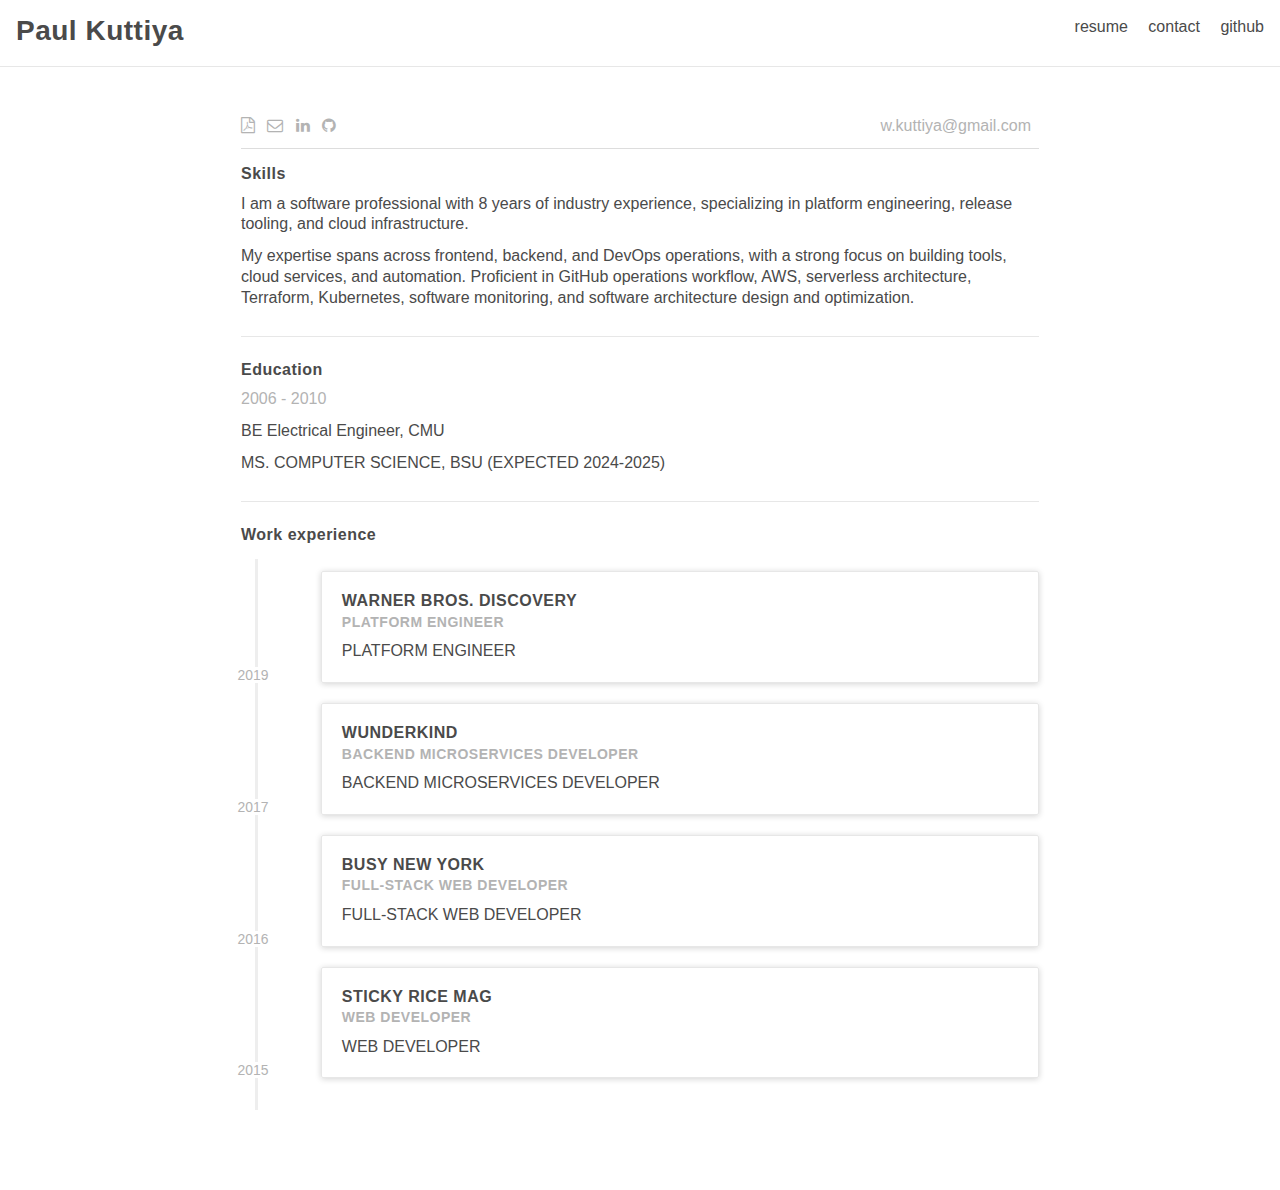
==== commit 3a0e9d71: "update resume" ====
--- a/resume.html
+++ b/resume.html
@@ -87,16 +87,10 @@
 Skills
 </h5>
 <p>
-Primarily involved with Ruby on Rails, Javascript, Node.js, Express.js and React.
-Additionally, proficiency in RESTful web applications, Ruby APIs, HTML and CSS, as well as prioritize in extensible and clean code implemented by robust test suites.
+I am a software professional with 8 years of industry experience, specializing in platform engineering, release tooling, and cloud infrastructure.
 </p>
 <p>
-Extensive experience with front-end and back-end frameworks along with its associated tools and APIs such as Sinatra, Rails, Backbone.js, React.js, Handlebars.js, Express.js, Haml and Sass.
-Ultimately, comprehended in the core principles of HTTP, object-oriented design, and relational
-databases.
-</p>
-<p>
-Comfortable with Git and continuous delivery.
+My expertise spans across frontend, backend, and DevOps operations, with a strong focus on building tools, cloud services, and automation. Proficient in GitHub operations workflow, AWS, serverless architecture, Terraform, Kubernetes, software monitoring, and software architecture design and optimization.
 </p>
 </div>
 <div class='about clearfix'>
@@ -110,6 +104,9 @@
 <p>
 BE Electrical Engineer, CMU
 </p>
+<p>
+MS. COMPUTER SCIENCE, BSU (EXPECTED 2024-2025)
+</p>
 </div>
 </div>
 
@@ -117,18 +114,54 @@
 <ul class='timeline'>
 <li class='timeline-inverted'>
 <div class='timeline-badge'>
+<small class='begin'>2019</small>
+</div>
+<div class='timeline-panel'>
+<div class='timeline-heading'>
+<div class='timeline-title'>
+<h5>WARNER BROS. DISCOVERY</h5>
+<h6 class='text-muted'>PLATFORM ENGINEER</h6>
+</div>
+</div>
+<div class='timeline-body'>
+<p>
+PLATFORM ENGINEER
+</p>
+</div>
+</div>
+</li>
+<li class='timeline-inverted'>
+<div class='timeline-badge'>
 <small class='begin'>2017</small>
 </div>
 <div class='timeline-panel'>
 <div class='timeline-heading'>
 <div class='timeline-title'>
-<h5>Bigbear Cottage, New York</h5>
-<h6 class='text-muted'>Web developer</h6>
+<h5>WUNDERKIND</h5>
+<h6 class='text-muted'>BACKEND MICROSERVICES DEVELOPER</h6>
 </div>
 </div>
 <div class='timeline-body'>
 <p>
-Contribute to the team by providing user-friendly website modifications, clear navigation design, scaled performance, layout, logic implementation, problem solving, and function coding according to project's specifications.
+BACKEND MICROSERVICES DEVELOPER
+</p>
+</div>
+</div>
+</li>
+<li class='timeline-inverted'>
+<div class='timeline-badge'>
+<small class='begin'>2016</small>
+</div>
+<div class='timeline-panel'>
+<div class='timeline-heading'>
+<div class='timeline-title'>
+<h5>BUSY NEW YORK</h5>
+<h6 class='text-muted'>FULL-STACK WEB DEVELOPER</h6>
+</div>
+</div>
+<div class='timeline-body'>
+<p>
+FULL-STACK WEB DEVELOPER
 </p>
 </div>
 </div>
@@ -140,70 +173,13 @@
 <div class='timeline-panel'>
 <div class='timeline-heading'>
 <div class='timeline-title'>
-<h5>Tazala</h5>
-<h6 class='text-muted'>Electrical Engineer | Electrical consultant</h6>
+<h5>STICKY RICE MAG</h5>
+<h6 class='text-muted'>WEB DEVELOPER</h6>
 </div>
 </div>
 <div class='timeline-body'>
 <p>
-Applying knowledge of electrical design, fundamental and safety code for participated projects, responsible for projects negotiation and estimation, provide guidance for contractors and architects to accomplish results as needed.
-</p>
-</div>
-</div>
-</li>
-<li class='timeline-inverted'>
-<div class='timeline-panel'>
-<div class='timeline-heading'>
-<div class='timeline-title'>
-<h5>StickyRice Mag</h5>
-<h6 class='text-muted'>Web Developer</h6>
-</div>
-</div>
-<div class='timeline-body'>
-<p>
-Joined a team and helped contribute to an organization,
-which aimed to launch a startup focusing on online Media.
-</p>
-</div>
-</div>
-</li>
-<li class='timeline-inverted'>
-<div class='timeline-badge'>
-<small class='begin'>2011</small>
-</div>
-<div class='timeline-panel'>
-<div class='timeline-heading'>
-<div class='timeline-title'>
-<h5>Twig Consultant, New York</h5>
-<h6 class='text-muted'>Electrical Engineer | Electrical consultant</h6>
-</div>
-</div>
-<div class='timeline-body'>
-<p>
-Consolidate and improve the company legacy projects,
-advise and explain engineering aspect to clients,
-establish a high quality detailed electrical construction design for high rise buildings, hotels, food industries and well known retails,
-some notable projects in New York includes Marriott hotel, School of visual arts, Culinary School NYC and Nintendo.
-</p>
-</div>
-</div>
-</li>
-<li class='timeline-inverted'>
-<div class='timeline-badge'>
-<small class='begin'>2010</small>
-</div>
-<div class='timeline-panel'>
-<div class='timeline-heading'>
-<div class='timeline-title'>
-<h5>Leo Foods</h5>
-<h6 class='text-muted'>Electrical Engineer</h6>
-</div>
-</div>
-<div class='timeline-body'>
-<p>
-Successfully accomplish large scale construction projects for the company new main plant,
-additionally, as a part electrical leading team,
-assigned to manage the majority of the electrical design for the project.
+WEB DEVELOPER
 </p>
 </div>
 </div>
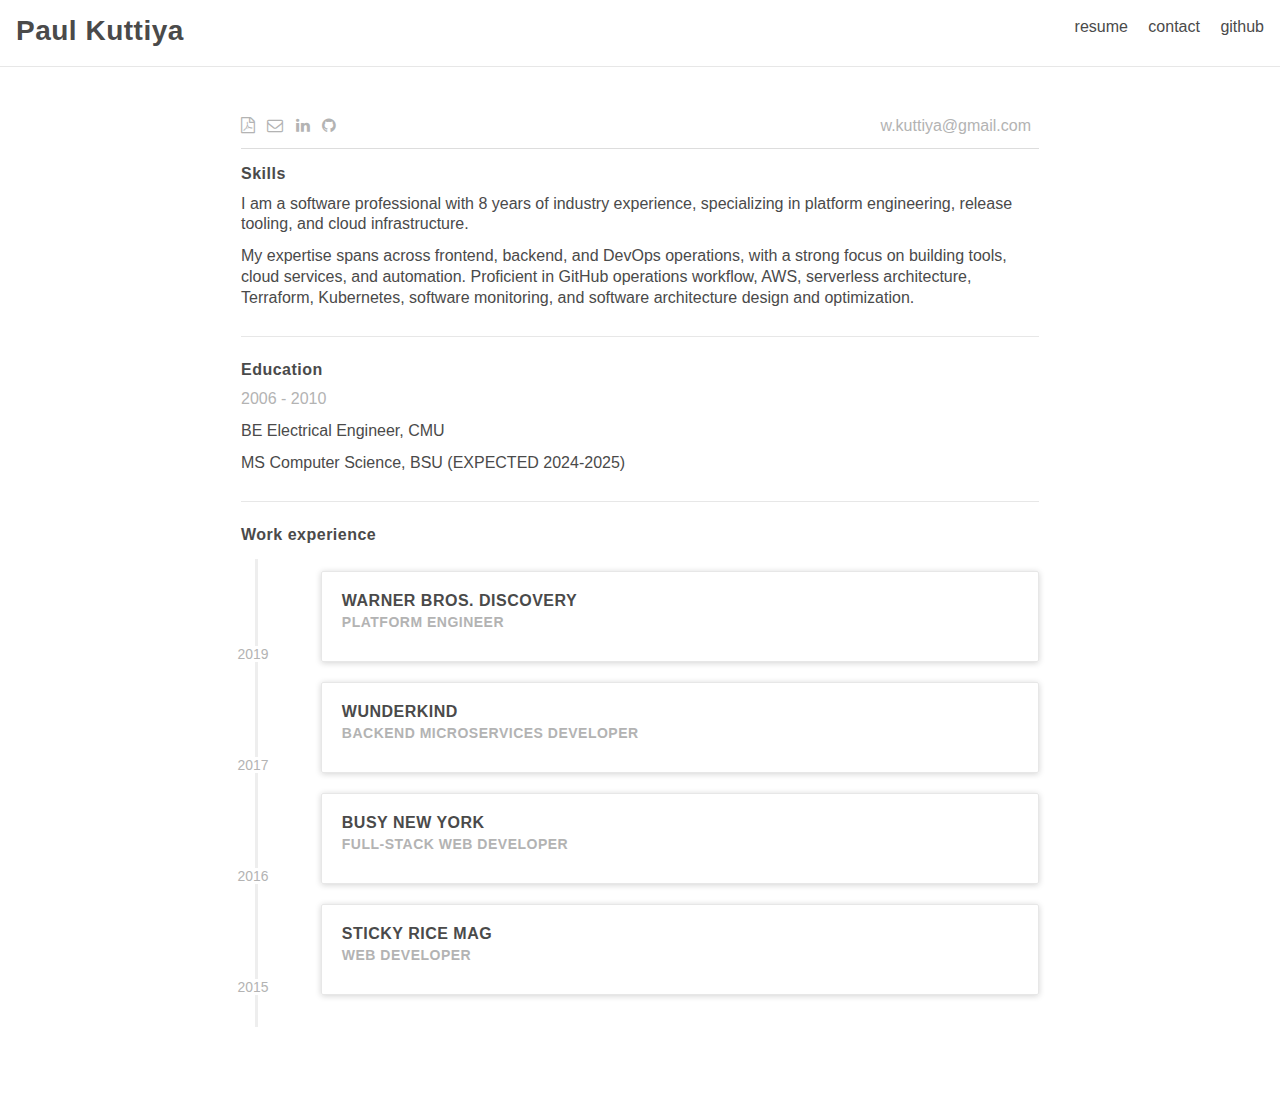
==== commit ac2899ea: "resume" ====
--- a/resume.html
+++ b/resume.html
@@ -64,7 +64,7 @@
 <div id='resume-page'>
 <div class='page-header clearfix'>
 <div class='pull-left'>
-<a data-toggle='tooltip' download='pkuttiya_resume.pdf' href='https://s3.us-east-2.amazonaws.com/pkuttiya-site/pkuttiya_resume.pdf' target='_blank' title='Download pdf'>
+<a data-toggle='tooltip' href='pkuttiya.github.io/assets/files/p_kuttiya_resume_2023_v3.pdf' target='_blank' title='Download pdf'>
 <i class='fa fa-file-pdf-o'></i>
 </a>
 <a data-toggle='tooltip' href='mailto:w.kuttiya@gmail.com' target='_blank' title='Mail to'>
@@ -105,7 +105,7 @@
 BE Electrical Engineer, CMU
 </p>
 <p>
-MS. COMPUTER SCIENCE, BSU (EXPECTED 2024-2025)
+MS Computer Science, BSU (EXPECTED 2024-2025)
 </p>
 </div>
 </div>
@@ -123,11 +123,6 @@
 <h6 class='text-muted'>PLATFORM ENGINEER</h6>
 </div>
 </div>
-<div class='timeline-body'>
-<p>
-PLATFORM ENGINEER
-</p>
-</div>
 </div>
 </li>
 <li class='timeline-inverted'>
@@ -140,11 +135,6 @@
 <h5>WUNDERKIND</h5>
 <h6 class='text-muted'>BACKEND MICROSERVICES DEVELOPER</h6>
 </div>
-</div>
-<div class='timeline-body'>
-<p>
-BACKEND MICROSERVICES DEVELOPER
-</p>
 </div>
 </div>
 </li>
@@ -159,11 +149,6 @@
 <h6 class='text-muted'>FULL-STACK WEB DEVELOPER</h6>
 </div>
 </div>
-<div class='timeline-body'>
-<p>
-FULL-STACK WEB DEVELOPER
-</p>
-</div>
 </div>
 </li>
 <li class='timeline-inverted'>
@@ -176,11 +161,6 @@
 <h5>STICKY RICE MAG</h5>
 <h6 class='text-muted'>WEB DEVELOPER</h6>
 </div>
-</div>
-<div class='timeline-body'>
-<p>
-WEB DEVELOPER
-</p>
 </div>
 </div>
 </li>
